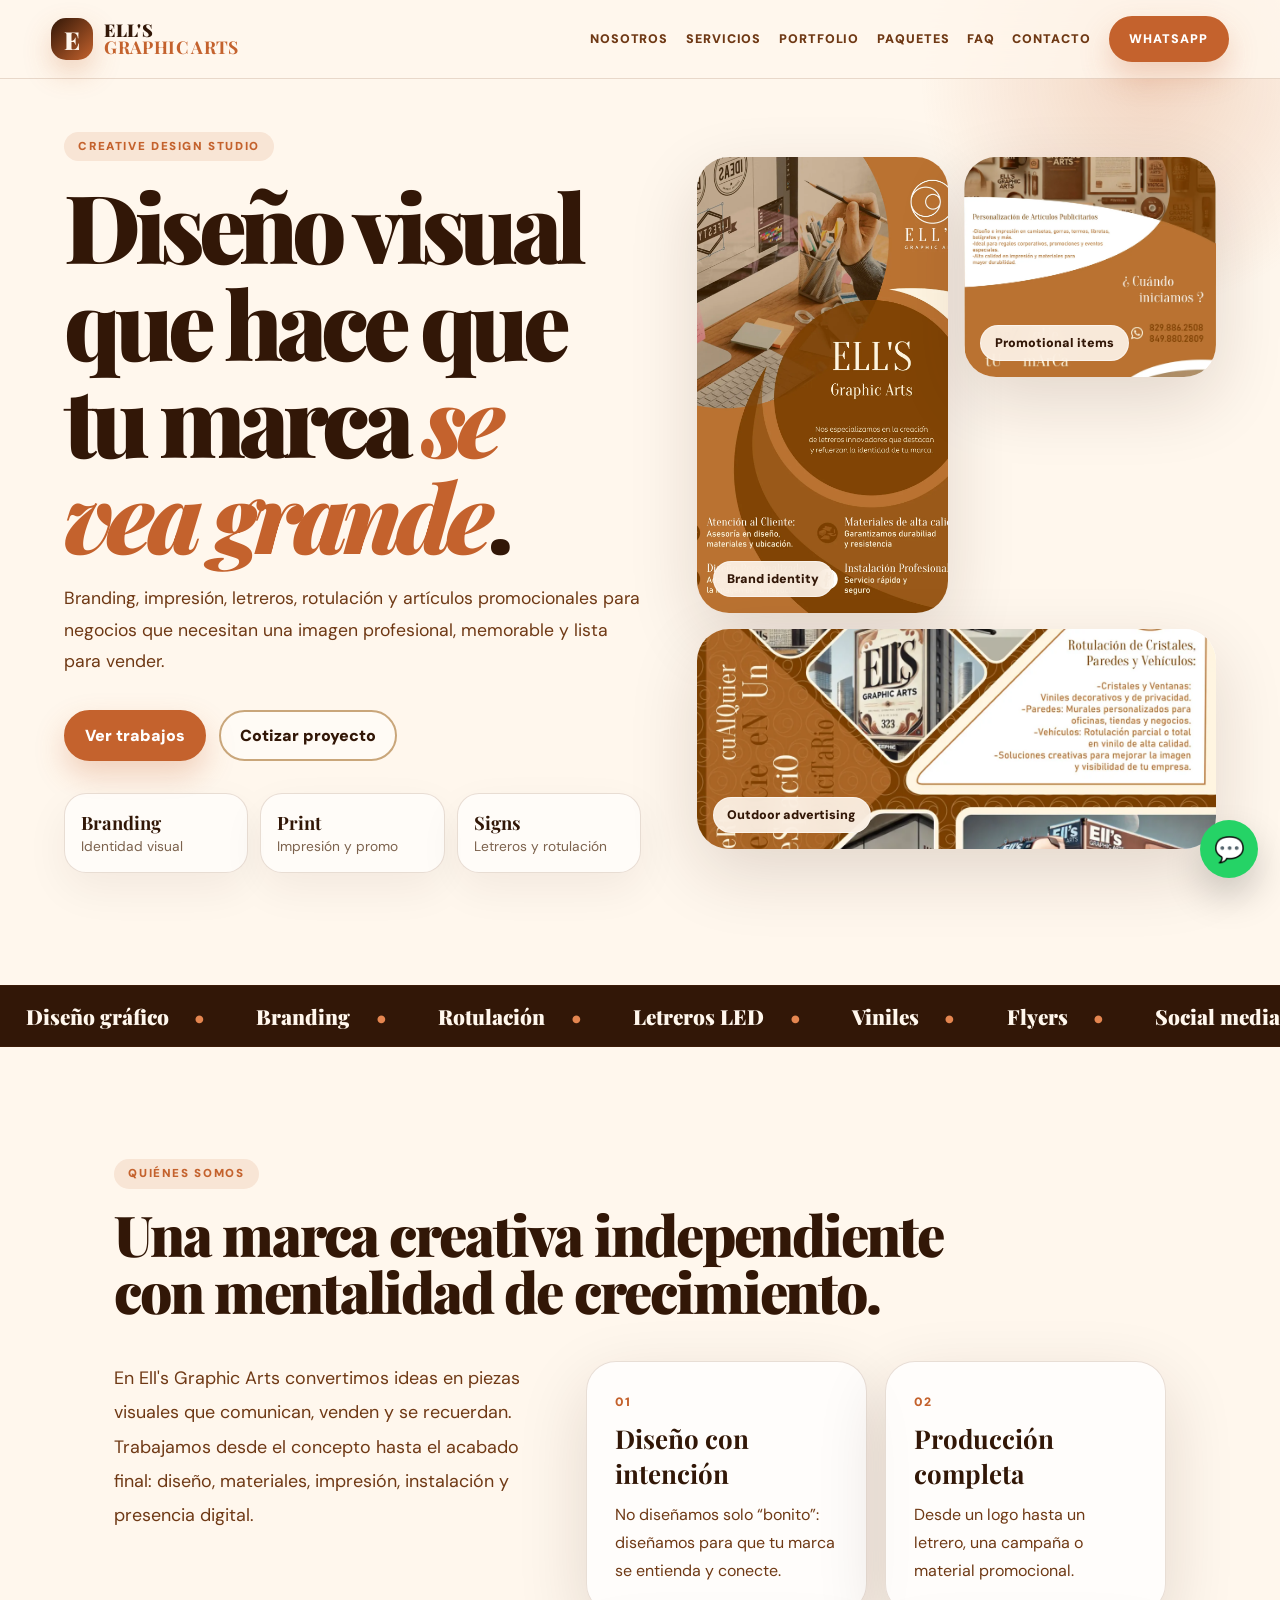
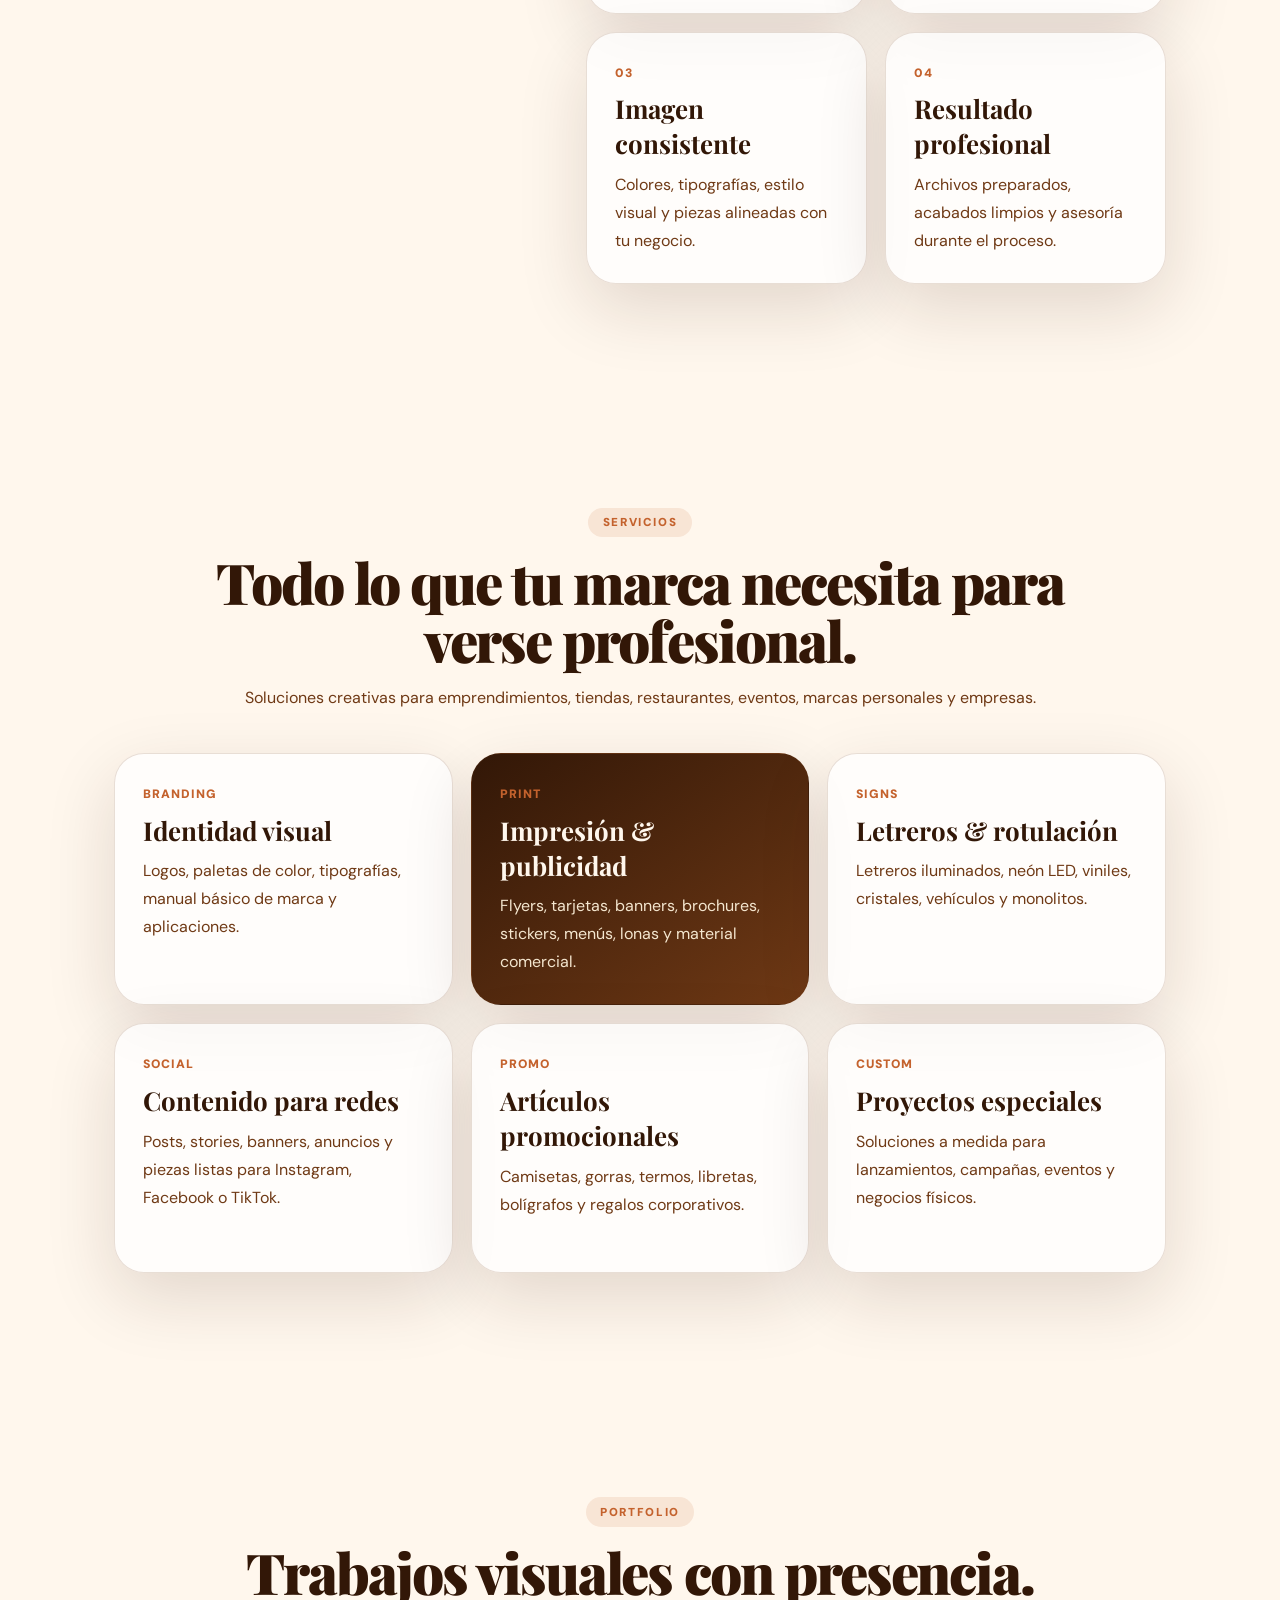
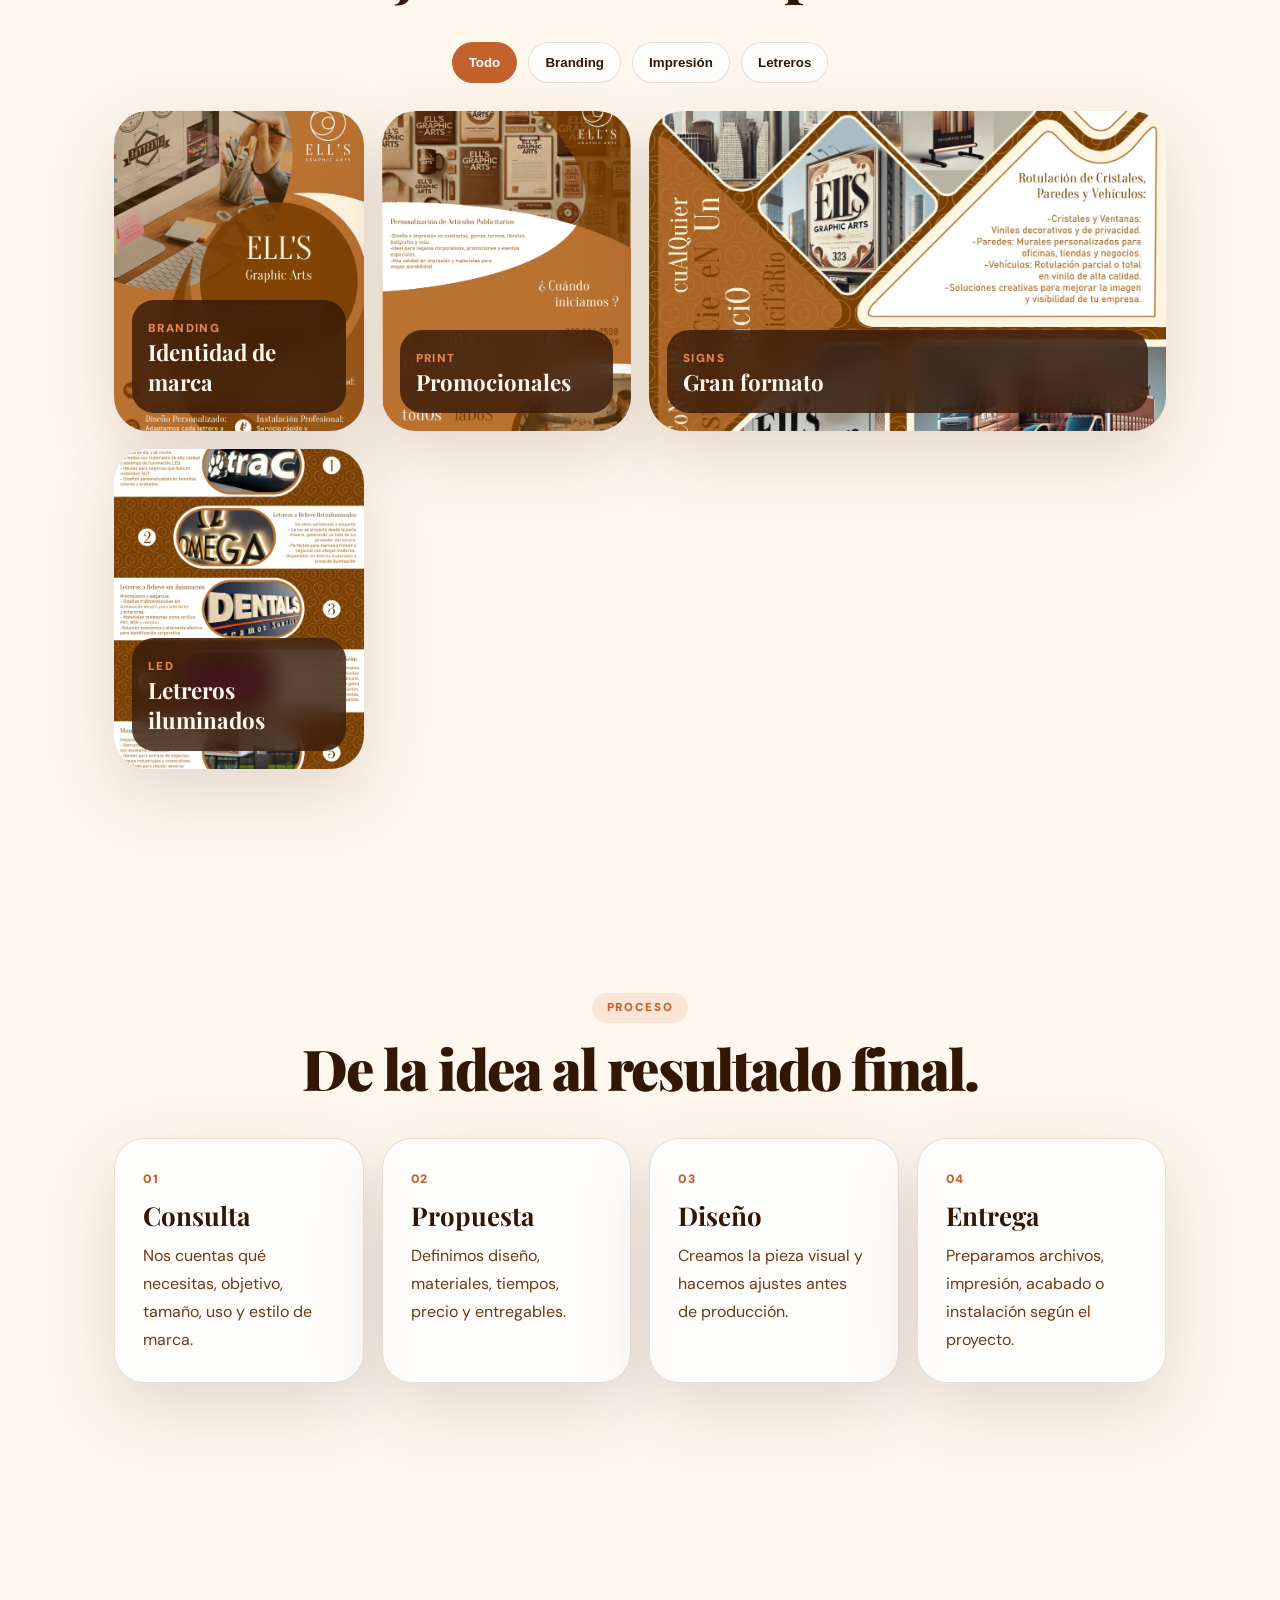
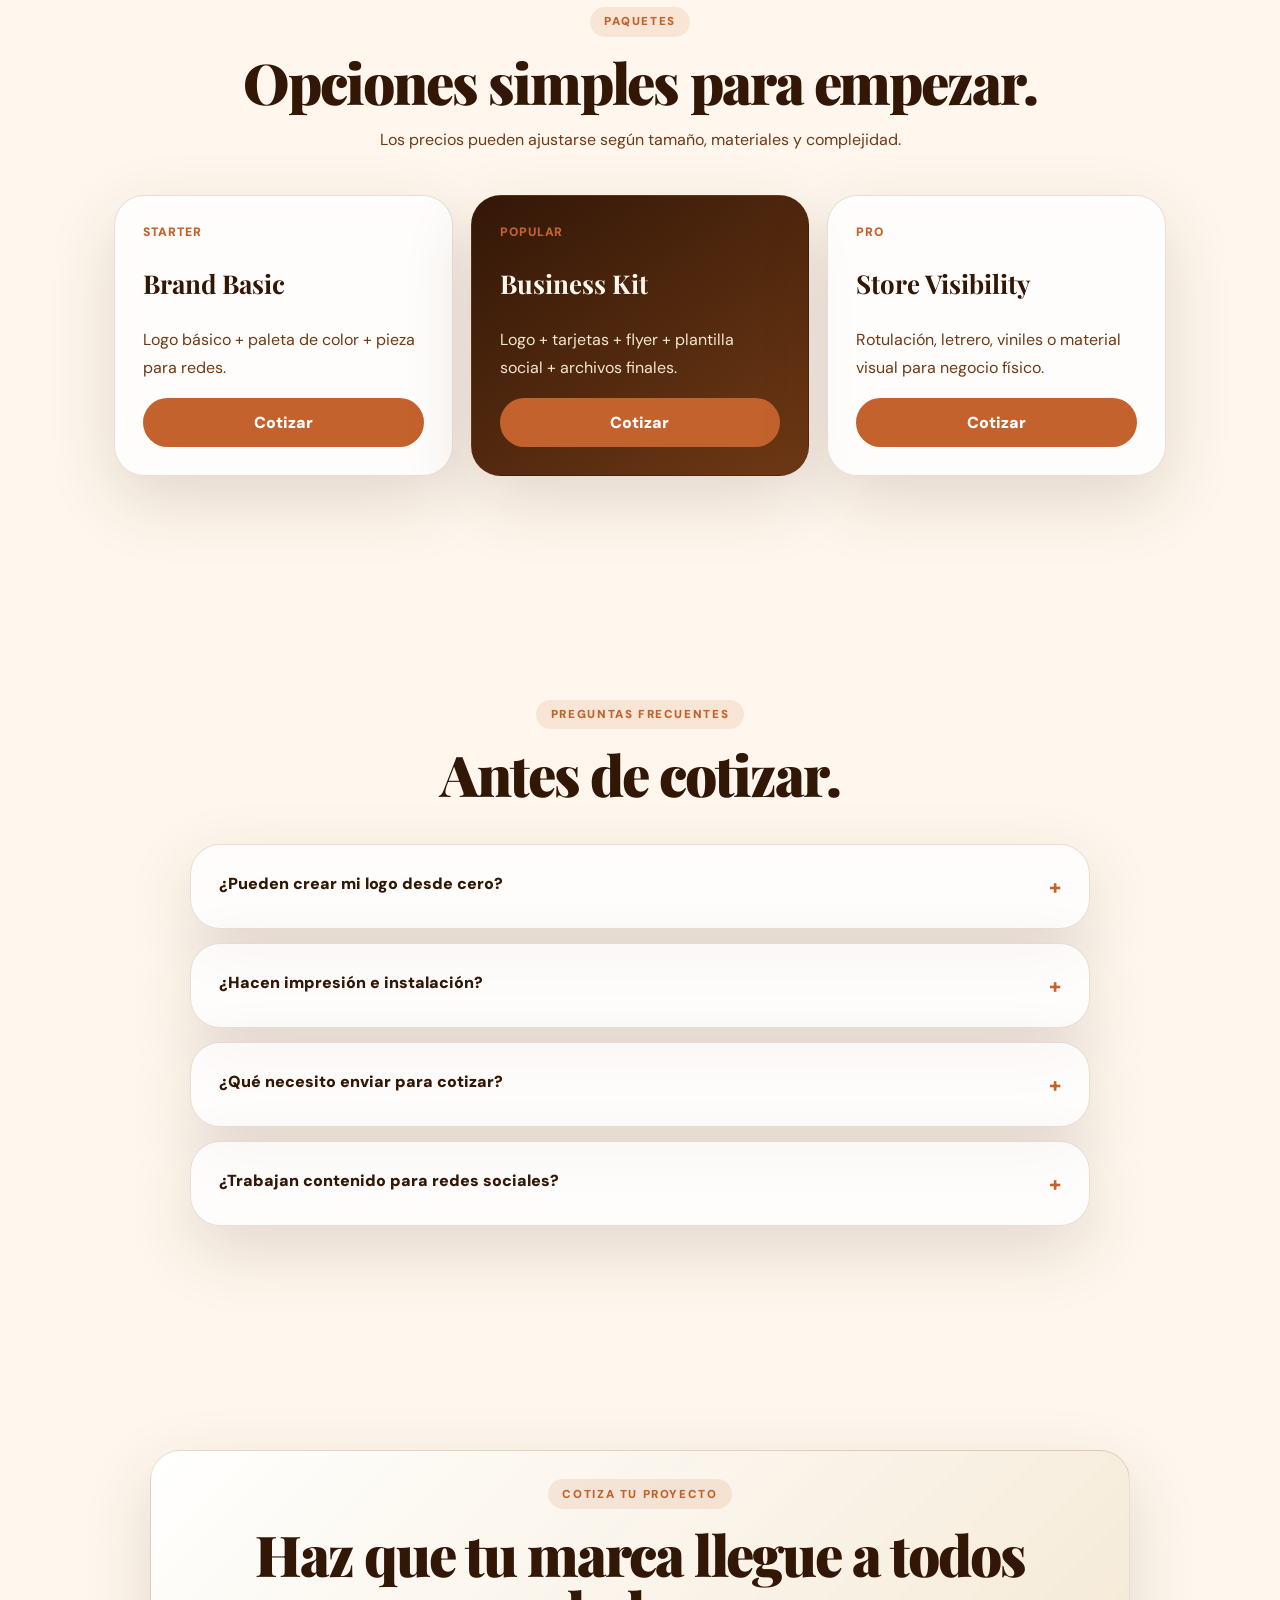
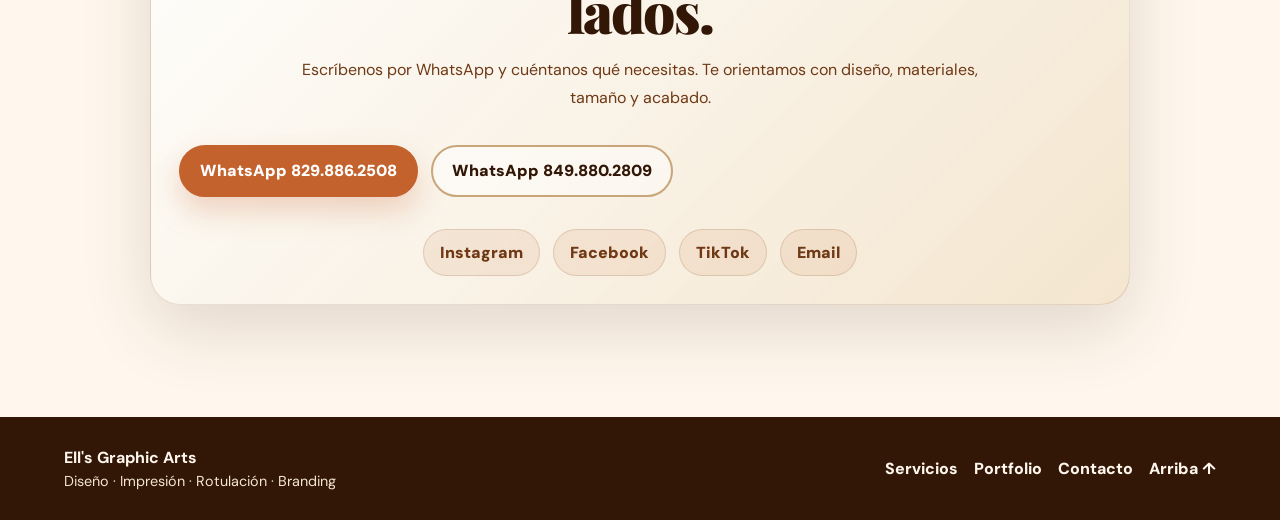
==== index.html @ 7a205f08 "Initial Ells Graphic Arts website" ====
<!DOCTYPE html>
<html lang="es">
<head>
  <meta charset="UTF-8" />
  <meta name="viewport" content="width=device-width, initial-scale=1.0" />
  <meta name="description" content="Ell's Graphic Arts: estudio creativo de diseño gráfico, impresión, rotulación, letreros, artículos publicitarios y branding para negocios en República Dominicana." />
  <meta name="keywords" content="Ells Graphic Arts, diseño gráfico, impresión, rotulación, letreros, branding, artículos publicitarios, República Dominicana" />
  <meta name="author" content="Ell's Graphic Arts" />
  <meta name="theme-color" content="#C4622D" />
  <meta property="og:title" content="Ell's Graphic Arts | Diseño, impresión y rotulación" />
  <meta property="og:description" content="Diseño visual, impresión, letreros y branding para marcas que quieren verse profesionales y llegar más lejos." />
  <meta property="og:type" content="website" />
  <meta property="og:image" content="assets/img/optimized/image-1.webp" />
  <meta property="og:locale" content="es_DO" />
  <title>Ell's Graphic Arts | Diseño, impresión, branding y rotulación</title>
  <link rel="icon" href="assets/icons/favicon.svg" type="image/svg+xml" />
  <link rel="preconnect" href="https://fonts.googleapis.com" />
  <link rel="preconnect" href="https://fonts.gstatic.com" crossorigin />
  <link href="https://fonts.googleapis.com/css2?family=DM+Sans:wght@300;400;500;600;700;800;900&family=Playfair+Display:ital,wght@0,700;0,900;1,700;1,900&display=swap" rel="stylesheet" />
  <link rel="stylesheet" href="css/styles.css" />
</head>
<body>
  <a class="skip-link" href="#inicio">Saltar al contenido</a>

  <header class="site-header" id="top">
    <nav class="navbar" aria-label="Navegación principal">
      <a href="#inicio" class="brand" aria-label="Ell's Graphic Arts inicio">
        <span class="brand-mark">E</span>
        <span class="brand-text">Ell's <strong>Graphic Arts</strong></span>
      </a>
      <button class="menu-toggle" aria-label="Abrir menú" aria-expanded="false" aria-controls="nav-panel">
        <span></span><span></span><span></span>
      </button>
      <div class="nav-panel" id="nav-panel">
        <a href="#nosotros">Nosotros</a>
        <a href="#servicios">Servicios</a>
        <a href="#portfolio">Portfolio</a>
        <a href="#paquetes">Paquetes</a>
        <a href="#faq">FAQ</a>
        <a href="#contacto">Contacto</a>
        <a class="nav-cta" href="https://wa.me/18298862508?text=Hola%20Ells%20Graphic%20Arts%2C%20quiero%20una%20cotizaci%C3%B3n" target="_blank" rel="noopener">WhatsApp</a>
      </div>
    </nav>
  </header>

  <main id="inicio">
    <section class="hero section-padding">
      <div class="hero-copy reveal">
        <span class="eyebrow">Creative design studio</span>
        <h1>Diseño visual que hace que tu marca <em>se vea grande</em>.</h1>
        <p>Branding, impresión, letreros, rotulación y artículos promocionales para negocios que necesitan una imagen profesional, memorable y lista para vender.</p>
        <div class="hero-actions">
          <a class="btn btn-primary" href="#portfolio">Ver trabajos</a>
          <a class="btn btn-secondary" href="#contacto">Cotizar proyecto</a>
        </div>
        <div class="hero-proof" aria-label="Resumen de experiencia">
          <div><strong>Branding</strong><span>Identidad visual</span></div>
          <div><strong>Print</strong><span>Impresión y promo</span></div>
          <div><strong>Signs</strong><span>Letreros y rotulación</span></div>
        </div>
      </div>

      <div class="hero-showcase reveal" aria-label="Muestra visual de trabajos">
        <figure class="showcase-card tall">
          <img src="assets/img/optimized/image-1.webp" alt="Proyecto creativo de diseño gráfico" loading="eager" />
          <figcaption>Brand identity</figcaption>
        </figure>
        <figure class="showcase-card">
          <img src="assets/img/optimized/image-2.webp" alt="Artículos publicitarios personalizados" loading="eager" />
          <figcaption>Promotional items</figcaption>
        </figure>
        <figure class="showcase-card wide">
          <img src="assets/img/optimized/image-3.webp" alt="Publicidad exterior a gran escala" loading="lazy" />
          <figcaption>Outdoor advertising</figcaption>
        </figure>
      </div>
    </section>

    <section class="marquee" aria-label="Especialidades principales">
      <div class="marquee-track">
        <span>Diseño gráfico</span><span>Branding</span><span>Rotulación</span><span>Letreros LED</span><span>Viniles</span><span>Flyers</span><span>Social media</span><span>Impresión</span>
        <span>Diseño gráfico</span><span>Branding</span><span>Rotulación</span><span>Letreros LED</span><span>Viniles</span><span>Flyers</span><span>Social media</span><span>Impresión</span>
      </div>
    </section>

    <section id="nosotros" class="about section-padding">
      <div class="section-heading reveal">
        <span class="eyebrow">Quiénes somos</span>
        <h2>Una marca creativa independiente con mentalidad de crecimiento.</h2>
      </div>
      <div class="about-layout reveal">
        <p>En Ell's Graphic Arts convertimos ideas en piezas visuales que comunican, venden y se recuerdan. Trabajamos desde el concepto hasta el acabado final: diseño, materiales, impresión, instalación y presencia digital.</p>
        <div class="features-grid">
          <article><strong>01</strong><h3>Diseño con intención</h3><p>No diseñamos solo “bonito”: diseñamos para que tu marca se entienda y conecte.</p></article>
          <article><strong>02</strong><h3>Producción completa</h3><p>Desde un logo hasta un letrero, una campaña o material promocional.</p></article>
          <article><strong>03</strong><h3>Imagen consistente</h3><p>Colores, tipografías, estilo visual y piezas alineadas con tu negocio.</p></article>
          <article><strong>04</strong><h3>Resultado profesional</h3><p>Archivos preparados, acabados limpios y asesoría durante el proceso.</p></article>
        </div>
      </div>
    </section>

    <section id="servicios" class="services section-padding">
      <div class="section-heading center reveal">
        <span class="eyebrow">Servicios</span>
        <h2>Todo lo que tu marca necesita para verse profesional.</h2>
        <p>Soluciones creativas para emprendimientos, tiendas, restaurantes, eventos, marcas personales y empresas.</p>
      </div>
      <div class="cards-grid reveal">
        <article class="service-card"><span>Branding</span><h3>Identidad visual</h3><p>Logos, paletas de color, tipografías, manual básico de marca y aplicaciones.</p></article>
        <article class="service-card featured"><span>Print</span><h3>Impresión & publicidad</h3><p>Flyers, tarjetas, banners, brochures, stickers, menús, lonas y material comercial.</p></article>
        <article class="service-card"><span>Signs</span><h3>Letreros & rotulación</h3><p>Letreros iluminados, neón LED, viniles, cristales, vehículos y monolitos.</p></article>
        <article class="service-card"><span>Social</span><h3>Contenido para redes</h3><p>Posts, stories, banners, anuncios y piezas listas para Instagram, Facebook o TikTok.</p></article>
        <article class="service-card"><span>Promo</span><h3>Artículos promocionales</h3><p>Camisetas, gorras, termos, libretas, bolígrafos y regalos corporativos.</p></article>
        <article class="service-card"><span>Custom</span><h3>Proyectos especiales</h3><p>Soluciones a medida para lanzamientos, campañas, eventos y negocios físicos.</p></article>
      </div>
    </section>

    <section id="portfolio" class="portfolio section-padding">
      <div class="section-heading center reveal">
        <span class="eyebrow">Portfolio</span>
        <h2>Trabajos visuales con presencia.</h2>
      </div>
      <div class="filter-bar reveal" aria-label="Filtros de portfolio">
        <button class="filter-btn is-active" data-filter="all">Todo</button>
        <button class="filter-btn" data-filter="branding">Branding</button>
        <button class="filter-btn" data-filter="print">Impresión</button>
        <button class="filter-btn" data-filter="signs">Letreros</button>
      </div>
      <div class="portfolio-grid reveal">
        <article class="portfolio-item" data-category="branding"><img src="assets/img/optimized/image-1.webp" alt="Trabajo de branding y diseño visual" loading="lazy"><div><span>Branding</span><h3>Identidad de marca</h3></div></article>
        <article class="portfolio-item" data-category="print"><img src="assets/img/optimized/image-2.webp" alt="Material promocional impreso" loading="lazy"><div><span>Print</span><h3>Promocionales</h3></div></article>
        <article class="portfolio-item large" data-category="signs"><img src="assets/img/optimized/image-3.webp" alt="Publicidad exterior y gran formato" loading="lazy"><div><span>Signs</span><h3>Gran formato</h3></div></article>
        <article class="portfolio-item" data-category="signs"><img src="assets/img/optimized/image-4.webp" alt="Letrero iluminado para negocio" loading="lazy"><div><span>LED</span><h3>Letreros iluminados</h3></div></article>
      </div>
    </section>

    <section id="proceso" class="process section-padding">
      <div class="section-heading center reveal">
        <span class="eyebrow">Proceso</span>
        <h2>De la idea al resultado final.</h2>
      </div>
      <div class="timeline reveal">
        <article><span>01</span><h3>Consulta</h3><p>Nos cuentas qué necesitas, objetivo, tamaño, uso y estilo de marca.</p></article>
        <article><span>02</span><h3>Propuesta</h3><p>Definimos diseño, materiales, tiempos, precio y entregables.</p></article>
        <article><span>03</span><h3>Diseño</h3><p>Creamos la pieza visual y hacemos ajustes antes de producción.</p></article>
        <article><span>04</span><h3>Entrega</h3><p>Preparamos archivos, impresión, acabado o instalación según el proyecto.</p></article>
      </div>
    </section>

    <section id="paquetes" class="packages section-padding">
      <div class="section-heading center reveal">
        <span class="eyebrow">Paquetes</span>
        <h2>Opciones simples para empezar.</h2>
        <p>Los precios pueden ajustarse según tamaño, materiales y complejidad.</p>
      </div>
      <div class="pricing-grid reveal">
        <article><span>Starter</span><h3>Brand Basic</h3><p>Logo básico + paleta de color + pieza para redes.</p><a href="#contacto">Cotizar</a></article>
        <article class="popular"><span>Popular</span><h3>Business Kit</h3><p>Logo + tarjetas + flyer + plantilla social + archivos finales.</p><a href="#contacto">Cotizar</a></article>
        <article><span>Pro</span><h3>Store Visibility</h3><p>Rotulación, letrero, viniles o material visual para negocio físico.</p><a href="#contacto">Cotizar</a></article>
      </div>
    </section>

    <section id="faq" class="faq section-padding">
      <div class="section-heading center reveal">
        <span class="eyebrow">Preguntas frecuentes</span>
        <h2>Antes de cotizar.</h2>
      </div>
      <div class="faq-list reveal">
        <details><summary>¿Pueden crear mi logo desde cero?</summary><p>Sí. Podemos trabajar desde una idea inicial, referencias visuales o una marca ya existente que necesite modernizarse.</p></details>
        <details><summary>¿Hacen impresión e instalación?</summary><p>Sí. Según el proyecto, se puede trabajar diseño, impresión, acabado e instalación de piezas visuales o letreros.</p></details>
        <details><summary>¿Qué necesito enviar para cotizar?</summary><p>Nombre del negocio, tipo de pieza, medidas aproximadas, fotos del lugar si aplica, referencias y fecha deseada.</p></details>
        <details><summary>¿Trabajan contenido para redes sociales?</summary><p>Sí. Podemos diseñar posts, stories, anuncios, banners y piezas promocionales listas para publicar.</p></details>
      </div>
    </section>

    <section id="contacto" class="contact section-padding">
      <div class="contact-card reveal">
        <span class="eyebrow">Cotiza tu proyecto</span>
        <h2>Haz que tu marca llegue a todos lados.</h2>
        <p>Escríbenos por WhatsApp y cuéntanos qué necesitas. Te orientamos con diseño, materiales, tamaño y acabado.</p>
        <div class="contact-actions">
          <a class="btn btn-primary" href="https://wa.me/18298862508?text=Hola%20Ells%20Graphic%20Arts%2C%20quiero%20cotizar%20un%20proyecto" target="_blank" rel="noopener">WhatsApp 829.886.2508</a>
          <a class="btn btn-secondary" href="https://wa.me/18498802809?text=Hola%20Ells%20Graphic%20Arts%2C%20necesito%20informaci%C3%B3n" target="_blank" rel="noopener">WhatsApp 849.880.2809</a>
        </div>
        <div class="socials" aria-label="Redes sociales">
          <a href="#" aria-label="Instagram de Ell's Graphic Arts">Instagram</a>
          <a href="#" aria-label="Facebook de Ell's Graphic Arts">Facebook</a>
          <a href="#" aria-label="TikTok de Ell's Graphic Arts">TikTok</a>
          <a href="mailto:info@ellsgraphicarts.com" aria-label="Enviar email">Email</a>
        </div>
      </div>
    </section>
  </main>

  <a class="floating-whatsapp" href="https://wa.me/18298862508?text=Hola%20Ells%20Graphic%20Arts%2C%20quiero%20una%20cotizaci%C3%B3n" target="_blank" rel="noopener" aria-label="Contactar por WhatsApp">💬</a>

  <footer class="footer">
    <div>
      <strong>Ell's Graphic Arts</strong>
      <p>Diseño · Impresión · Rotulación · Branding</p>
    </div>
    <div class="footer-links">
      <a href="#servicios">Servicios</a>
      <a href="#portfolio">Portfolio</a>
      <a href="#contacto">Contacto</a>
      <a href="#top">Arriba ↑</a>
    </div>
  </footer>

  <script src="js/main.js"></script>
</body>
</html>
---- css/styles.css ----
*,*::before,*::after{box-sizing:border-box;margin:0;padding:0}:root{--brown:#321707;--brown-2:#6f3915;--terracotta:#c4622d;--terracotta-2:#e58650;--cream:#fff7ed;--cream-2:#f4e6cf;--gold:#d9a441;--sand:#c9a67a;--ink:#1d120b;--white:#fff;--muted:#7c624d;--line:rgba(111,57,21,.16);--shadow:0 24px 70px rgba(50,23,7,.14);--radius:30px}html{scroll-behavior:smooth}body{font-family:'DM Sans',system-ui,sans-serif;background:var(--cream);color:var(--brown);overflow-x:hidden}body::before{content:'';position:fixed;inset:-20% -10% auto auto;width:520px;height:520px;background:radial-gradient(circle,rgba(196,98,45,.22),transparent 62%);z-index:-1}img{max-width:100%;display:block}a{color:inherit}.skip-link{position:absolute;left:-999px;top:12px;background:var(--brown);color:var(--cream);padding:.8rem 1rem;border-radius:999px;z-index:9999}.skip-link:focus{left:12px}.site-header{position:fixed;inset:0 0 auto;z-index:1000;background:rgba(255,247,237,.82);backdrop-filter:blur(18px);border-bottom:1px solid var(--line)}.navbar{width:min(1200px,92%);margin:auto;height:78px;display:flex;align-items:center;justify-content:space-between;gap:1rem}.brand{display:flex;align-items:center;gap:.7rem;text-decoration:none}.brand-mark{width:42px;height:42px;display:grid;place-items:center;border-radius:15px;background:linear-gradient(135deg,var(--brown),var(--terracotta));color:var(--cream);font-family:'Playfair Display',serif;font-weight:900;font-size:1.55rem;box-shadow:0 12px 28px rgba(196,98,45,.25)}.brand-text{font-family:'Playfair Display',serif;font-weight:900;font-size:1.1rem;line-height:.95;text-transform:uppercase;letter-spacing:.02em}.brand-text strong{display:block;color:var(--terracotta)}.nav-panel{display:flex;align-items:center;gap:1.1rem}.nav-panel a{text-decoration:none;font-size:.78rem;font-weight:900;text-transform:uppercase;letter-spacing:.075em;color:var(--brown-2)}.nav-panel a:hover{color:var(--terracotta)}.nav-cta,.btn{border-radius:999px;padding:.82rem 1.18rem;display:inline-flex;align-items:center;justify-content:center;gap:.35rem}.nav-cta,.btn-primary{background:var(--terracotta);color:var(--white)!important;border:2px solid var(--terracotta);box-shadow:0 14px 30px rgba(196,98,45,.26)}.btn-secondary{background:rgba(255,255,255,.45);border:2px solid var(--sand);color:var(--brown)}.menu-toggle{display:none;width:46px;height:42px;border:0;border-radius:14px;background:var(--cream-2);padding:10px;cursor:pointer}.menu-toggle span{display:block;height:2px;background:var(--brown);margin:5px 0;border-radius:999px;transition:.25s}.menu-toggle.is-open span:nth-child(1){transform:translateY(7px) rotate(45deg)}.menu-toggle.is-open span:nth-child(2){opacity:0}.menu-toggle.is-open span:nth-child(3){transform:translateY(-7px) rotate(-45deg)}.section-padding{padding:112px max(5vw,24px)}.hero{min-height:100vh;padding-top:132px;display:grid;grid-template-columns:minmax(0,1fr) minmax(360px,.9fr);gap:56px;align-items:center;width:min(1280px,100%);margin:auto}.eyebrow{display:inline-block;background:rgba(196,98,45,.12);color:var(--terracotta);font-size:.72rem;font-weight:900;letter-spacing:.14em;text-transform:uppercase;padding:.45rem .9rem;border-radius:999px;margin-bottom:1rem}.hero h1,.section-heading h2,.contact-card h2{font-family:'Playfair Display',serif;font-weight:900;line-height:1.02}.hero h1{font-size:clamp(3rem,7.4vw,6.8rem);letter-spacing:-.065em;margin-bottom:1.2rem;max-width:780px}.hero h1 em{color:var(--terracotta);font-style:italic}.hero p{font-size:1.1rem;line-height:1.8;color:var(--brown-2);max-width:620px}.hero-actions,.contact-actions{display:flex;gap:.85rem;flex-wrap:wrap;margin:2rem 0}.btn{font-weight:900;text-decoration:none;transition:.25s ease}.btn:hover{transform:translateY(-3px)}.hero-proof{display:grid;grid-template-columns:repeat(3,1fr);gap:12px;max-width:690px}.hero-proof div{background:rgba(255,255,255,.62);border:1px solid var(--line);border-radius:22px;padding:16px;box-shadow:0 16px 44px rgba(50,23,7,.06)}.hero-proof strong{display:block;font-family:'Playfair Display',serif;font-size:1.15rem}.hero-proof span{font-size:.86rem;color:var(--muted)}.hero-showcase{display:grid;grid-template-columns:1fr 1fr;grid-auto-rows:220px;gap:16px;transform:rotate(-1deg)}.showcase-card{position:relative;overflow:hidden;border-radius:32px;box-shadow:var(--shadow);background:var(--white)}.showcase-card.tall{grid-row:span 2}.showcase-card.wide{grid-column:span 2}.showcase-card img{width:100%;height:100%;object-fit:cover;transition:transform .6s ease}.showcase-card:hover img{transform:scale(1.05)}.showcase-card figcaption{position:absolute;left:16px;bottom:16px;background:rgba(255,247,237,.9);backdrop-filter:blur(10px);border:1px solid rgba(255,255,255,.5);border-radius:999px;padding:.55rem .85rem;font-weight:900;font-size:.78rem;color:var(--brown)}.marquee{overflow:hidden;border-block:1px solid var(--line);background:var(--brown);color:var(--cream)}.marquee-track{display:flex;width:max-content;animation:marquee 28s linear infinite}.marquee span{padding:1rem 1.6rem;font-family:'Playfair Display',serif;font-weight:900;font-size:1.3rem;white-space:nowrap}.marquee span::after{content:'•';margin-left:1.6rem;color:var(--terracotta-2)}@keyframes marquee{to{transform:translateX(-50%)}}.about,.services,.portfolio,.process,.packages,.faq,.contact{width:min(1180px,100%);margin:auto}.section-heading{max-width:860px;margin-bottom:42px}.section-heading.center{text-align:center;margin-inline:auto}.section-heading h2,.contact-card h2{font-size:clamp(2.1rem,4.4vw,4rem);letter-spacing:-.035em}.section-heading p{margin-top:1rem;color:var(--brown-2);line-height:1.7}.about-layout{display:grid;grid-template-columns:.85fr 1.15fr;gap:44px;align-items:start}.about-layout>p{font-size:1.12rem;line-height:1.9;color:var(--brown-2);position:sticky;top:110px}.features-grid,.cards-grid,.portfolio-grid,.pricing-grid,.timeline{display:grid;gap:18px}.features-grid{grid-template-columns:repeat(2,1fr)}.features-grid article,.service-card,.contact-card,.pricing-grid article,.timeline article,.faq details{background:rgba(255,255,255,.74);border:1px solid var(--line);border-radius:var(--radius);padding:28px;box-shadow:var(--shadow)}.features-grid strong,.timeline span,.service-card span,.pricing-grid span{font-weight:900;color:var(--terracotta);letter-spacing:.08em;text-transform:uppercase;font-size:.76rem}.features-grid h3,.service-card h3,.timeline h3,.pricing-grid h3{font-family:'Playfair Display',serif;font-size:1.62rem;margin:.6rem 0}.features-grid p,.service-card p,.timeline p,.pricing-grid p,.faq p{color:var(--brown-2);line-height:1.75}.cards-grid{grid-template-columns:repeat(3,1fr)}.service-card{min-height:250px;transition:.25s ease}.service-card:hover{transform:translateY(-6px)}.featured,.pricing-grid .popular{background:linear-gradient(145deg,var(--brown),var(--brown-2));color:var(--cream)}.featured p,.popular p{color:var(--cream-2)}.filter-bar{display:flex;gap:.7rem;justify-content:center;flex-wrap:wrap;margin-bottom:28px}.filter-btn{border:1px solid var(--line);background:rgba(255,255,255,.68);color:var(--brown);border-radius:999px;padding:.75rem 1rem;font-weight:900;cursor:pointer}.filter-btn.is-active,.filter-btn:hover{background:var(--terracotta);color:var(--white);border-color:var(--terracotta)}.portfolio-grid{grid-template-columns:repeat(4,1fr);grid-auto-rows:320px}.portfolio-item{position:relative;overflow:hidden;border-radius:34px;box-shadow:var(--shadow);background:var(--white)}.portfolio-item.large{grid-column:span 2}.portfolio-item img{width:100%;height:100%;object-fit:cover;transition:.5s ease}.portfolio-item:hover img{transform:scale(1.06)}.portfolio-item div{position:absolute;inset:auto 18px 18px 18px;background:rgba(50,23,7,.78);color:var(--cream);backdrop-filter:blur(12px);border-radius:22px;padding:16px}.portfolio-item span{font-size:.72rem;text-transform:uppercase;letter-spacing:.12em;color:var(--terracotta-2);font-weight:900}.portfolio-item h3{font-family:'Playfair Display',serif;font-size:1.4rem}.portfolio-item.is-hidden{display:none}.timeline{grid-template-columns:repeat(4,1fr);counter-reset:step}.pricing-grid{grid-template-columns:repeat(3,1fr)}.pricing-grid article{display:flex;flex-direction:column;gap:1rem}.pricing-grid a{margin-top:auto;text-align:center;text-decoration:none;border-radius:999px;padding:.85rem 1rem;background:var(--terracotta);color:var(--white);font-weight:900}.faq-list{max-width:900px;margin:auto;display:grid;gap:14px}.faq summary{font-weight:900;cursor:pointer;list-style:none;display:flex;justify-content:space-between;gap:1rem}.faq summary::after{content:'+';color:var(--terracotta);font-size:1.3rem}.faq details[open] summary::after{content:'–'}.faq p{padding-top:1rem}.contact-card{text-align:center;max-width:980px;margin:auto;background:linear-gradient(135deg,rgba(255,255,255,.92),var(--cream-2))}.contact-card p{margin:1rem auto 0;color:var(--brown-2);max-width:680px;line-height:1.8}.socials{display:flex;gap:.8rem;justify-content:center;flex-wrap:wrap;margin-top:1.4rem}.socials a{padding:.75rem 1rem;background:rgba(196,98,45,.1);border:1px solid var(--line);border-radius:999px;text-decoration:none;font-weight:900;color:var(--brown-2)}.socials a:hover{background:var(--terracotta);color:var(--white)}.floating-whatsapp{position:fixed;right:22px;bottom:22px;width:58px;height:58px;display:grid;place-items:center;border-radius:50%;background:#25d366;color:#fff;text-decoration:none;font-size:1.55rem;box-shadow:0 18px 38px rgba(0,0,0,.2);z-index:999}.footer{padding:30px max(5vw,24px);display:flex;justify-content:space-between;align-items:center;gap:1rem;flex-wrap:wrap;background:var(--brown);color:var(--cream)}.footer p{color:var(--cream-2);font-size:.9rem;margin-top:.3rem}.footer-links{display:flex;gap:1rem;flex-wrap:wrap}.footer a{text-decoration:none;color:var(--cream);font-weight:800}.reveal{opacity:0;transform:translateY(22px);transition:opacity .7s ease,transform .7s ease}.reveal.is-visible{opacity:1;transform:none}@media (prefers-reduced-motion:reduce){*,*::before,*::after{animation:none!important;scroll-behavior:auto!important;transition:none!important}.reveal{opacity:1;transform:none}}@media (max-width:1020px){.nav-panel{gap:.75rem}.nav-panel a{font-size:.72rem}.hero{grid-template-columns:1fr}.hero-showcase{max-width:760px;margin:auto;width:100%}.about-layout{grid-template-columns:1fr}.about-layout>p{position:static}.timeline{grid-template-columns:repeat(2,1fr)}.cards-grid,.pricing-grid{grid-template-columns:repeat(2,1fr)}.portfolio-grid{grid-template-columns:repeat(2,1fr)}}@media (max-width:820px){.menu-toggle{display:block}.nav-panel{position:absolute;top:78px;left:4%;right:4%;display:none;flex-direction:column;align-items:stretch;background:rgba(255,255,255,.98);padding:18px;border-radius:24px;box-shadow:var(--shadow)}.nav-panel.is-open{display:flex}.nav-panel a{padding:.9rem}.nav-cta{justify-content:center}.hero-proof{grid-template-columns:1fr}.features-grid{grid-template-columns:1fr}.portfolio-grid{grid-auto-rows:280px}.portfolio-item.large{grid-column:span 1}}@media (max-width:560px){.section-padding{padding:86px 18px}.navbar{height:70px}.brand-mark{width:38px;height:38px}.brand-text{font-size:.92rem}.nav-panel{top:70px}.hero{padding-top:112px;gap:36px}.hero h1{font-size:2.85rem}.hero-actions,.contact-actions{flex-direction:column}.btn{width:100%}.hero-showcase{grid-template-columns:1fr;grid-auto-rows:280px;transform:none}.showcase-card.tall,.showcase-card.wide{grid-row:auto;grid-column:auto}.cards-grid,.portfolio-grid,.pricing-grid,.timeline{grid-template-columns:1fr}.portfolio-grid{grid-auto-rows:300px}.footer{display:grid;text-align:center;justify-content:center}.footer-links{justify-content:center}.floating-whatsapp{right:16px;bottom:16px;width:54px;height:54px}}
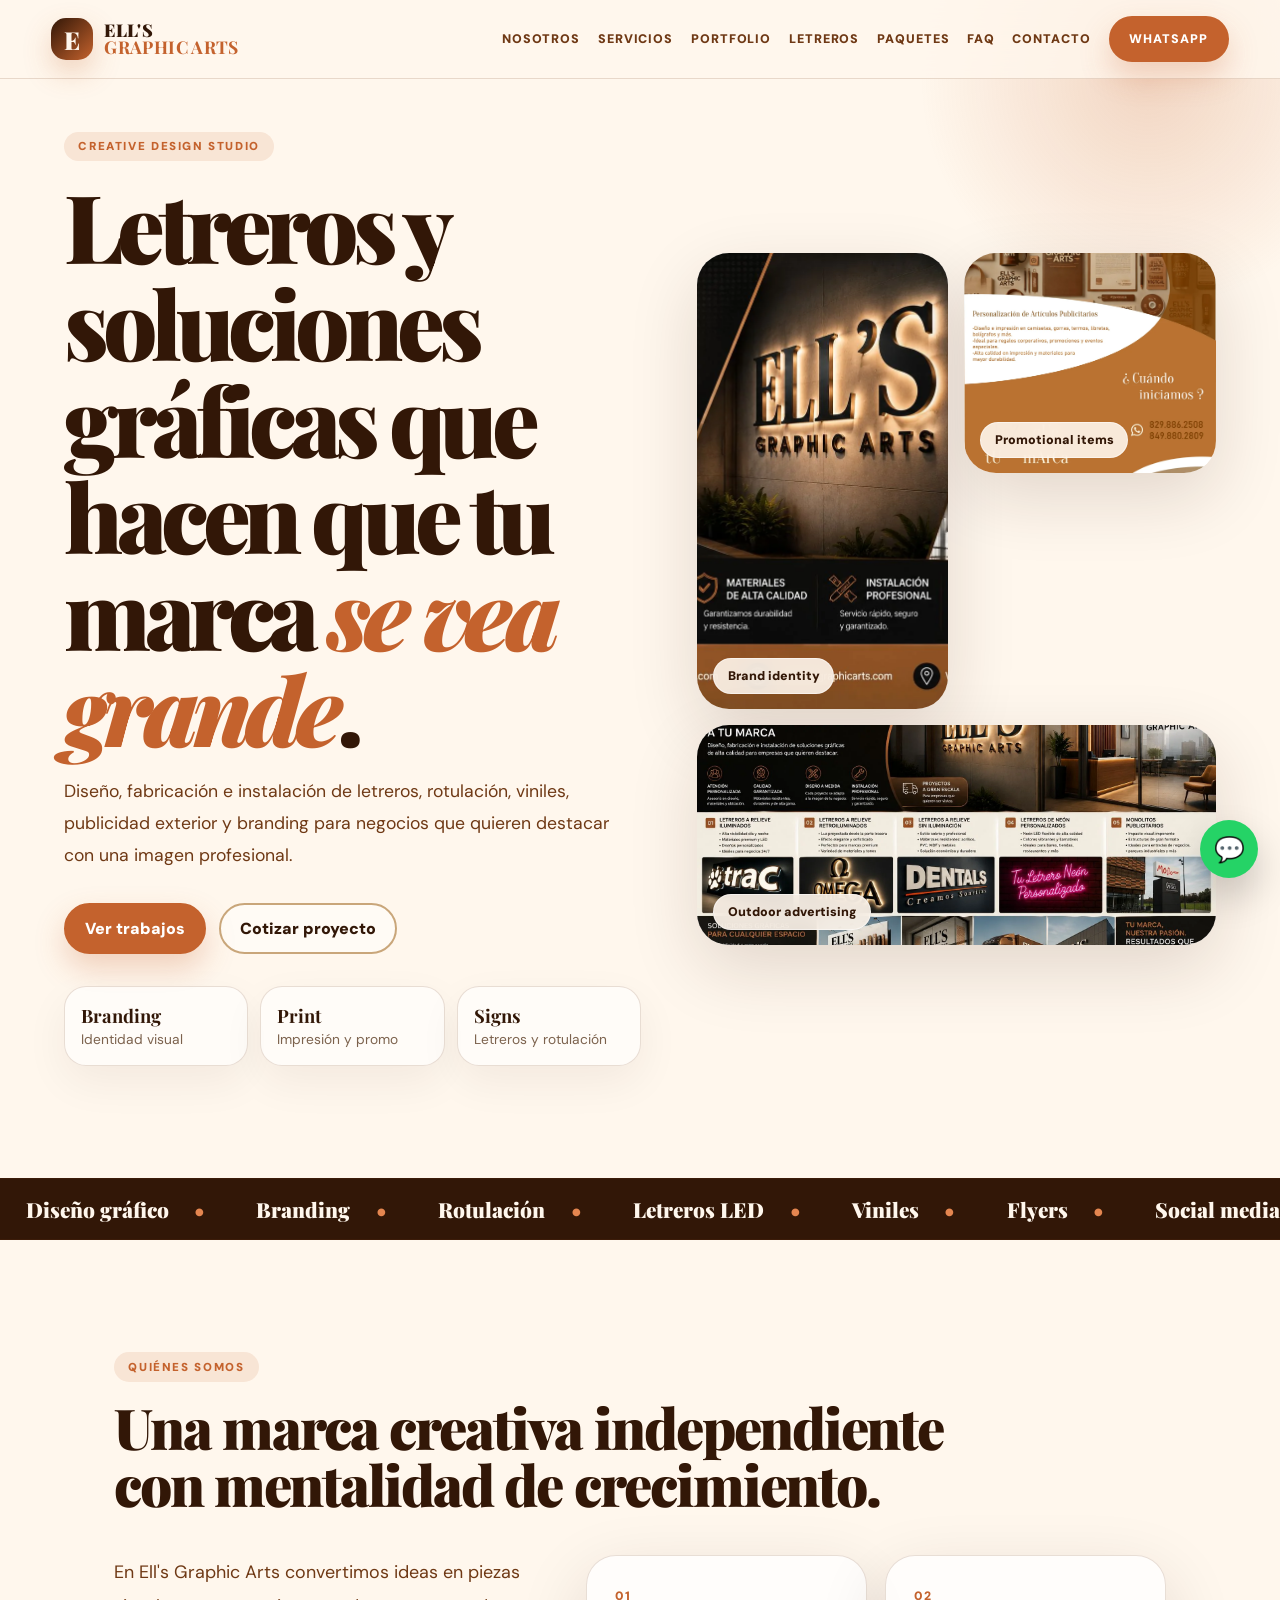
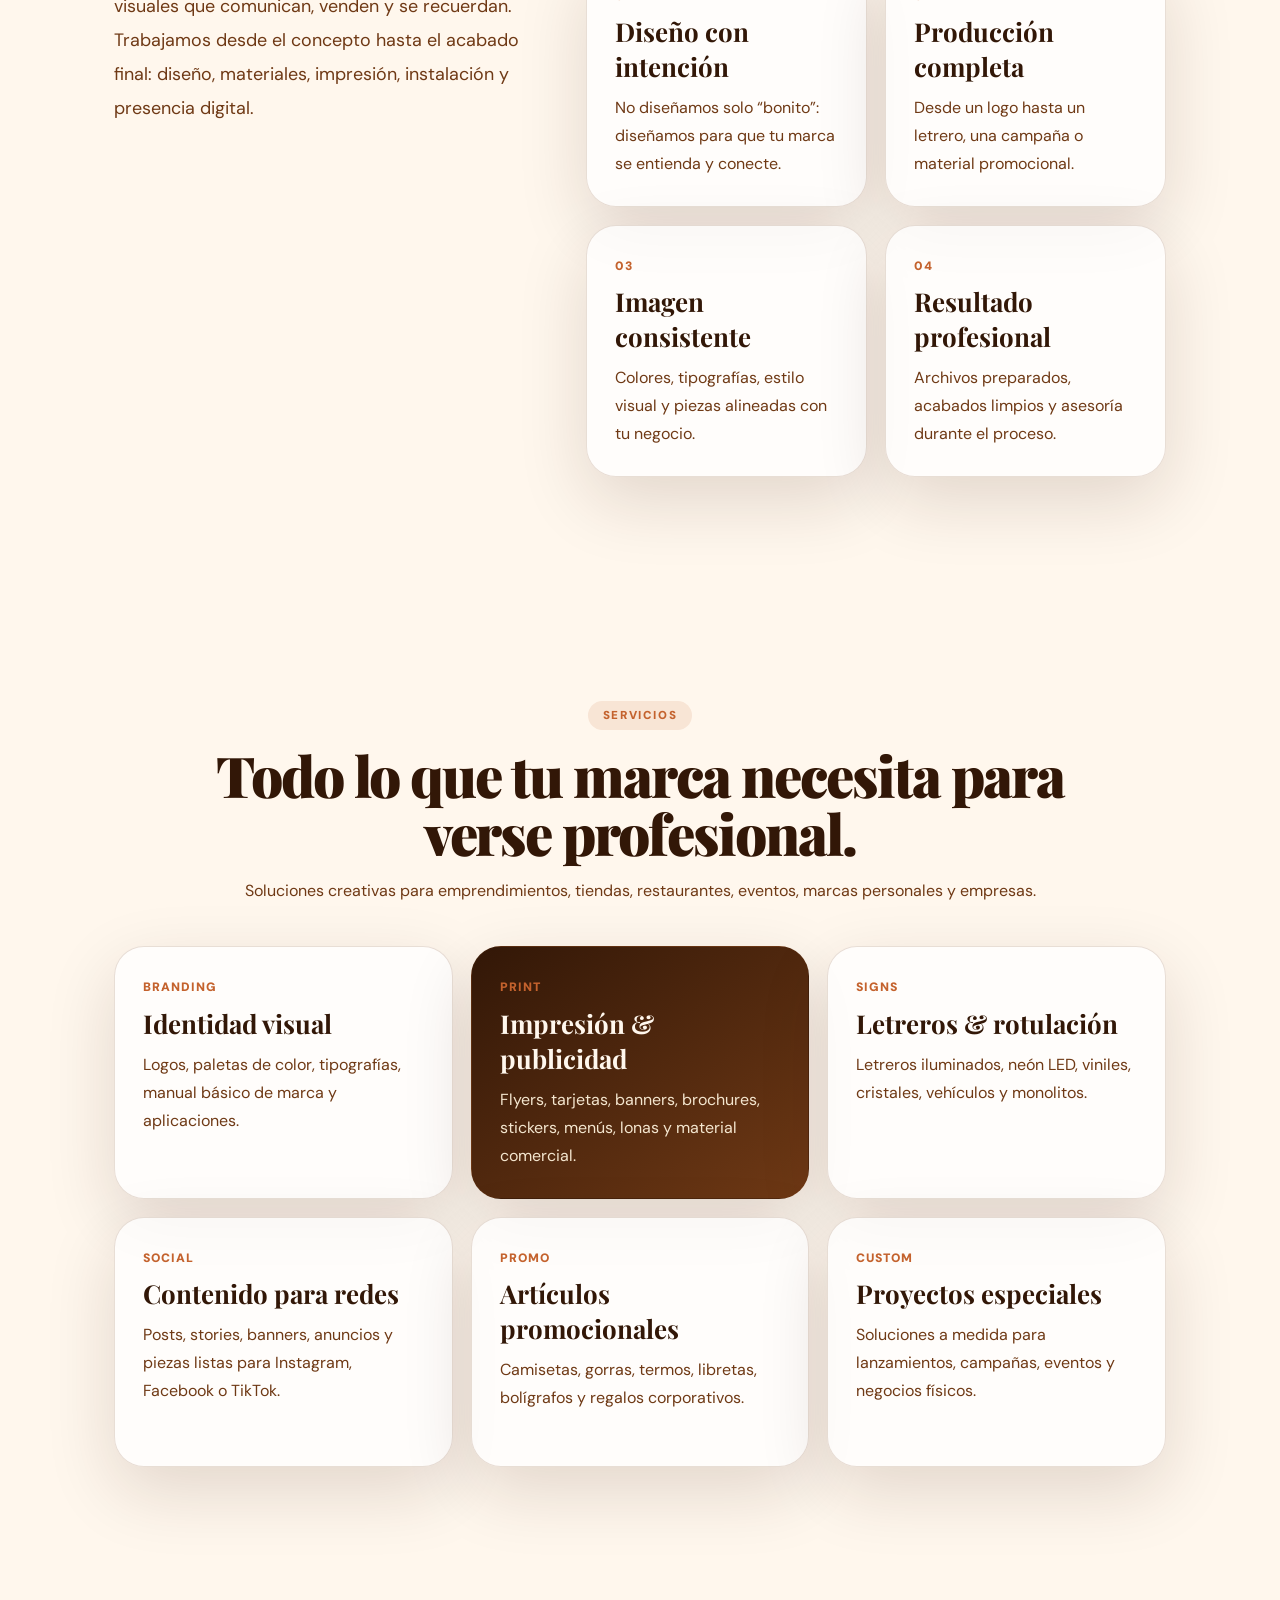
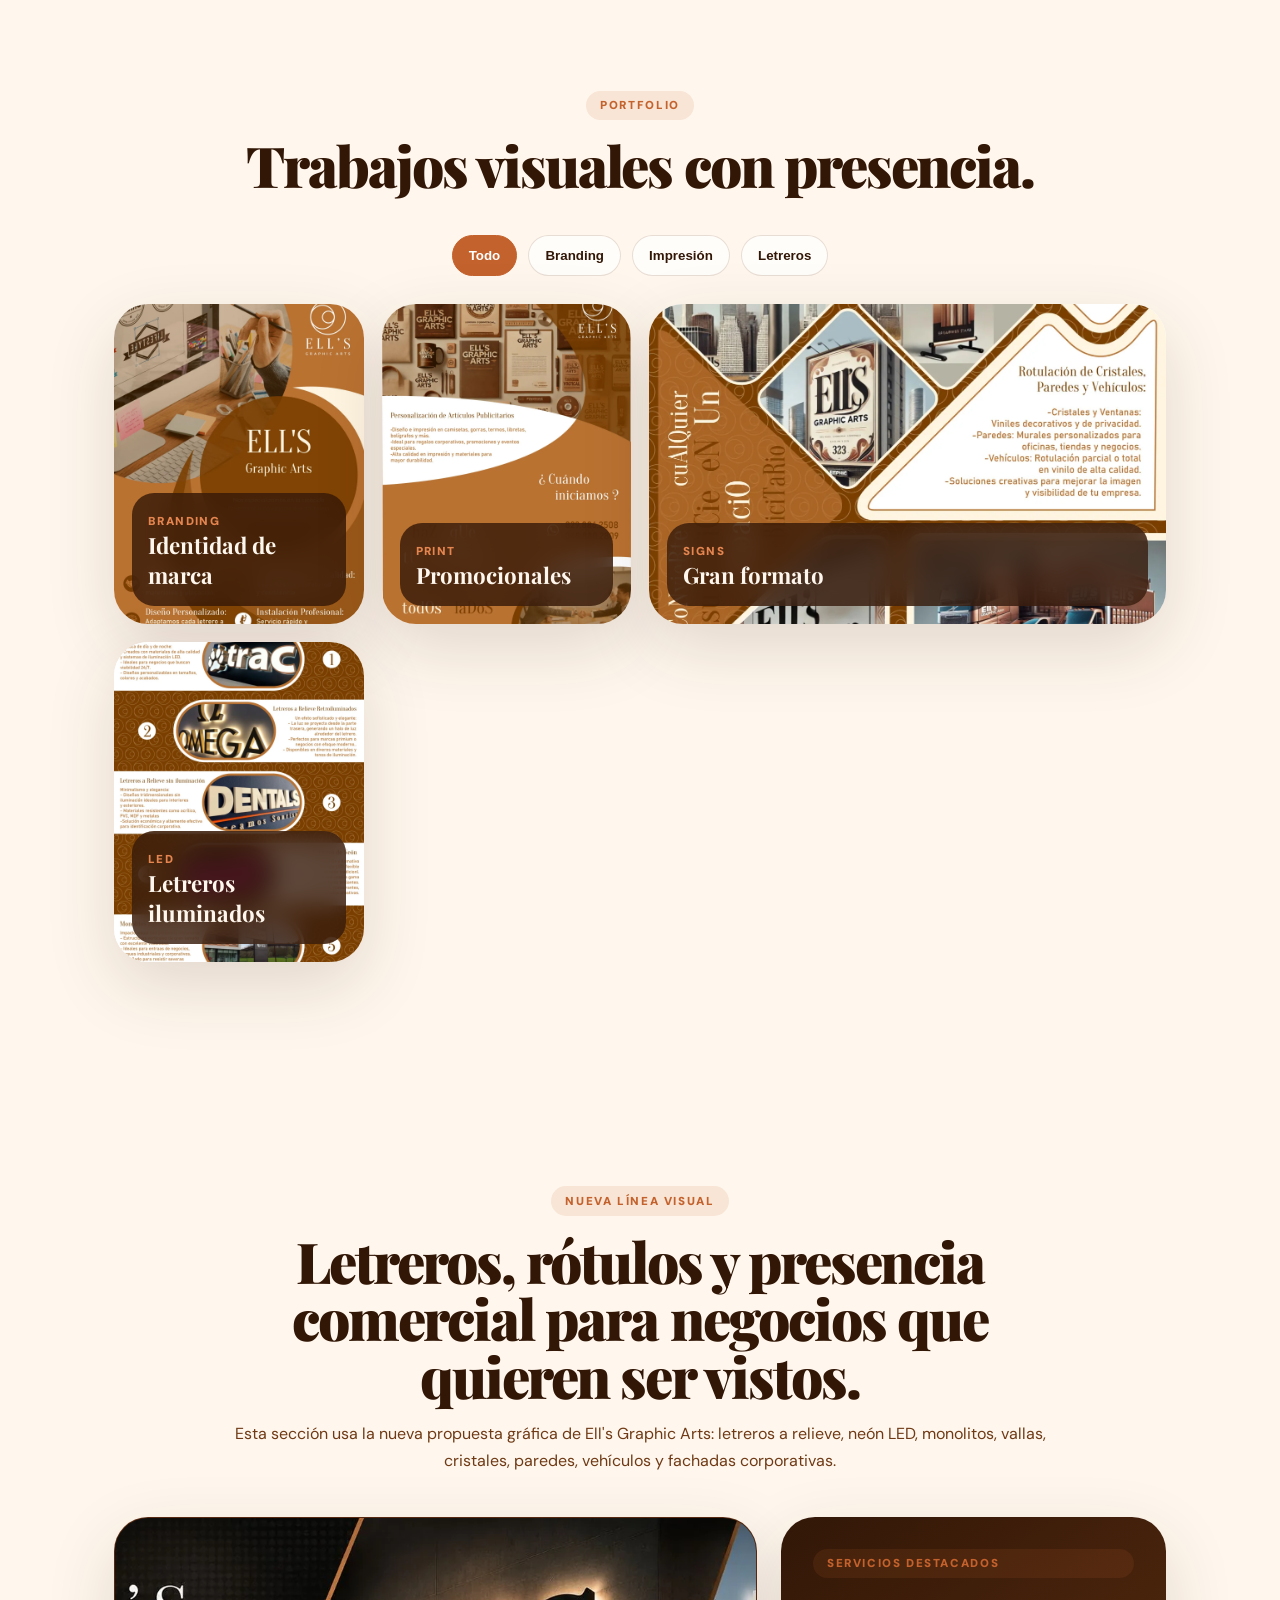
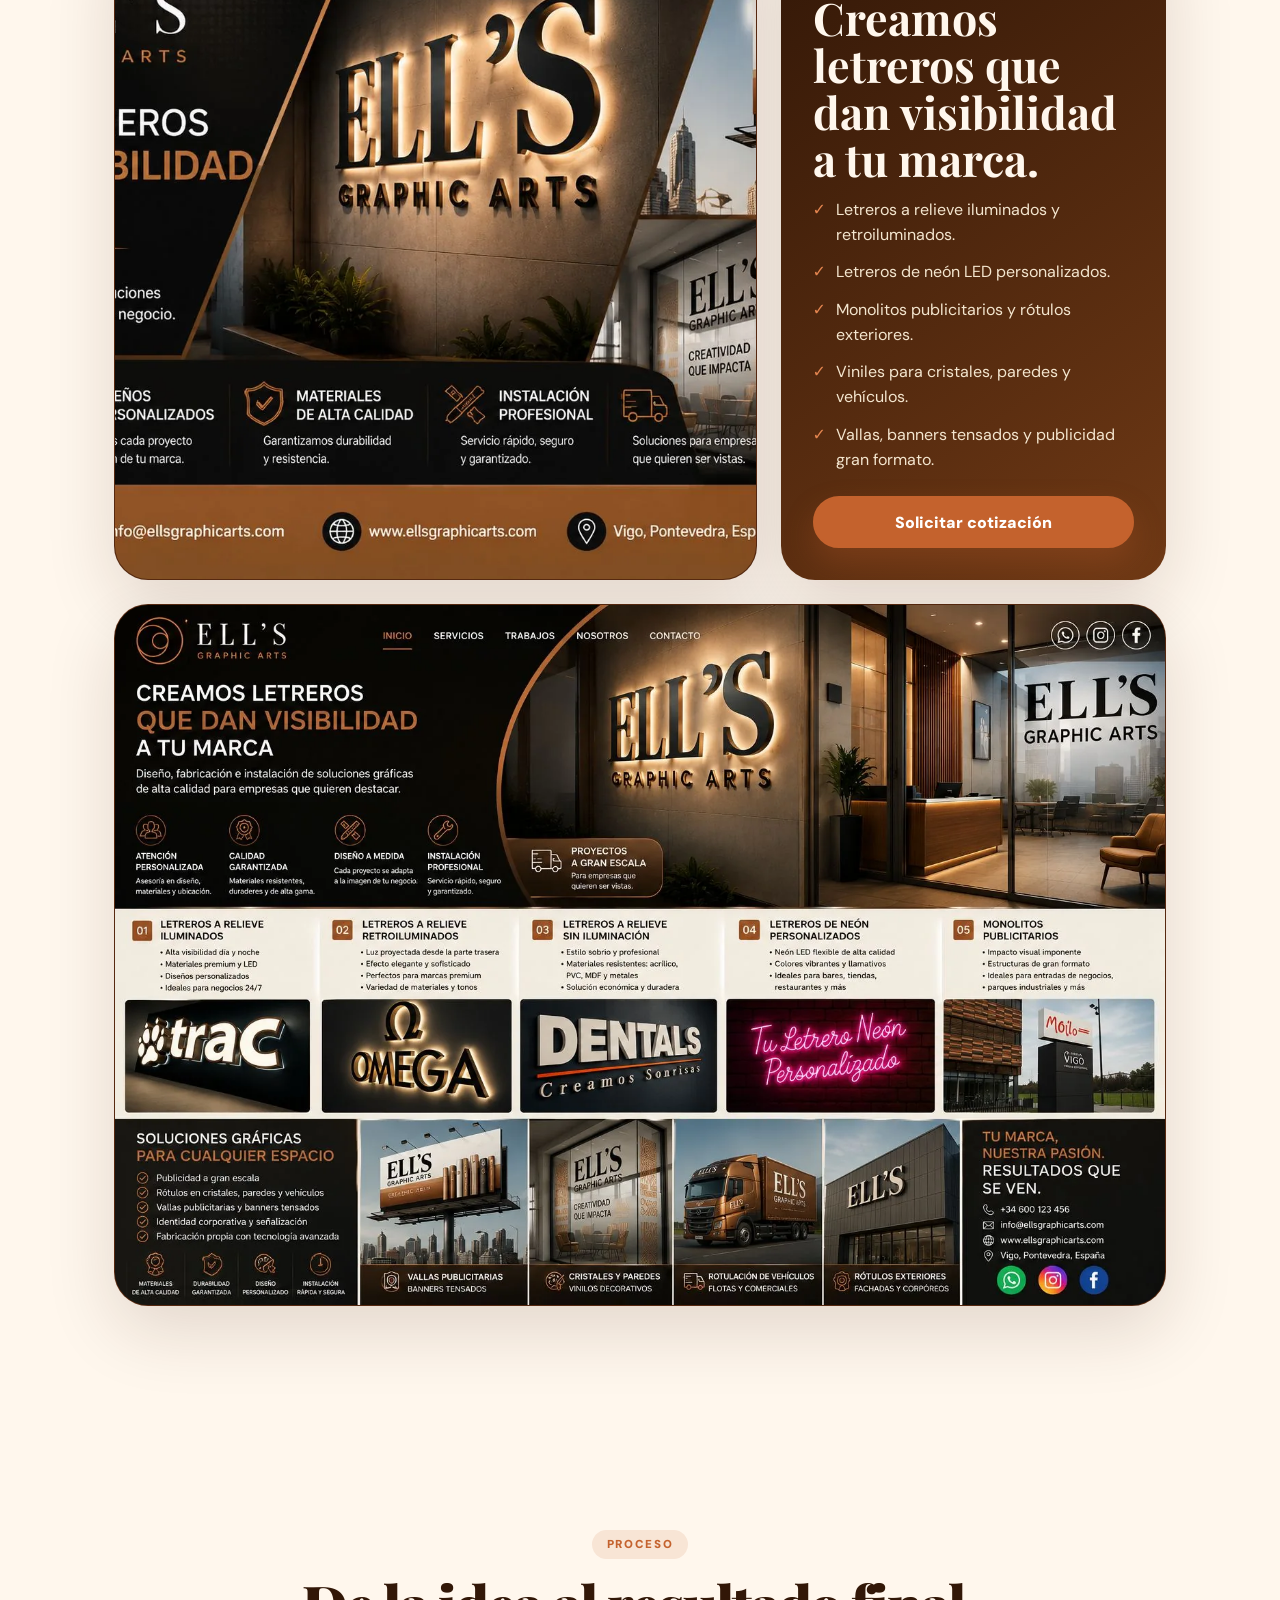
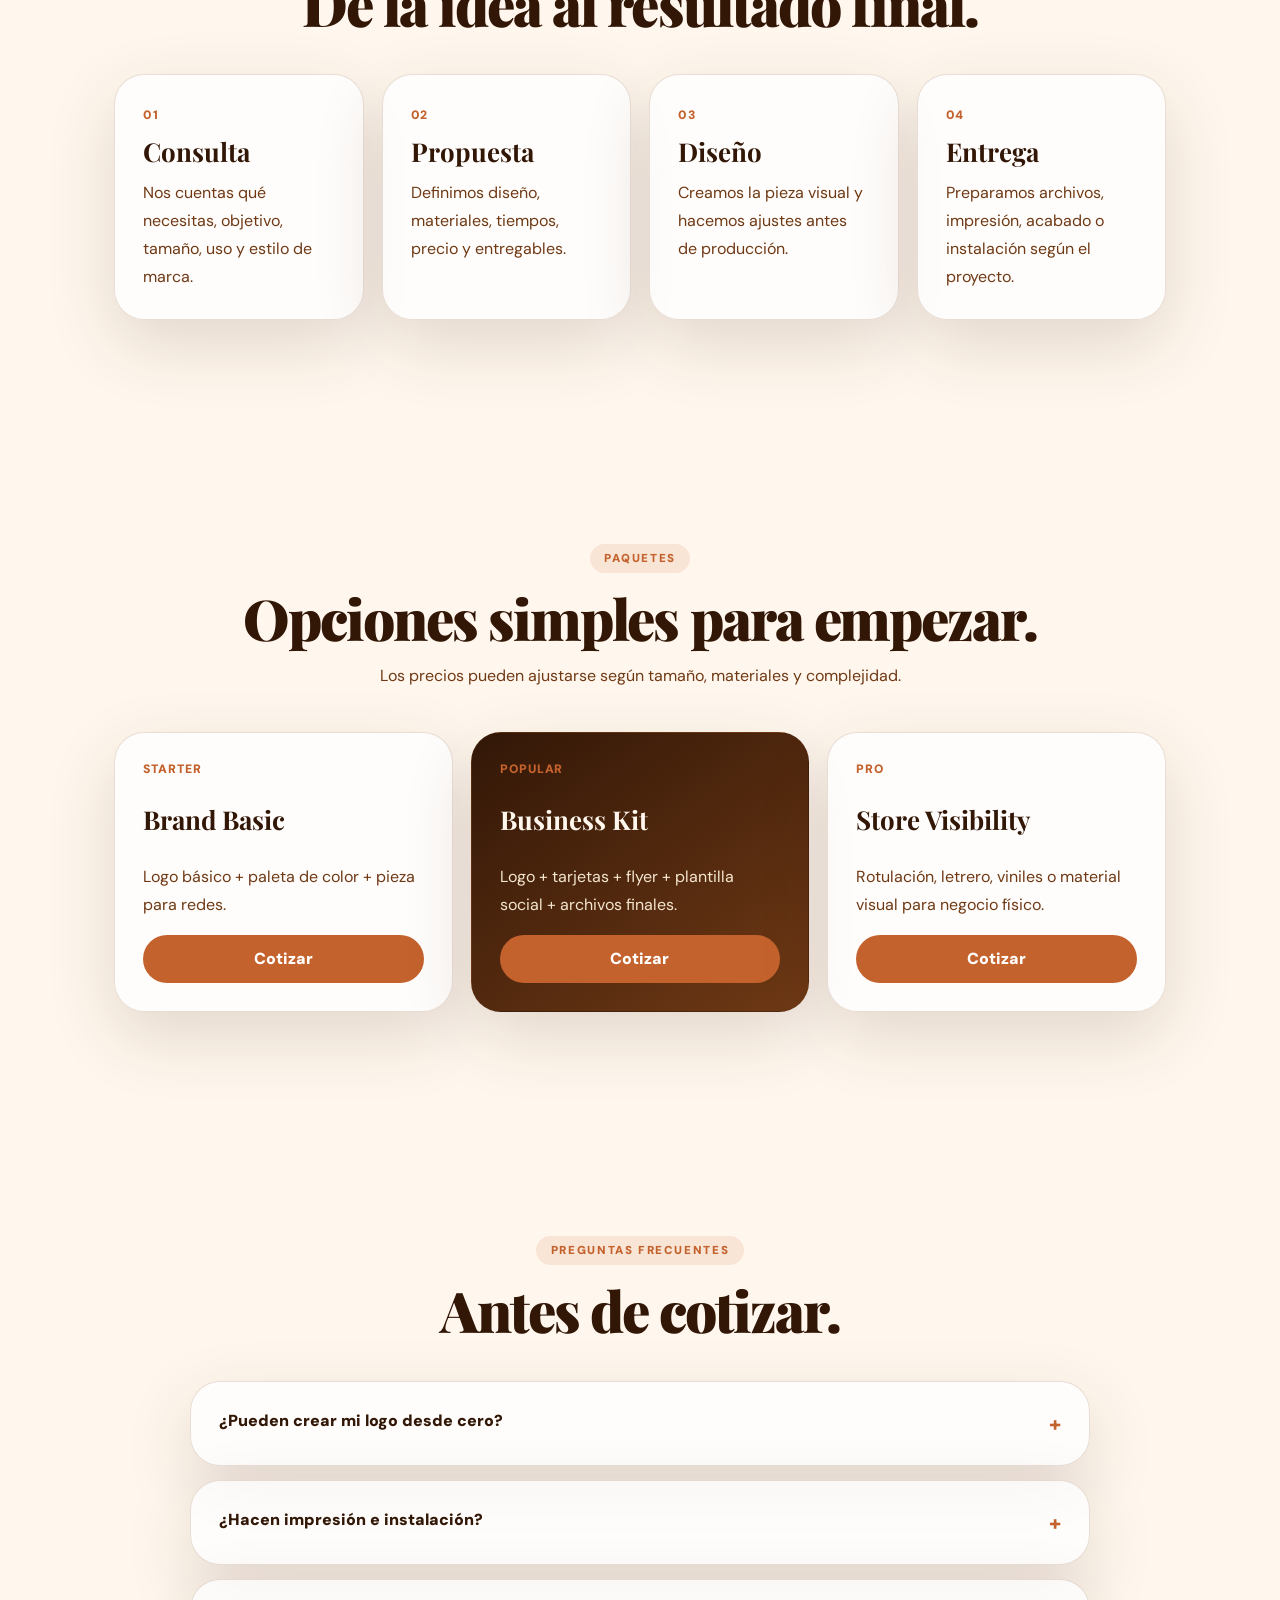
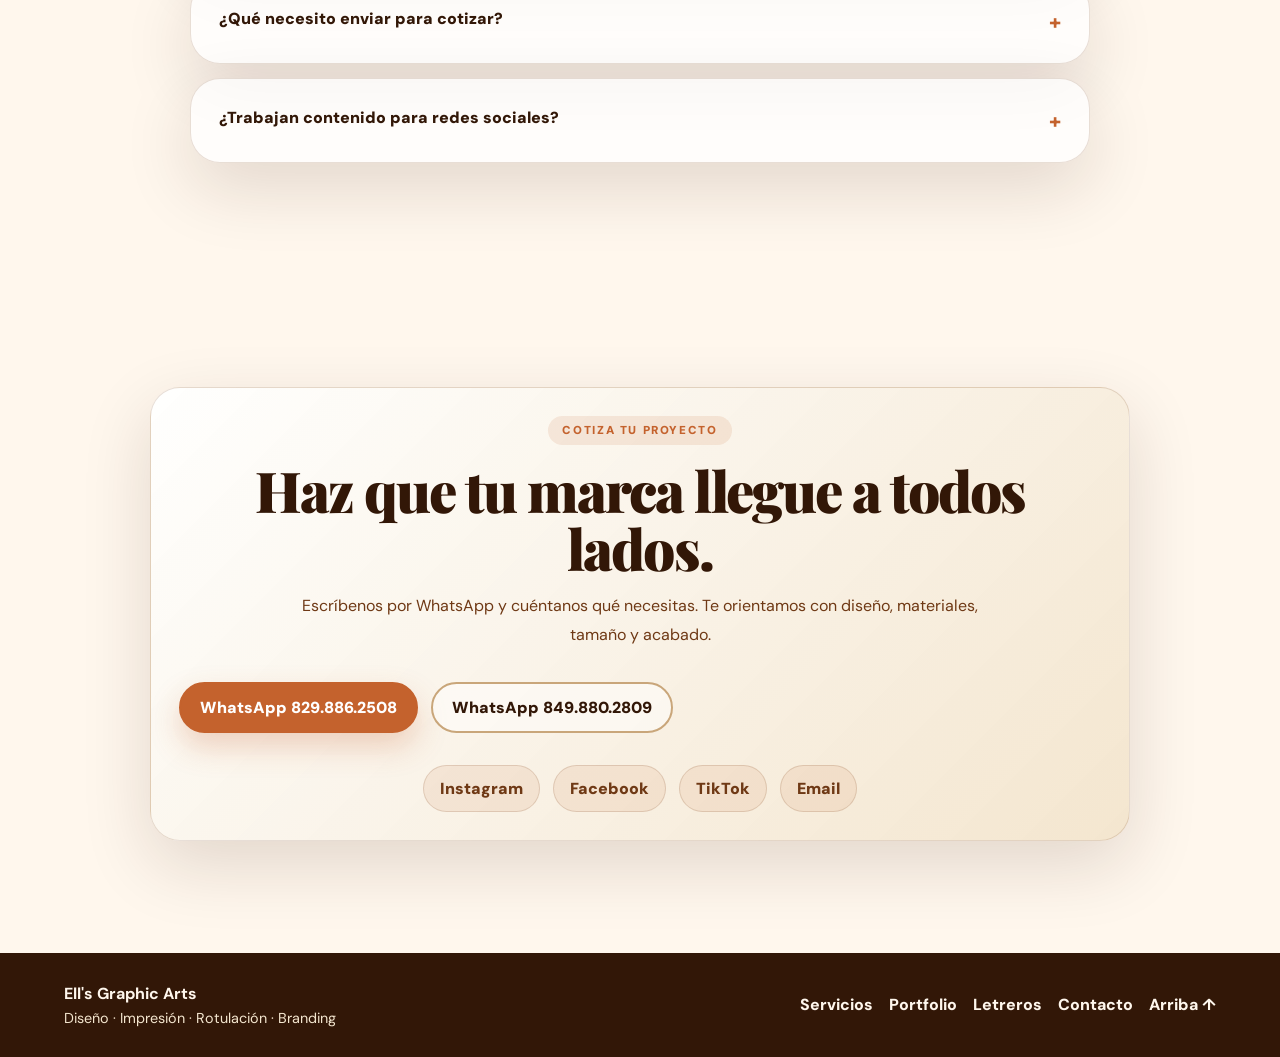
==== commit ea67d554: "Add signage section" ====
--- a/index.html
+++ b/index.html
@@ -10,7 +10,7 @@
   <meta property="og:title" content="Ell's Graphic Arts | Diseño, impresión y rotulación" />
   <meta property="og:description" content="Diseño visual, impresión, letreros y branding para marcas que quieren verse profesionales y llegar más lejos." />
   <meta property="og:type" content="website" />
-  <meta property="og:image" content="assets/img/optimized/image-1.webp" />
+  <meta property="og:image" content="assets/img/optimized/letreros-banner.webp" />
   <meta property="og:locale" content="es_DO" />
   <title>Ell's Graphic Arts | Diseño, impresión, branding y rotulación</title>
   <link rel="icon" href="assets/icons/favicon.svg" type="image/svg+xml" />
@@ -35,6 +35,7 @@
         <a href="#nosotros">Nosotros</a>
         <a href="#servicios">Servicios</a>
         <a href="#portfolio">Portfolio</a>
+        <a href="#letreros">Letreros</a>
         <a href="#paquetes">Paquetes</a>
         <a href="#faq">FAQ</a>
         <a href="#contacto">Contacto</a>
@@ -47,8 +48,8 @@
     <section class="hero section-padding">
       <div class="hero-copy reveal">
         <span class="eyebrow">Creative design studio</span>
-        <h1>Diseño visual que hace que tu marca <em>se vea grande</em>.</h1>
-        <p>Branding, impresión, letreros, rotulación y artículos promocionales para negocios que necesitan una imagen profesional, memorable y lista para vender.</p>
+        <h1>Letreros y soluciones gráficas que hacen que tu marca <em>se vea grande</em>.</h1>
+        <p>Diseño, fabricación e instalación de letreros, rotulación, viniles, publicidad exterior y branding para negocios que quieren destacar con una imagen profesional.</p>
         <div class="hero-actions">
           <a class="btn btn-primary" href="#portfolio">Ver trabajos</a>
           <a class="btn btn-secondary" href="#contacto">Cotizar proyecto</a>
@@ -62,7 +63,7 @@
 
       <div class="hero-showcase reveal" aria-label="Muestra visual de trabajos">
         <figure class="showcase-card tall">
-          <img src="assets/img/optimized/image-1.webp" alt="Proyecto creativo de diseño gráfico" loading="eager" />
+          <img src="assets/img/optimized/letreros-banner.webp" alt="Banner principal de Ells Graphic Arts con letreros, vallas y rotulación" loading="eager" />
           <figcaption>Brand identity</figcaption>
         </figure>
         <figure class="showcase-card">
@@ -70,7 +71,7 @@
           <figcaption>Promotional items</figcaption>
         </figure>
         <figure class="showcase-card wide">
-          <img src="assets/img/optimized/image-3.webp" alt="Publicidad exterior a gran escala" loading="lazy" />
+          <img src="assets/img/optimized/letreros-completo.webp" alt="Catálogo visual de soluciones gráficas y letreros de Ells Graphic Arts" loading="lazy" />
           <figcaption>Outdoor advertising</figcaption>
         </figure>
       </div>
@@ -131,6 +132,37 @@
         <article class="portfolio-item" data-category="print"><img src="assets/img/optimized/image-2.webp" alt="Material promocional impreso" loading="lazy"><div><span>Print</span><h3>Promocionales</h3></div></article>
         <article class="portfolio-item large" data-category="signs"><img src="assets/img/optimized/image-3.webp" alt="Publicidad exterior y gran formato" loading="lazy"><div><span>Signs</span><h3>Gran formato</h3></div></article>
         <article class="portfolio-item" data-category="signs"><img src="assets/img/optimized/image-4.webp" alt="Letrero iluminado para negocio" loading="lazy"><div><span>LED</span><h3>Letreros iluminados</h3></div></article>
+      </div>
+    </section>
+
+
+    <section id="letreros" class="signage section-padding">
+      <div class="section-heading center reveal">
+        <span class="eyebrow">Nueva línea visual</span>
+        <h2>Letreros, rótulos y presencia comercial para negocios que quieren ser vistos.</h2>
+        <p>Esta sección usa la nueva propuesta gráfica de Ell's Graphic Arts: letreros a relieve, neón LED, monolitos, vallas, cristales, paredes, vehículos y fachadas corporativas.</p>
+      </div>
+
+      <div class="signage-showcase reveal">
+        <figure class="signage-hero">
+          <img src="assets/img/optimized/letreros-banner.webp" alt="Propuesta visual de Ell's Graphic Arts para letreros y rotulación" loading="lazy" />
+        </figure>
+        <div class="signage-content">
+          <span class="eyebrow">Servicios destacados</span>
+          <h3>Creamos letreros que dan visibilidad a tu marca.</h3>
+          <ul>
+            <li>Letreros a relieve iluminados y retroiluminados.</li>
+            <li>Letreros de neón LED personalizados.</li>
+            <li>Monolitos publicitarios y rótulos exteriores.</li>
+            <li>Viniles para cristales, paredes y vehículos.</li>
+            <li>Vallas, banners tensados y publicidad gran formato.</li>
+          </ul>
+          <a class="btn btn-primary" href="#contacto">Solicitar cotización</a>
+        </div>
+      </div>
+
+      <div class="signage-poster reveal">
+        <img src="assets/img/optimized/letreros-completo.webp" alt="Resumen completo de soluciones gráficas: letreros, rótulos, vallas y rotulación de vehículos" loading="lazy" />
       </div>
     </section>
 
@@ -202,6 +234,7 @@
     <div class="footer-links">
       <a href="#servicios">Servicios</a>
       <a href="#portfolio">Portfolio</a>
+        <a href="#letreros">Letreros</a>
       <a href="#contacto">Contacto</a>
       <a href="#top">Arriba ↑</a>
     </div>
--- a/css/styles.css
+++ b/css/styles.css
@@ -1 +1,4 @@
 *,*::before,*::after{box-sizing:border-box;margin:0;padding:0}:root{--brown:#321707;--brown-2:#6f3915;--terracotta:#c4622d;--terracotta-2:#e58650;--cream:#fff7ed;--cream-2:#f4e6cf;--gold:#d9a441;--sand:#c9a67a;--ink:#1d120b;--white:#fff;--muted:#7c624d;--line:rgba(111,57,21,.16);--shadow:0 24px 70px rgba(50,23,7,.14);--radius:30px}html{scroll-behavior:smooth}body{font-family:'DM Sans',system-ui,sans-serif;background:var(--cream);color:var(--brown);overflow-x:hidden}body::before{content:'';position:fixed;inset:-20% -10% auto auto;width:520px;height:520px;background:radial-gradient(circle,rgba(196,98,45,.22),transparent 62%);z-index:-1}img{max-width:100%;display:block}a{color:inherit}.skip-link{position:absolute;left:-999px;top:12px;background:var(--brown);color:var(--cream);padding:.8rem 1rem;border-radius:999px;z-index:9999}.skip-link:focus{left:12px}.site-header{position:fixed;inset:0 0 auto;z-index:1000;background:rgba(255,247,237,.82);backdrop-filter:blur(18px);border-bottom:1px solid var(--line)}.navbar{width:min(1200px,92%);margin:auto;height:78px;display:flex;align-items:center;justify-content:space-between;gap:1rem}.brand{display:flex;align-items:center;gap:.7rem;text-decoration:none}.brand-mark{width:42px;height:42px;display:grid;place-items:center;border-radius:15px;background:linear-gradient(135deg,var(--brown),var(--terracotta));color:var(--cream);font-family:'Playfair Display',serif;font-weight:900;font-size:1.55rem;box-shadow:0 12px 28px rgba(196,98,45,.25)}.brand-text{font-family:'Playfair Display',serif;font-weight:900;font-size:1.1rem;line-height:.95;text-transform:uppercase;letter-spacing:.02em}.brand-text strong{display:block;color:var(--terracotta)}.nav-panel{display:flex;align-items:center;gap:1.1rem}.nav-panel a{text-decoration:none;font-size:.78rem;font-weight:900;text-transform:uppercase;letter-spacing:.075em;color:var(--brown-2)}.nav-panel a:hover{color:var(--terracotta)}.nav-cta,.btn{border-radius:999px;padding:.82rem 1.18rem;display:inline-flex;align-items:center;justify-content:center;gap:.35rem}.nav-cta,.btn-primary{background:var(--terracotta);color:var(--white)!important;border:2px solid var(--terracotta);box-shadow:0 14px 30px rgba(196,98,45,.26)}.btn-secondary{background:rgba(255,255,255,.45);border:2px solid var(--sand);color:var(--brown)}.menu-toggle{display:none;width:46px;height:42px;border:0;border-radius:14px;background:var(--cream-2);padding:10px;cursor:pointer}.menu-toggle span{display:block;height:2px;background:var(--brown);margin:5px 0;border-radius:999px;transition:.25s}.menu-toggle.is-open span:nth-child(1){transform:translateY(7px) rotate(45deg)}.menu-toggle.is-open span:nth-child(2){opacity:0}.menu-toggle.is-open span:nth-child(3){transform:translateY(-7px) rotate(-45deg)}.section-padding{padding:112px max(5vw,24px)}.hero{min-height:100vh;padding-top:132px;display:grid;grid-template-columns:minmax(0,1fr) minmax(360px,.9fr);gap:56px;align-items:center;width:min(1280px,100%);margin:auto}.eyebrow{display:inline-block;background:rgba(196,98,45,.12);color:var(--terracotta);font-size:.72rem;font-weight:900;letter-spacing:.14em;text-transform:uppercase;padding:.45rem .9rem;border-radius:999px;margin-bottom:1rem}.hero h1,.section-heading h2,.contact-card h2{font-family:'Playfair Display',serif;font-weight:900;line-height:1.02}.hero h1{font-size:clamp(3rem,7.4vw,6.8rem);letter-spacing:-.065em;margin-bottom:1.2rem;max-width:780px}.hero h1 em{color:var(--terracotta);font-style:italic}.hero p{font-size:1.1rem;line-height:1.8;color:var(--brown-2);max-width:620px}.hero-actions,.contact-actions{display:flex;gap:.85rem;flex-wrap:wrap;margin:2rem 0}.btn{font-weight:900;text-decoration:none;transition:.25s ease}.btn:hover{transform:translateY(-3px)}.hero-proof{display:grid;grid-template-columns:repeat(3,1fr);gap:12px;max-width:690px}.hero-proof div{background:rgba(255,255,255,.62);border:1px solid var(--line);border-radius:22px;padding:16px;box-shadow:0 16px 44px rgba(50,23,7,.06)}.hero-proof strong{display:block;font-family:'Playfair Display',serif;font-size:1.15rem}.hero-proof span{font-size:.86rem;color:var(--muted)}.hero-showcase{display:grid;grid-template-columns:1fr 1fr;grid-auto-rows:220px;gap:16px;transform:rotate(-1deg)}.showcase-card{position:relative;overflow:hidden;border-radius:32px;box-shadow:var(--shadow);background:var(--white)}.showcase-card.tall{grid-row:span 2}.showcase-card.wide{grid-column:span 2}.showcase-card img{width:100%;height:100%;object-fit:cover;transition:transform .6s ease}.showcase-card:hover img{transform:scale(1.05)}.showcase-card figcaption{position:absolute;left:16px;bottom:16px;background:rgba(255,247,237,.9);backdrop-filter:blur(10px);border:1px solid rgba(255,255,255,.5);border-radius:999px;padding:.55rem .85rem;font-weight:900;font-size:.78rem;color:var(--brown)}.marquee{overflow:hidden;border-block:1px solid var(--line);background:var(--brown);color:var(--cream)}.marquee-track{display:flex;width:max-content;animation:marquee 28s linear infinite}.marquee span{padding:1rem 1.6rem;font-family:'Playfair Display',serif;font-weight:900;font-size:1.3rem;white-space:nowrap}.marquee span::after{content:'•';margin-left:1.6rem;color:var(--terracotta-2)}@keyframes marquee{to{transform:translateX(-50%)}}.about,.services,.portfolio,.process,.packages,.faq,.contact{width:min(1180px,100%);margin:auto}.section-heading{max-width:860px;margin-bottom:42px}.section-heading.center{text-align:center;margin-inline:auto}.section-heading h2,.contact-card h2{font-size:clamp(2.1rem,4.4vw,4rem);letter-spacing:-.035em}.section-heading p{margin-top:1rem;color:var(--brown-2);line-height:1.7}.about-layout{display:grid;grid-template-columns:.85fr 1.15fr;gap:44px;align-items:start}.about-layout>p{font-size:1.12rem;line-height:1.9;color:var(--brown-2);position:sticky;top:110px}.features-grid,.cards-grid,.portfolio-grid,.pricing-grid,.timeline{display:grid;gap:18px}.features-grid{grid-template-columns:repeat(2,1fr)}.features-grid article,.service-card,.contact-card,.pricing-grid article,.timeline article,.faq details{background:rgba(255,255,255,.74);border:1px solid var(--line);border-radius:var(--radius);padding:28px;box-shadow:var(--shadow)}.features-grid strong,.timeline span,.service-card span,.pricing-grid span{font-weight:900;color:var(--terracotta);letter-spacing:.08em;text-transform:uppercase;font-size:.76rem}.features-grid h3,.service-card h3,.timeline h3,.pricing-grid h3{font-family:'Playfair Display',serif;font-size:1.62rem;margin:.6rem 0}.features-grid p,.service-card p,.timeline p,.pricing-grid p,.faq p{color:var(--brown-2);line-height:1.75}.cards-grid{grid-template-columns:repeat(3,1fr)}.service-card{min-height:250px;transition:.25s ease}.service-card:hover{transform:translateY(-6px)}.featured,.pricing-grid .popular{background:linear-gradient(145deg,var(--brown),var(--brown-2));color:var(--cream)}.featured p,.popular p{color:var(--cream-2)}.filter-bar{display:flex;gap:.7rem;justify-content:center;flex-wrap:wrap;margin-bottom:28px}.filter-btn{border:1px solid var(--line);background:rgba(255,255,255,.68);color:var(--brown);border-radius:999px;padding:.75rem 1rem;font-weight:900;cursor:pointer}.filter-btn.is-active,.filter-btn:hover{background:var(--terracotta);color:var(--white);border-color:var(--terracotta)}.portfolio-grid{grid-template-columns:repeat(4,1fr);grid-auto-rows:320px}.portfolio-item{position:relative;overflow:hidden;border-radius:34px;box-shadow:var(--shadow);background:var(--white)}.portfolio-item.large{grid-column:span 2}.portfolio-item img{width:100%;height:100%;object-fit:cover;transition:.5s ease}.portfolio-item:hover img{transform:scale(1.06)}.portfolio-item div{position:absolute;inset:auto 18px 18px 18px;background:rgba(50,23,7,.78);color:var(--cream);backdrop-filter:blur(12px);border-radius:22px;padding:16px}.portfolio-item span{font-size:.72rem;text-transform:uppercase;letter-spacing:.12em;color:var(--terracotta-2);font-weight:900}.portfolio-item h3{font-family:'Playfair Display',serif;font-size:1.4rem}.portfolio-item.is-hidden{display:none}.timeline{grid-template-columns:repeat(4,1fr);counter-reset:step}.pricing-grid{grid-template-columns:repeat(3,1fr)}.pricing-grid article{display:flex;flex-direction:column;gap:1rem}.pricing-grid a{margin-top:auto;text-align:center;text-decoration:none;border-radius:999px;padding:.85rem 1rem;background:var(--terracotta);color:var(--white);font-weight:900}.faq-list{max-width:900px;margin:auto;display:grid;gap:14px}.faq summary{font-weight:900;cursor:pointer;list-style:none;display:flex;justify-content:space-between;gap:1rem}.faq summary::after{content:'+';color:var(--terracotta);font-size:1.3rem}.faq details[open] summary::after{content:'–'}.faq p{padding-top:1rem}.contact-card{text-align:center;max-width:980px;margin:auto;background:linear-gradient(135deg,rgba(255,255,255,.92),var(--cream-2))}.contact-card p{margin:1rem auto 0;color:var(--brown-2);max-width:680px;line-height:1.8}.socials{display:flex;gap:.8rem;justify-content:center;flex-wrap:wrap;margin-top:1.4rem}.socials a{padding:.75rem 1rem;background:rgba(196,98,45,.1);border:1px solid var(--line);border-radius:999px;text-decoration:none;font-weight:900;color:var(--brown-2)}.socials a:hover{background:var(--terracotta);color:var(--white)}.floating-whatsapp{position:fixed;right:22px;bottom:22px;width:58px;height:58px;display:grid;place-items:center;border-radius:50%;background:#25d366;color:#fff;text-decoration:none;font-size:1.55rem;box-shadow:0 18px 38px rgba(0,0,0,.2);z-index:999}.footer{padding:30px max(5vw,24px);display:flex;justify-content:space-between;align-items:center;gap:1rem;flex-wrap:wrap;background:var(--brown);color:var(--cream)}.footer p{color:var(--cream-2);font-size:.9rem;margin-top:.3rem}.footer-links{display:flex;gap:1rem;flex-wrap:wrap}.footer a{text-decoration:none;color:var(--cream);font-weight:800}.reveal{opacity:0;transform:translateY(22px);transition:opacity .7s ease,transform .7s ease}.reveal.is-visible{opacity:1;transform:none}@media (prefers-reduced-motion:reduce){*,*::before,*::after{animation:none!important;scroll-behavior:auto!important;transition:none!important}.reveal{opacity:1;transform:none}}@media (max-width:1020px){.nav-panel{gap:.75rem}.nav-panel a{font-size:.72rem}.hero{grid-template-columns:1fr}.hero-showcase{max-width:760px;margin:auto;width:100%}.about-layout{grid-template-columns:1fr}.about-layout>p{position:static}.timeline{grid-template-columns:repeat(2,1fr)}.cards-grid,.pricing-grid{grid-template-columns:repeat(2,1fr)}.portfolio-grid{grid-template-columns:repeat(2,1fr)}}@media (max-width:820px){.menu-toggle{display:block}.nav-panel{position:absolute;top:78px;left:4%;right:4%;display:none;flex-direction:column;align-items:stretch;background:rgba(255,255,255,.98);padding:18px;border-radius:24px;box-shadow:var(--shadow)}.nav-panel.is-open{display:flex}.nav-panel a{padding:.9rem}.nav-cta{justify-content:center}.hero-proof{grid-template-columns:1fr}.features-grid{grid-template-columns:1fr}.portfolio-grid{grid-auto-rows:280px}.portfolio-item.large{grid-column:span 1}}@media (max-width:560px){.section-padding{padding:86px 18px}.navbar{height:70px}.brand-mark{width:38px;height:38px}.brand-text{font-size:.92rem}.nav-panel{top:70px}.hero{padding-top:112px;gap:36px}.hero h1{font-size:2.85rem}.hero-actions,.contact-actions{flex-direction:column}.btn{width:100%}.hero-showcase{grid-template-columns:1fr;grid-auto-rows:280px;transform:none}.showcase-card.tall,.showcase-card.wide{grid-row:auto;grid-column:auto}.cards-grid,.portfolio-grid,.pricing-grid,.timeline{grid-template-columns:1fr}.portfolio-grid{grid-auto-rows:300px}.footer{display:grid;text-align:center;justify-content:center}.footer-links{justify-content:center}.floating-whatsapp{right:16px;bottom:16px;width:54px;height:54px}}
+
+/* Signage section with the new Ell's Graphic Arts campaign visuals */
+.signage{width:min(1180px,100%);margin:auto}.signage-showcase{display:grid;grid-template-columns:1.25fr .75fr;gap:24px;align-items:stretch}.signage-hero,.signage-poster{overflow:hidden;border-radius:34px;box-shadow:var(--shadow);border:1px solid rgba(196,98,45,.25);background:var(--brown)}.signage-hero img,.signage-poster img{width:100%;height:100%;object-fit:cover}.signage-content{background:linear-gradient(145deg,var(--brown),var(--brown-2));color:var(--cream);border-radius:34px;padding:32px;box-shadow:var(--shadow);display:flex;flex-direction:column;justify-content:center}.signage-content h3{font-family:'Playfair Display',serif;font-size:clamp(2rem,3.5vw,3.3rem);line-height:1.05;margin-bottom:1rem}.signage-content ul{list-style:none;display:grid;gap:.8rem;margin:0 0 1.5rem}.signage-content li{color:var(--cream-2);line-height:1.55;position:relative;padding-left:1.45rem}.signage-content li::before{content:'✓';position:absolute;left:0;color:var(--terracotta-2);font-weight:900}.signage-poster{margin-top:24px}.signage-poster img{aspect-ratio:3/2;object-fit:cover;object-position:center top}@media (max-width:900px){.signage-showcase{grid-template-columns:1fr}.signage-poster img{aspect-ratio:auto}}@media (max-width:560px){.signage-content{padding:24px}.signage-hero,.signage-poster,.signage-content{border-radius:24px}}
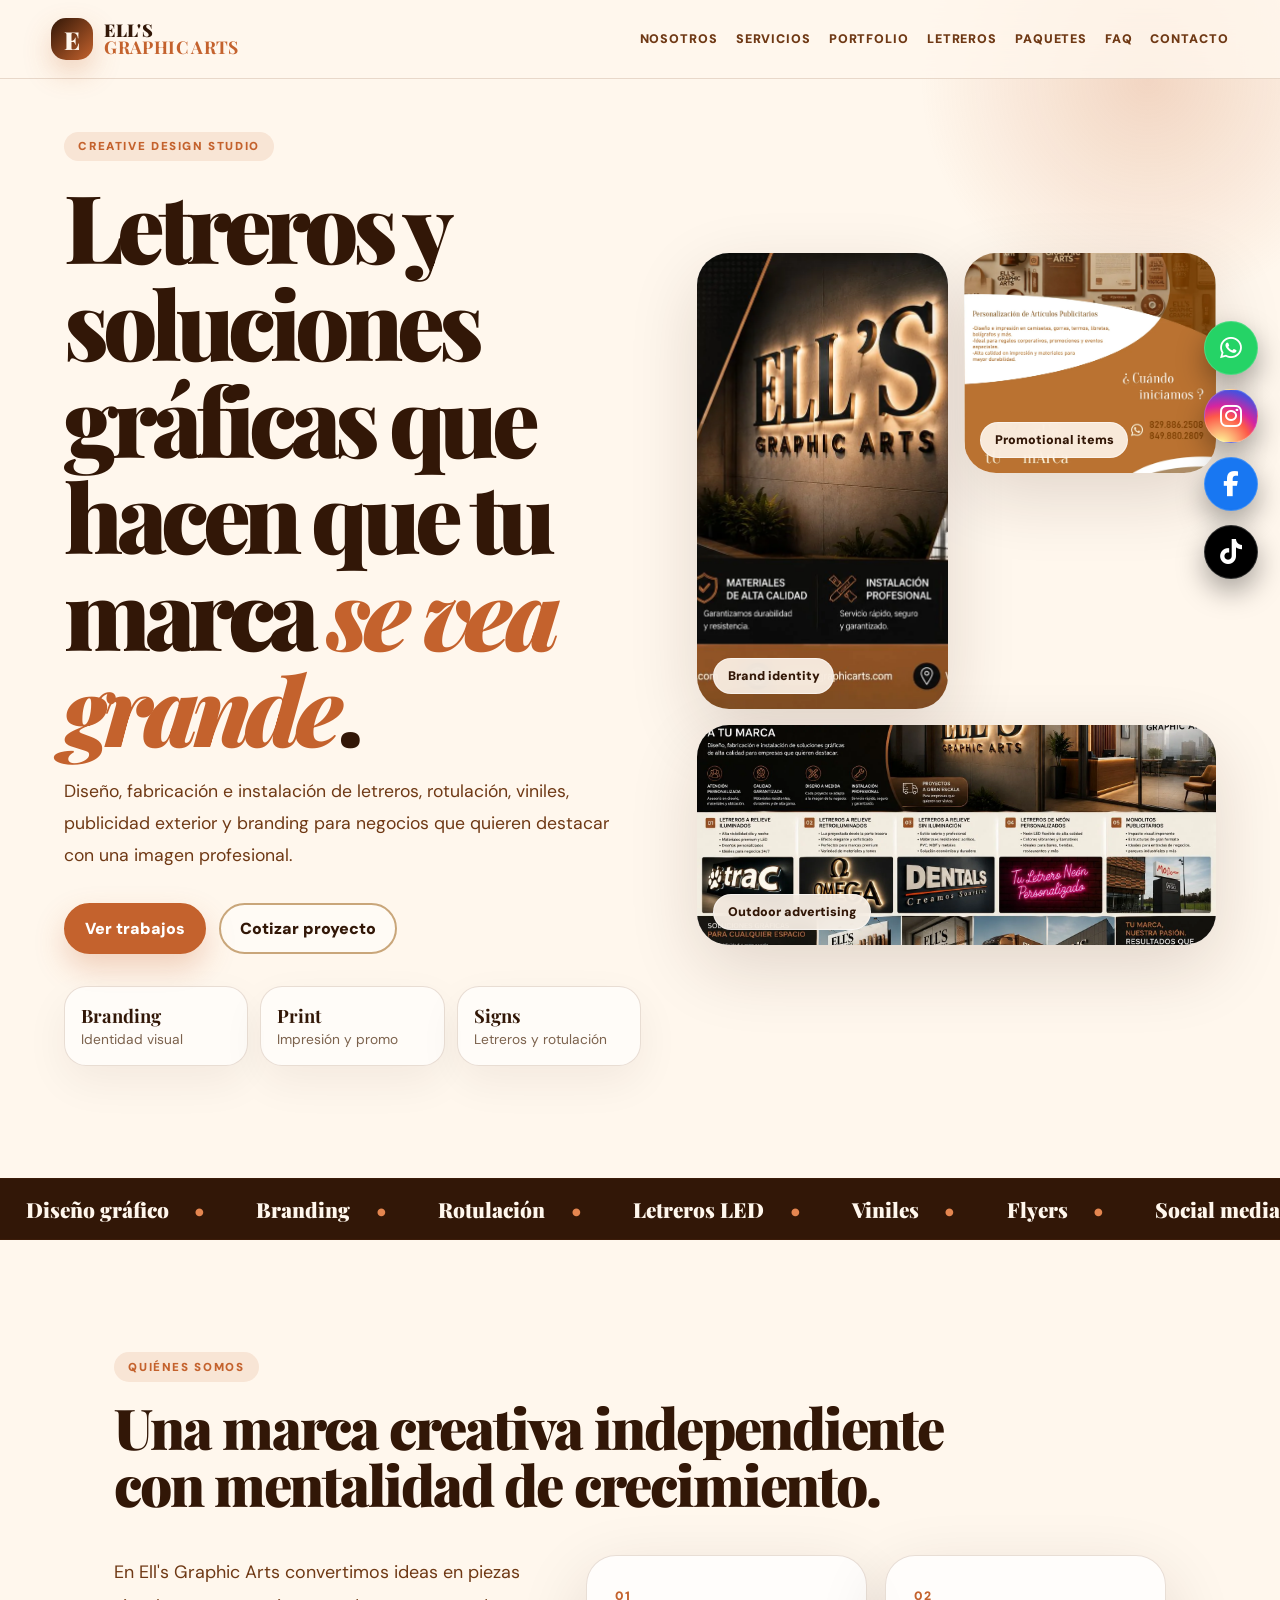
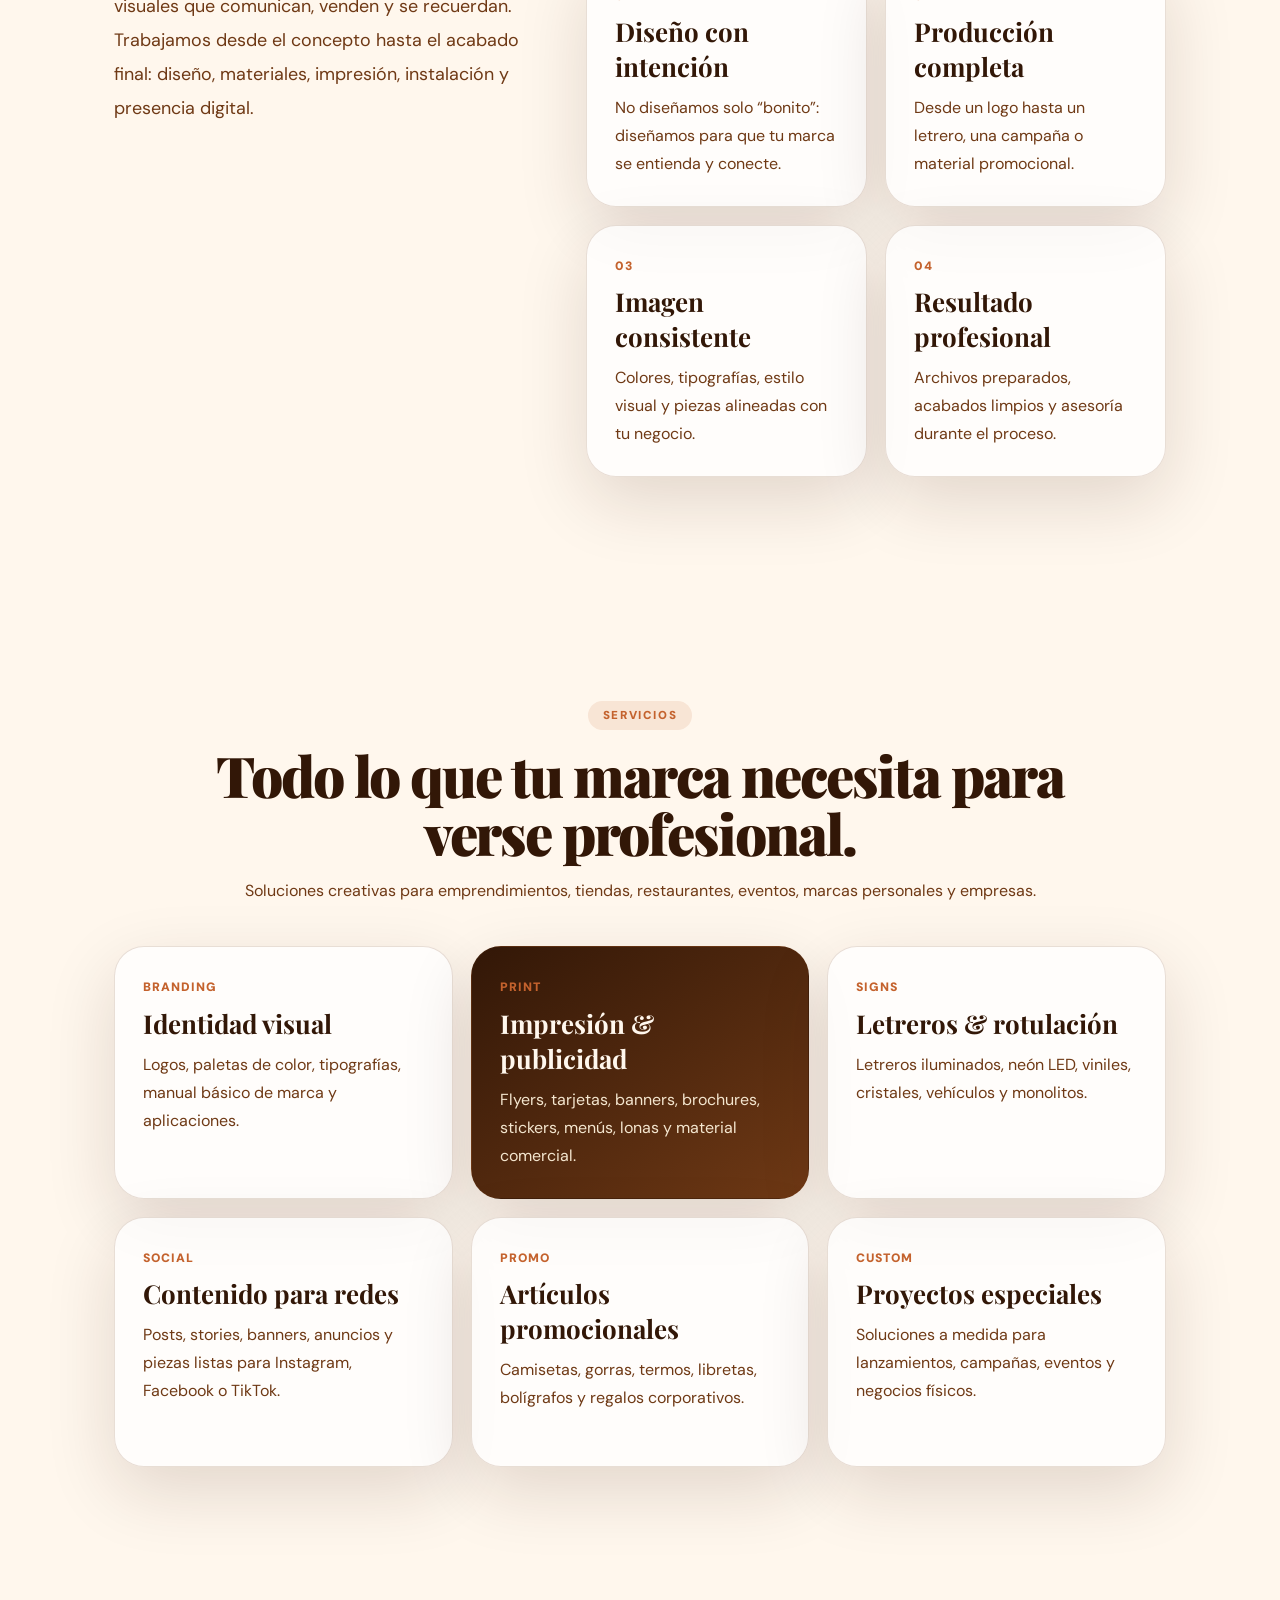
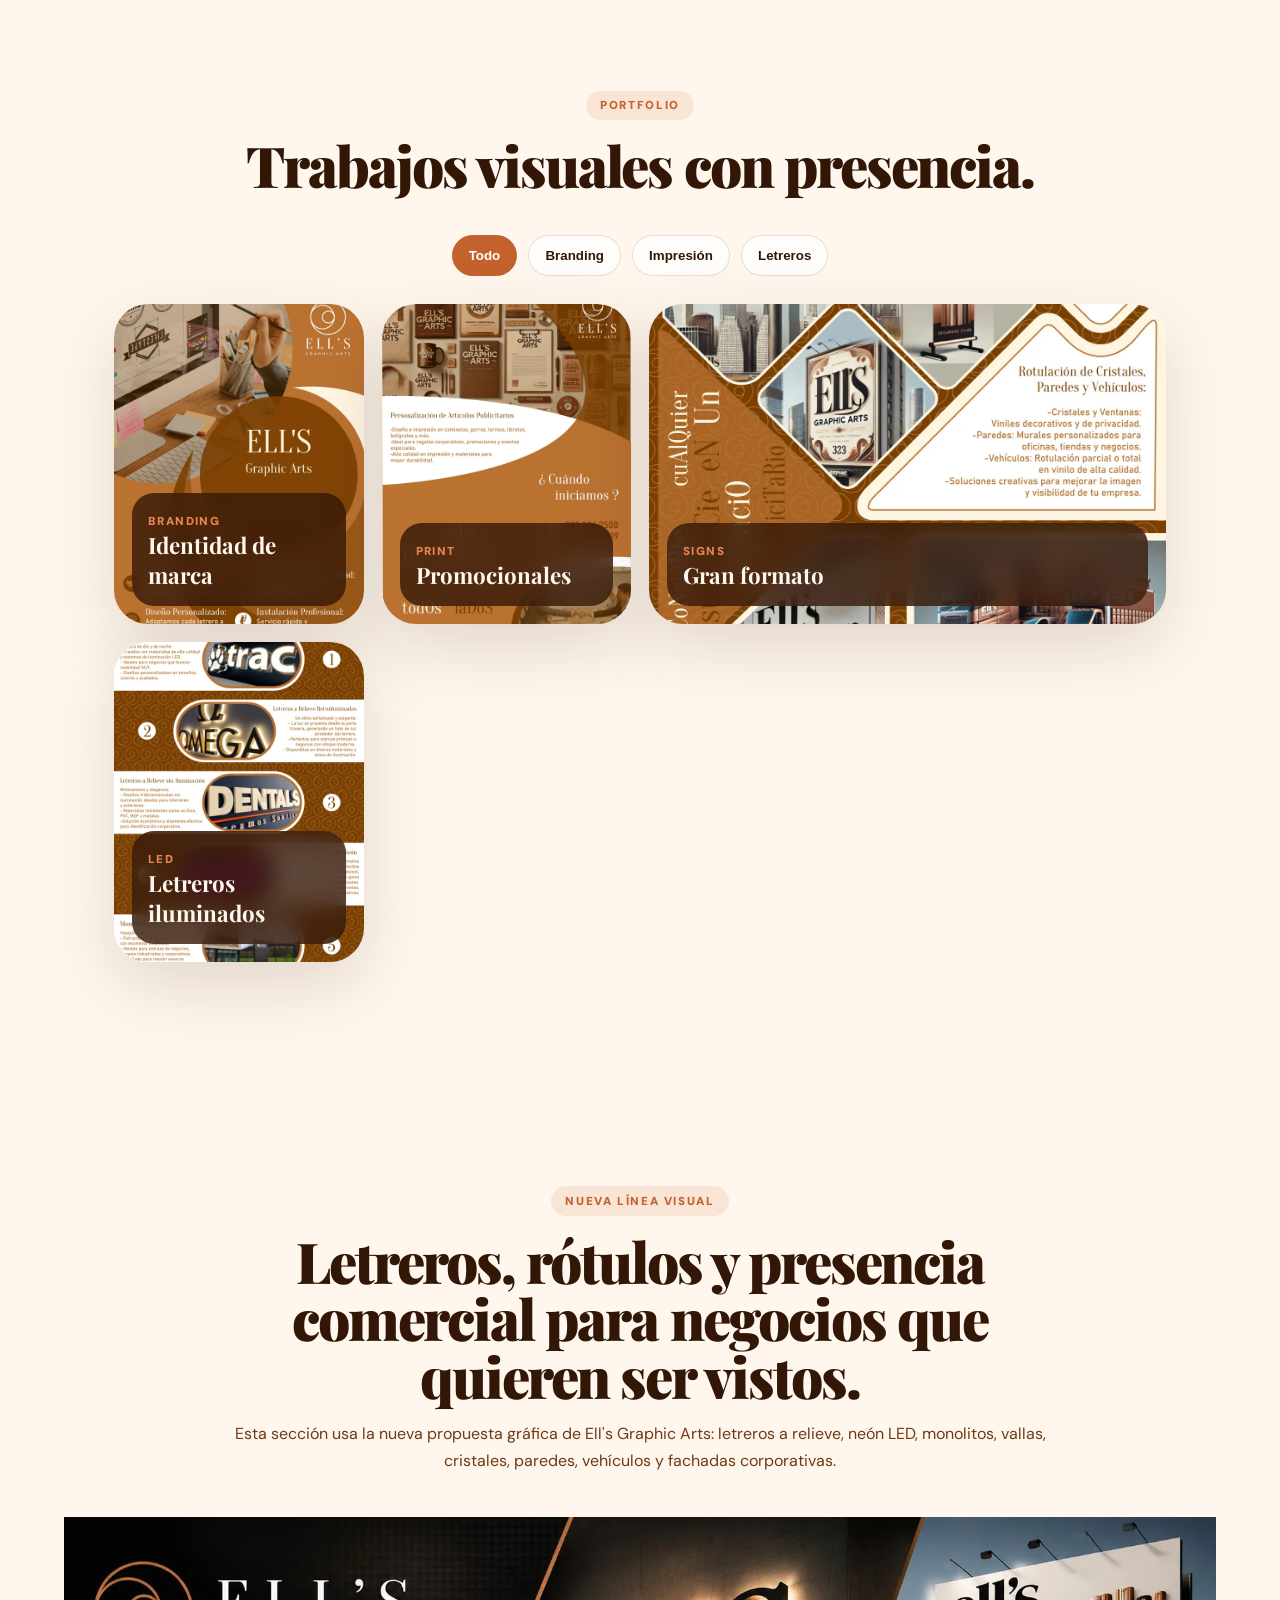
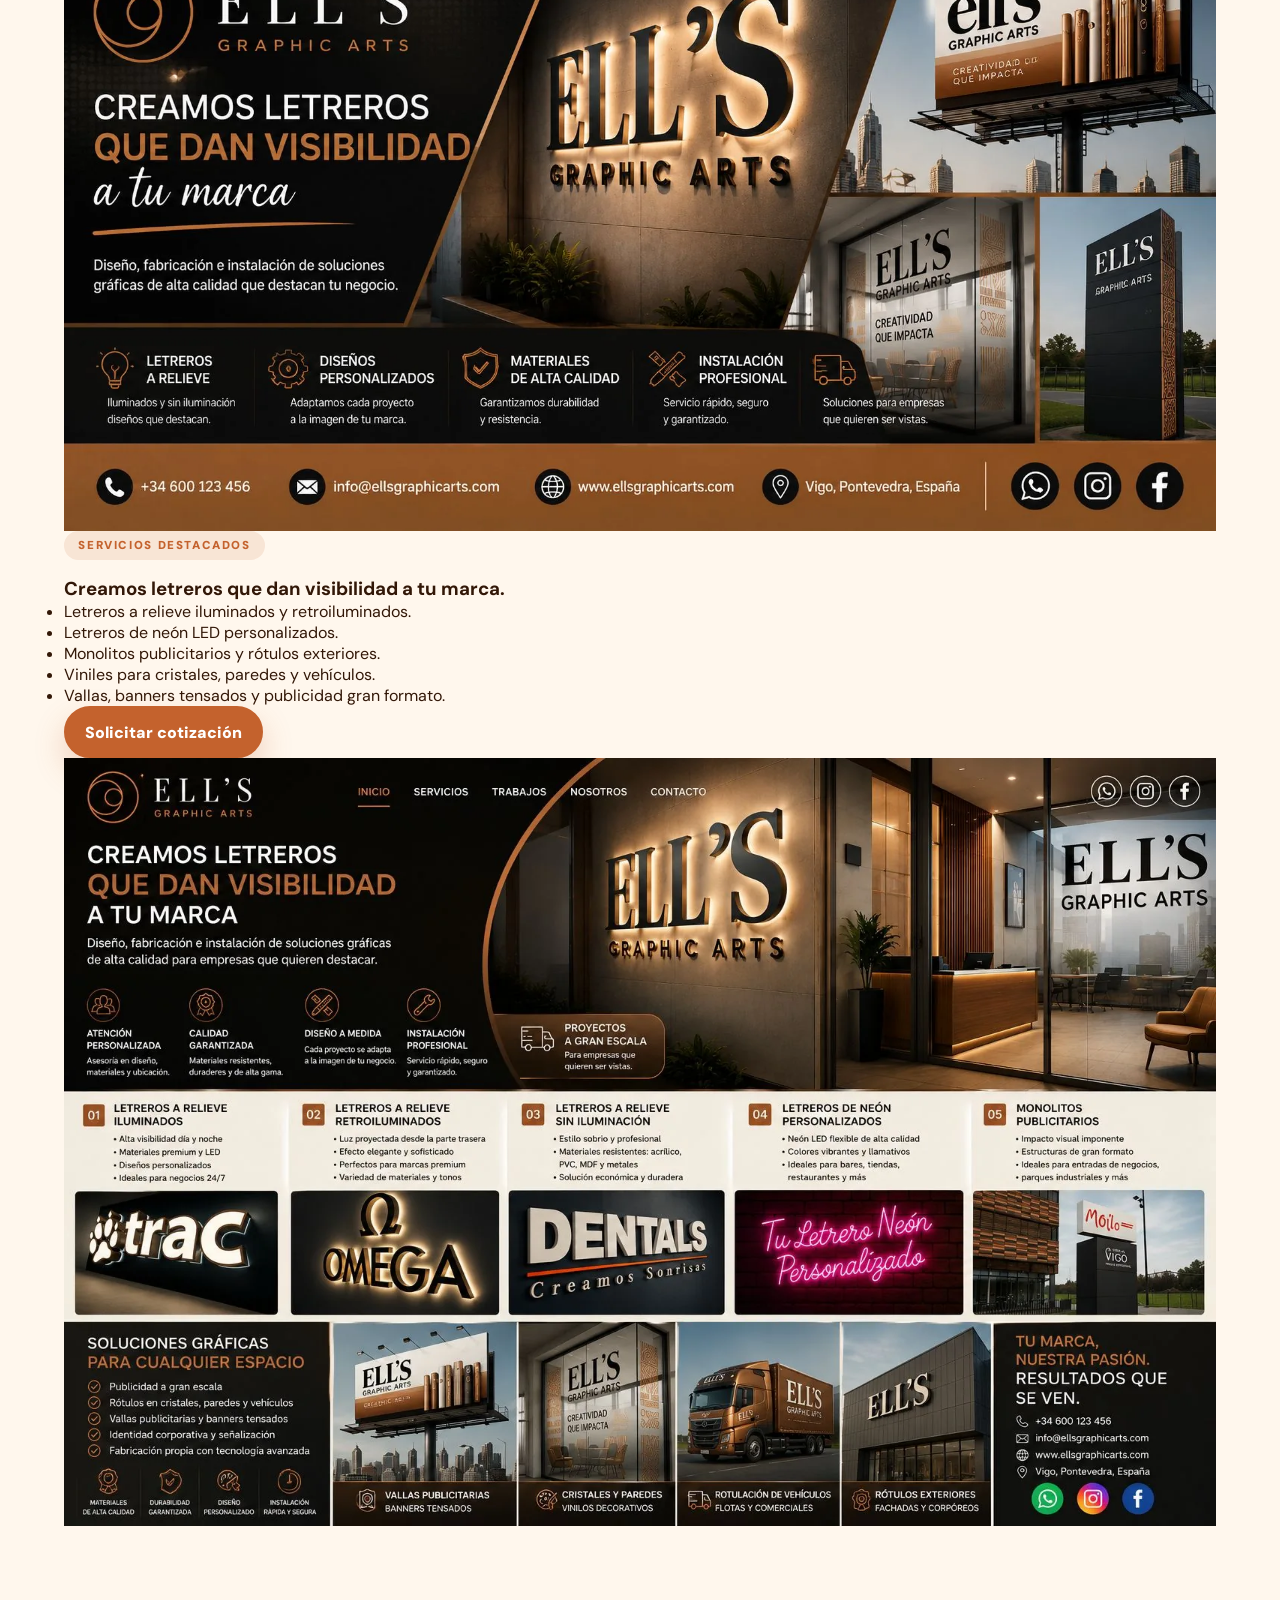
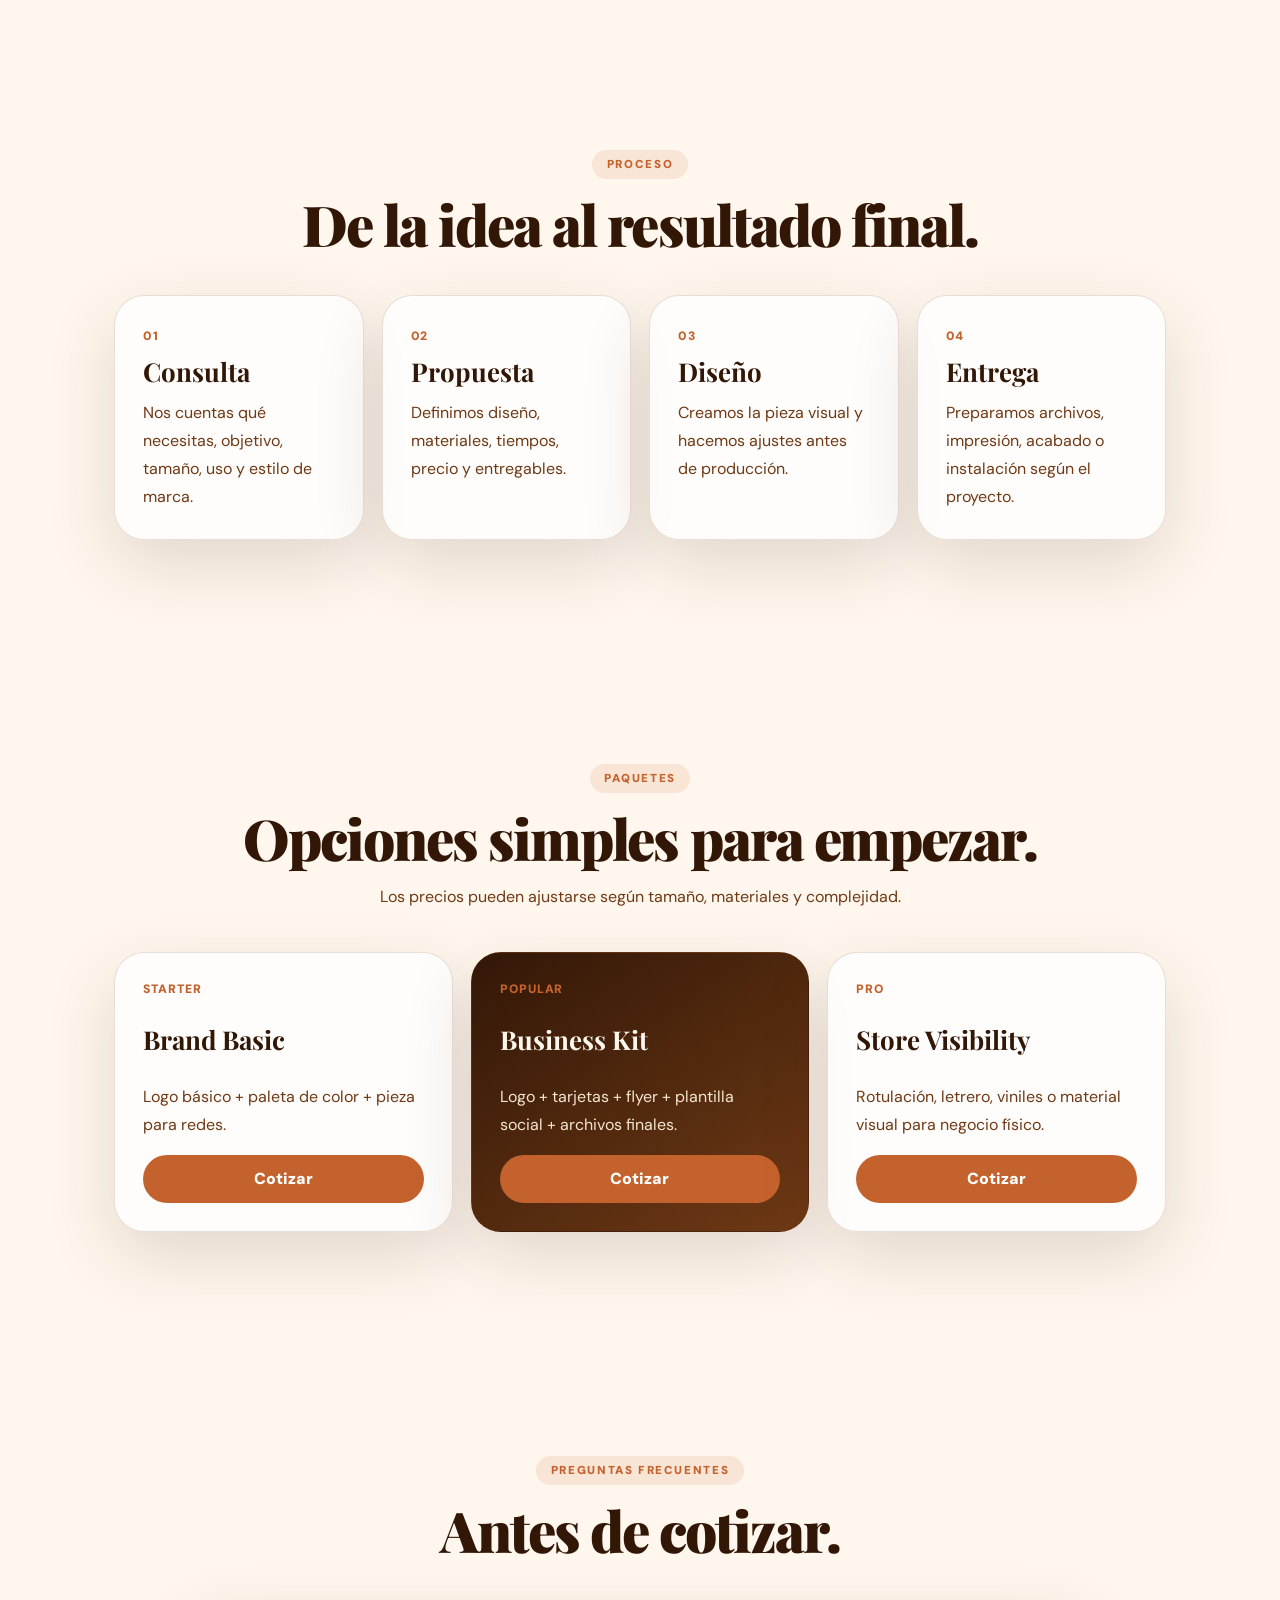
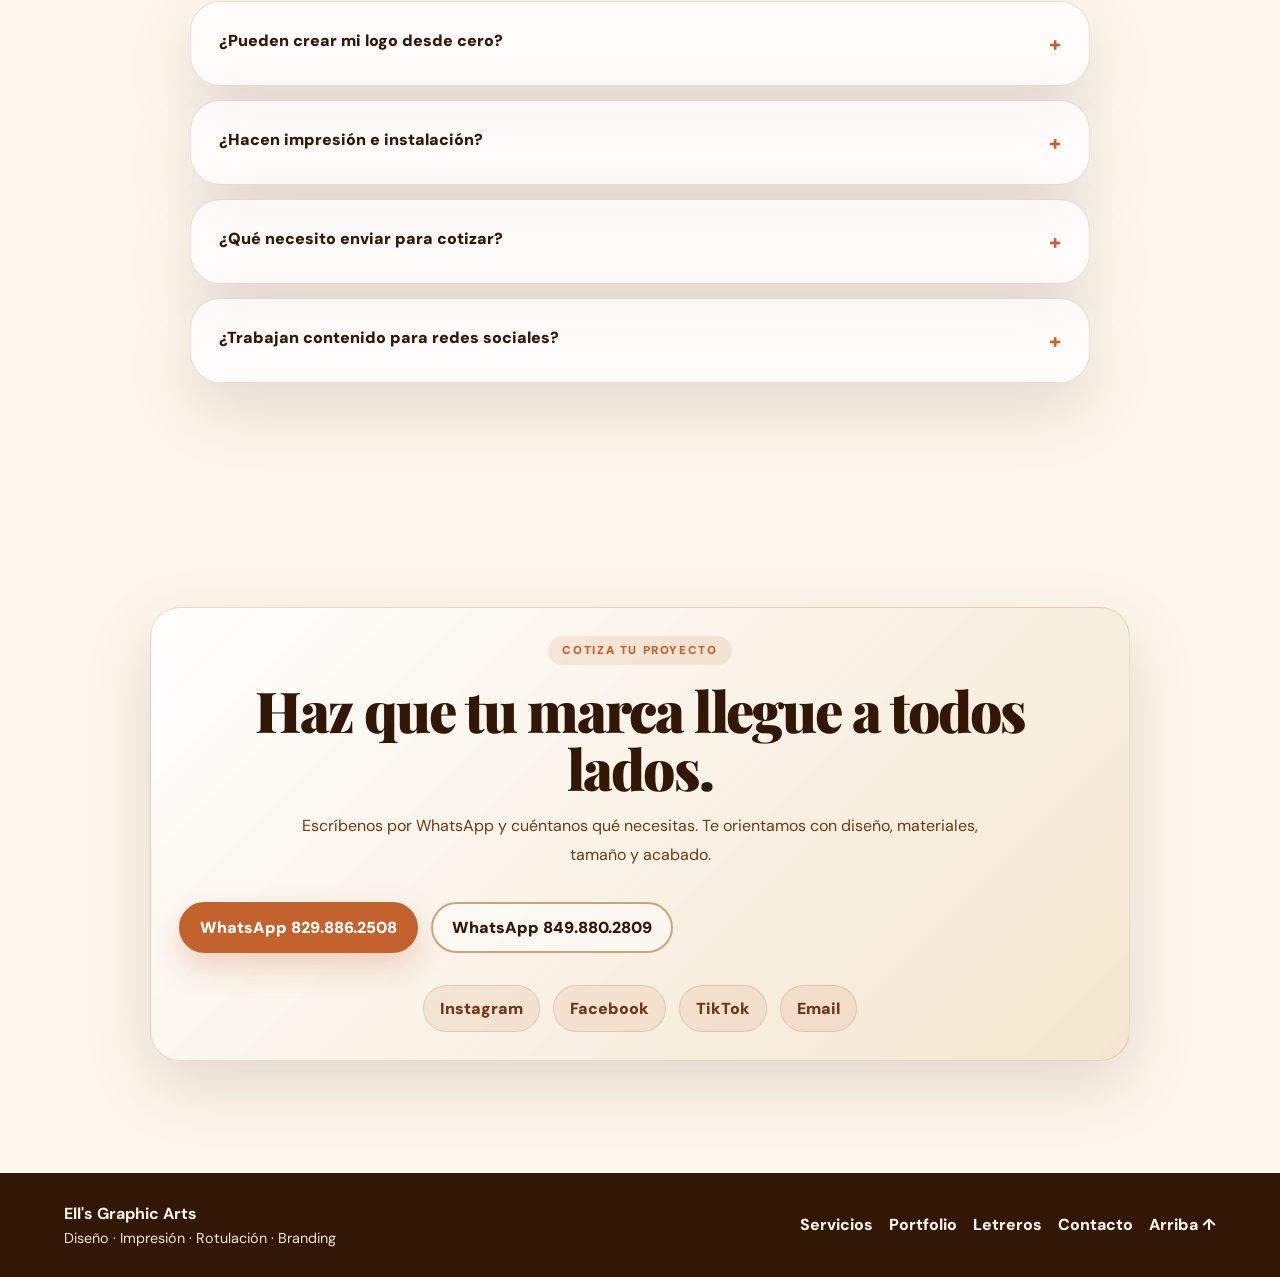
==== commit fff24e7e: "Update social icons and responsive fixes" ====
--- a/index.html
+++ b/index.html
@@ -18,6 +18,7 @@
   <link rel="preconnect" href="https://fonts.gstatic.com" crossorigin />
   <link href="https://fonts.googleapis.com/css2?family=DM+Sans:wght@300;400;500;600;700;800;900&family=Playfair+Display:ital,wght@0,700;0,900;1,700;1,900&display=swap" rel="stylesheet" />
   <link rel="stylesheet" href="css/styles.css" />
+    <link rel="stylesheet" href="https://cdnjs.cloudflare.com/ajax/libs/font-awesome/6.5.2/css/all.min.css">
 </head>
 <body>
   <a class="skip-link" href="#inicio">Saltar al contenido</a>
@@ -39,10 +40,10 @@
         <a href="#paquetes">Paquetes</a>
         <a href="#faq">FAQ</a>
         <a href="#contacto">Contacto</a>
-        <a class="nav-cta" href="https://wa.me/18298862508?text=Hola%20Ells%20Graphic%20Arts%2C%20quiero%20una%20cotizaci%C3%B3n" target="_blank" rel="noopener">WhatsApp</a>
+        
       </div>
     </nav>
-  </header>
+</header>
 
   <main id="inicio">
     <section class="hero section-padding">
@@ -223,10 +224,7 @@
       </div>
     </section>
   </main>
-
-  <a class="floating-whatsapp" href="https://wa.me/18298862508?text=Hola%20Ells%20Graphic%20Arts%2C%20quiero%20una%20cotizaci%C3%B3n" target="_blank" rel="noopener" aria-label="Contactar por WhatsApp">💬</a>
-
-  <footer class="footer">
+<footer class="footer">
     <div>
       <strong>Ell's Graphic Arts</strong>
       <p>Diseño · Impresión · Rotulación · Branding</p>
@@ -241,5 +239,21 @@
   </footer>
 
   <script src="js/main.js"></script>
+
+<div class="floating-socials" aria-label="Redes sociales">
+    <a href="#" target="_blank" rel="noopener" class="social-link whatsapp" aria-label="WhatsApp">
+        <i class="fa-brands fa-whatsapp"></i>
+    </a>
+    <a href="#" target="_blank" rel="noopener" class="social-link instagram" aria-label="Instagram">
+        <i class="fa-brands fa-instagram"></i>
+    </a>
+    <a href="#" target="_blank" rel="noopener" class="social-link facebook" aria-label="Facebook">
+        <i class="fa-brands fa-facebook-f"></i>
+    </a>
+    <a href="#" target="_blank" rel="noopener" class="social-link tiktok" aria-label="TikTok">
+        <i class="fa-brands fa-tiktok"></i>
+    </a>
+</div>
+
 </body>
 </html>
--- a/css/styles.css
+++ b/css/styles.css
@@ -1,4 +1,118 @@
 *,*::before,*::after{box-sizing:border-box;margin:0;padding:0}:root{--brown:#321707;--brown-2:#6f3915;--terracotta:#c4622d;--terracotta-2:#e58650;--cream:#fff7ed;--cream-2:#f4e6cf;--gold:#d9a441;--sand:#c9a67a;--ink:#1d120b;--white:#fff;--muted:#7c624d;--line:rgba(111,57,21,.16);--shadow:0 24px 70px rgba(50,23,7,.14);--radius:30px}html{scroll-behavior:smooth}body{font-family:'DM Sans',system-ui,sans-serif;background:var(--cream);color:var(--brown);overflow-x:hidden}body::before{content:'';position:fixed;inset:-20% -10% auto auto;width:520px;height:520px;background:radial-gradient(circle,rgba(196,98,45,.22),transparent 62%);z-index:-1}img{max-width:100%;display:block}a{color:inherit}.skip-link{position:absolute;left:-999px;top:12px;background:var(--brown);color:var(--cream);padding:.8rem 1rem;border-radius:999px;z-index:9999}.skip-link:focus{left:12px}.site-header{position:fixed;inset:0 0 auto;z-index:1000;background:rgba(255,247,237,.82);backdrop-filter:blur(18px);border-bottom:1px solid var(--line)}.navbar{width:min(1200px,92%);margin:auto;height:78px;display:flex;align-items:center;justify-content:space-between;gap:1rem}.brand{display:flex;align-items:center;gap:.7rem;text-decoration:none}.brand-mark{width:42px;height:42px;display:grid;place-items:center;border-radius:15px;background:linear-gradient(135deg,var(--brown),var(--terracotta));color:var(--cream);font-family:'Playfair Display',serif;font-weight:900;font-size:1.55rem;box-shadow:0 12px 28px rgba(196,98,45,.25)}.brand-text{font-family:'Playfair Display',serif;font-weight:900;font-size:1.1rem;line-height:.95;text-transform:uppercase;letter-spacing:.02em}.brand-text strong{display:block;color:var(--terracotta)}.nav-panel{display:flex;align-items:center;gap:1.1rem}.nav-panel a{text-decoration:none;font-size:.78rem;font-weight:900;text-transform:uppercase;letter-spacing:.075em;color:var(--brown-2)}.nav-panel a:hover{color:var(--terracotta)}.nav-cta,.btn{border-radius:999px;padding:.82rem 1.18rem;display:inline-flex;align-items:center;justify-content:center;gap:.35rem}.nav-cta,.btn-primary{background:var(--terracotta);color:var(--white)!important;border:2px solid var(--terracotta);box-shadow:0 14px 30px rgba(196,98,45,.26)}.btn-secondary{background:rgba(255,255,255,.45);border:2px solid var(--sand);color:var(--brown)}.menu-toggle{display:none;width:46px;height:42px;border:0;border-radius:14px;background:var(--cream-2);padding:10px;cursor:pointer}.menu-toggle span{display:block;height:2px;background:var(--brown);margin:5px 0;border-radius:999px;transition:.25s}.menu-toggle.is-open span:nth-child(1){transform:translateY(7px) rotate(45deg)}.menu-toggle.is-open span:nth-child(2){opacity:0}.menu-toggle.is-open span:nth-child(3){transform:translateY(-7px) rotate(-45deg)}.section-padding{padding:112px max(5vw,24px)}.hero{min-height:100vh;padding-top:132px;display:grid;grid-template-columns:minmax(0,1fr) minmax(360px,.9fr);gap:56px;align-items:center;width:min(1280px,100%);margin:auto}.eyebrow{display:inline-block;background:rgba(196,98,45,.12);color:var(--terracotta);font-size:.72rem;font-weight:900;letter-spacing:.14em;text-transform:uppercase;padding:.45rem .9rem;border-radius:999px;margin-bottom:1rem}.hero h1,.section-heading h2,.contact-card h2{font-family:'Playfair Display',serif;font-weight:900;line-height:1.02}.hero h1{font-size:clamp(3rem,7.4vw,6.8rem);letter-spacing:-.065em;margin-bottom:1.2rem;max-width:780px}.hero h1 em{color:var(--terracotta);font-style:italic}.hero p{font-size:1.1rem;line-height:1.8;color:var(--brown-2);max-width:620px}.hero-actions,.contact-actions{display:flex;gap:.85rem;flex-wrap:wrap;margin:2rem 0}.btn{font-weight:900;text-decoration:none;transition:.25s ease}.btn:hover{transform:translateY(-3px)}.hero-proof{display:grid;grid-template-columns:repeat(3,1fr);gap:12px;max-width:690px}.hero-proof div{background:rgba(255,255,255,.62);border:1px solid var(--line);border-radius:22px;padding:16px;box-shadow:0 16px 44px rgba(50,23,7,.06)}.hero-proof strong{display:block;font-family:'Playfair Display',serif;font-size:1.15rem}.hero-proof span{font-size:.86rem;color:var(--muted)}.hero-showcase{display:grid;grid-template-columns:1fr 1fr;grid-auto-rows:220px;gap:16px;transform:rotate(-1deg)}.showcase-card{position:relative;overflow:hidden;border-radius:32px;box-shadow:var(--shadow);background:var(--white)}.showcase-card.tall{grid-row:span 2}.showcase-card.wide{grid-column:span 2}.showcase-card img{width:100%;height:100%;object-fit:cover;transition:transform .6s ease}.showcase-card:hover img{transform:scale(1.05)}.showcase-card figcaption{position:absolute;left:16px;bottom:16px;background:rgba(255,247,237,.9);backdrop-filter:blur(10px);border:1px solid rgba(255,255,255,.5);border-radius:999px;padding:.55rem .85rem;font-weight:900;font-size:.78rem;color:var(--brown)}.marquee{overflow:hidden;border-block:1px solid var(--line);background:var(--brown);color:var(--cream)}.marquee-track{display:flex;width:max-content;animation:marquee 28s linear infinite}.marquee span{padding:1rem 1.6rem;font-family:'Playfair Display',serif;font-weight:900;font-size:1.3rem;white-space:nowrap}.marquee span::after{content:'•';margin-left:1.6rem;color:var(--terracotta-2)}@keyframes marquee{to{transform:translateX(-50%)}}.about,.services,.portfolio,.process,.packages,.faq,.contact{width:min(1180px,100%);margin:auto}.section-heading{max-width:860px;margin-bottom:42px}.section-heading.center{text-align:center;margin-inline:auto}.section-heading h2,.contact-card h2{font-size:clamp(2.1rem,4.4vw,4rem);letter-spacing:-.035em}.section-heading p{margin-top:1rem;color:var(--brown-2);line-height:1.7}.about-layout{display:grid;grid-template-columns:.85fr 1.15fr;gap:44px;align-items:start}.about-layout>p{font-size:1.12rem;line-height:1.9;color:var(--brown-2);position:sticky;top:110px}.features-grid,.cards-grid,.portfolio-grid,.pricing-grid,.timeline{display:grid;gap:18px}.features-grid{grid-template-columns:repeat(2,1fr)}.features-grid article,.service-card,.contact-card,.pricing-grid article,.timeline article,.faq details{background:rgba(255,255,255,.74);border:1px solid var(--line);border-radius:var(--radius);padding:28px;box-shadow:var(--shadow)}.features-grid strong,.timeline span,.service-card span,.pricing-grid span{font-weight:900;color:var(--terracotta);letter-spacing:.08em;text-transform:uppercase;font-size:.76rem}.features-grid h3,.service-card h3,.timeline h3,.pricing-grid h3{font-family:'Playfair Display',serif;font-size:1.62rem;margin:.6rem 0}.features-grid p,.service-card p,.timeline p,.pricing-grid p,.faq p{color:var(--brown-2);line-height:1.75}.cards-grid{grid-template-columns:repeat(3,1fr)}.service-card{min-height:250px;transition:.25s ease}.service-card:hover{transform:translateY(-6px)}.featured,.pricing-grid .popular{background:linear-gradient(145deg,var(--brown),var(--brown-2));color:var(--cream)}.featured p,.popular p{color:var(--cream-2)}.filter-bar{display:flex;gap:.7rem;justify-content:center;flex-wrap:wrap;margin-bottom:28px}.filter-btn{border:1px solid var(--line);background:rgba(255,255,255,.68);color:var(--brown);border-radius:999px;padding:.75rem 1rem;font-weight:900;cursor:pointer}.filter-btn.is-active,.filter-btn:hover{background:var(--terracotta);color:var(--white);border-color:var(--terracotta)}.portfolio-grid{grid-template-columns:repeat(4,1fr);grid-auto-rows:320px}.portfolio-item{position:relative;overflow:hidden;border-radius:34px;box-shadow:var(--shadow);background:var(--white)}.portfolio-item.large{grid-column:span 2}.portfolio-item img{width:100%;height:100%;object-fit:cover;transition:.5s ease}.portfolio-item:hover img{transform:scale(1.06)}.portfolio-item div{position:absolute;inset:auto 18px 18px 18px;background:rgba(50,23,7,.78);color:var(--cream);backdrop-filter:blur(12px);border-radius:22px;padding:16px}.portfolio-item span{font-size:.72rem;text-transform:uppercase;letter-spacing:.12em;color:var(--terracotta-2);font-weight:900}.portfolio-item h3{font-family:'Playfair Display',serif;font-size:1.4rem}.portfolio-item.is-hidden{display:none}.timeline{grid-template-columns:repeat(4,1fr);counter-reset:step}.pricing-grid{grid-template-columns:repeat(3,1fr)}.pricing-grid article{display:flex;flex-direction:column;gap:1rem}.pricing-grid a{margin-top:auto;text-align:center;text-decoration:none;border-radius:999px;padding:.85rem 1rem;background:var(--terracotta);color:var(--white);font-weight:900}.faq-list{max-width:900px;margin:auto;display:grid;gap:14px}.faq summary{font-weight:900;cursor:pointer;list-style:none;display:flex;justify-content:space-between;gap:1rem}.faq summary::after{content:'+';color:var(--terracotta);font-size:1.3rem}.faq details[open] summary::after{content:'–'}.faq p{padding-top:1rem}.contact-card{text-align:center;max-width:980px;margin:auto;background:linear-gradient(135deg,rgba(255,255,255,.92),var(--cream-2))}.contact-card p{margin:1rem auto 0;color:var(--brown-2);max-width:680px;line-height:1.8}.socials{display:flex;gap:.8rem;justify-content:center;flex-wrap:wrap;margin-top:1.4rem}.socials a{padding:.75rem 1rem;background:rgba(196,98,45,.1);border:1px solid var(--line);border-radius:999px;text-decoration:none;font-weight:900;color:var(--brown-2)}.socials a:hover{background:var(--terracotta);color:var(--white)}.floating-whatsapp{position:fixed;right:22px;bottom:22px;width:58px;height:58px;display:grid;place-items:center;border-radius:50%;background:#25d366;color:#fff;text-decoration:none;font-size:1.55rem;box-shadow:0 18px 38px rgba(0,0,0,.2);z-index:999}.footer{padding:30px max(5vw,24px);display:flex;justify-content:space-between;align-items:center;gap:1rem;flex-wrap:wrap;background:var(--brown);color:var(--cream)}.footer p{color:var(--cream-2);font-size:.9rem;margin-top:.3rem}.footer-links{display:flex;gap:1rem;flex-wrap:wrap}.footer a{text-decoration:none;color:var(--cream);font-weight:800}.reveal{opacity:0;transform:translateY(22px);transition:opacity .7s ease,transform .7s ease}.reveal.is-visible{opacity:1;transform:none}@media (prefers-reduced-motion:reduce){*,*::before,*::after{animation:none!important;scroll-behavior:auto!important;transition:none!important}.reveal{opacity:1;transform:none}}@media (max-width:1020px){.nav-panel{gap:.75rem}.nav-panel a{font-size:.72rem}.hero{grid-template-columns:1fr}.hero-showcase{max-width:760px;margin:auto;width:100%}.about-layout{grid-template-columns:1fr}.about-layout>p{position:static}.timeline{grid-template-columns:repeat(2,1fr)}.cards-grid,.pricing-grid{grid-template-columns:repeat(2,1fr)}.portfolio-grid{grid-template-columns:repeat(2,1fr)}}@media (max-width:820px){.menu-toggle{display:block}.nav-panel{position:absolute;top:78px;left:4%;right:4%;display:none;flex-direction:column;align-items:stretch;background:rgba(255,255,255,.98);padding:18px;border-radius:24px;box-shadow:var(--shadow)}.nav-panel.is-open{display:flex}.nav-panel a{padding:.9rem}.nav-cta{justify-content:center}.hero-proof{grid-template-columns:1fr}.features-grid{grid-template-columns:1fr}.portfolio-grid{grid-auto-rows:280px}.portfolio-item.large{grid-column:span 1}}@media (max-width:560px){.section-padding{padding:86px 18px}.navbar{height:70px}.brand-mark{width:38px;height:38px}.brand-text{font-size:.92rem}.nav-panel{top:70px}.hero{padding-top:112px;gap:36px}.hero h1{font-size:2.85rem}.hero-actions,.contact-actions{flex-direction:column}.btn{width:100%}.hero-showcase{grid-template-columns:1fr;grid-auto-rows:280px;transform:none}.showcase-card.tall,.showcase-card.wide{grid-row:auto;grid-column:auto}.cards-grid,.portfolio-grid,.pricing-grid,.timeline{grid-template-columns:1fr}.portfolio-grid{grid-auto-rows:300px}.footer{display:grid;text-align:center;justify-content:center}.footer-links{justify-content:center}.floating-whatsapp{right:16px;bottom:16px;width:54px;height:54px}}
 
-/* Signage section with the new Ell's Graphic Arts campaign visuals */
-.signage{width:min(1180px,100%);margin:auto}.signage-showcase{display:grid;grid-template-columns:1.25fr .75fr;gap:24px;align-items:stretch}.signage-hero,.signage-poster{overflow:hidden;border-radius:34px;box-shadow:var(--shadow);border:1px solid rgba(196,98,45,.25);background:var(--brown)}.signage-hero img,.signage-poster img{width:100%;height:100%;object-fit:cover}.signage-content{background:linear-gradient(145deg,var(--brown),var(--brown-2));color:var(--cream);border-radius:34px;padding:32px;box-shadow:var(--shadow);display:flex;flex-direction:column;justify-content:center}.signage-content h3{font-family:'Playfair Display',serif;font-size:clamp(2rem,3.5vw,3.3rem);line-height:1.05;margin-bottom:1rem}.signage-content ul{list-style:none;display:grid;gap:.8rem;margin:0 0 1.5rem}.signage-content li{color:var(--cream-2);line-height:1.55;position:relative;padding-left:1.45rem}.signage-content li::before{content:'✓';position:absolute;left:0;color:var(--terracotta-2);font-weight:900}.signage-poster{margin-top:24px}.signage-poster img{aspect-ratio:3/2;object-fit:cover;object-position:center top}@media (max-width:900px){.signage-showcase{grid-template-columns:1fr}.signage-poster img{aspect-ratio:auto}}@media (max-width:560px){.signage-content{padding:24px}.signage-hero,.signage-poster,.signage-content{border-radius:24px}}
+
+
+
+
+
+
+
+
+
+
+
+
+@media (max-width: 900px) {
+    
+
+    
+}
+
+
+/* === FIX FINAL: redes flotantes sin superposición === */
+.floating-whatsapp,
+
+
+
+
+
+
+
+
+
+
+
+
+
+
+
+@media (max-width: 768px) {
+  
+
+  
+}
+
+
+/* Correct real social icons - floating, no overlap */
+.floating-socials {
+    position: fixed;
+    right: 22px;
+    top: 50%;
+    transform: translateY(-50%);
+    display: flex;
+    flex-direction: column;
+    gap: 14px;
+    z-index: 999999;
+}
+
+.floating-socials .social-link {
+    width: 54px;
+    height: 54px;
+    min-width: 54px;
+    min-height: 54px;
+    border-radius: 50%;
+    display: flex !important;
+    align-items: center;
+    justify-content: center;
+    text-decoration: none;
+    color: #ffffff !important;
+    font-size: 25px;
+    line-height: 1;
+    box-shadow: 0 12px 28px rgba(0,0,0,0.35);
+    border: 1px solid rgba(255,255,255,0.18);
+    transition: transform .25s ease, box-shadow .25s ease;
+}
+
+.floating-socials .social-link:hover {
+    transform: translateX(-4px) scale(1.07);
+    box-shadow: 0 16px 36px rgba(0,0,0,0.48);
+}
+
+.floating-socials .whatsapp {
+    background: #25D366;
+}
+
+.floating-socials .instagram {
+    background: radial-gradient(circle at 30% 107%, #fdf497 0%, #fdf497 5%, #fd5949 45%, #d6249f 60%, #285AEB 90%);
+}
+
+.floating-socials .facebook {
+    background: #1877F2;
+}
+
+.floating-socials .tiktok {
+    background: #000000;
+}
+
+.floating-socials i {
+    display: block;
+    pointer-events: none;
+}
+
+@media (max-width: 768px) {
+    .floating-socials {
+        top: auto;
+        right: 14px;
+        bottom: 14px;
+        transform: none;
+        gap: 10px;
+    }
+
+    .floating-socials .social-link {
+        width: 46px;
+        height: 46px;
+        min-width: 46px;
+        min-height: 46px;
+        font-size: 21px;
+    }
+}
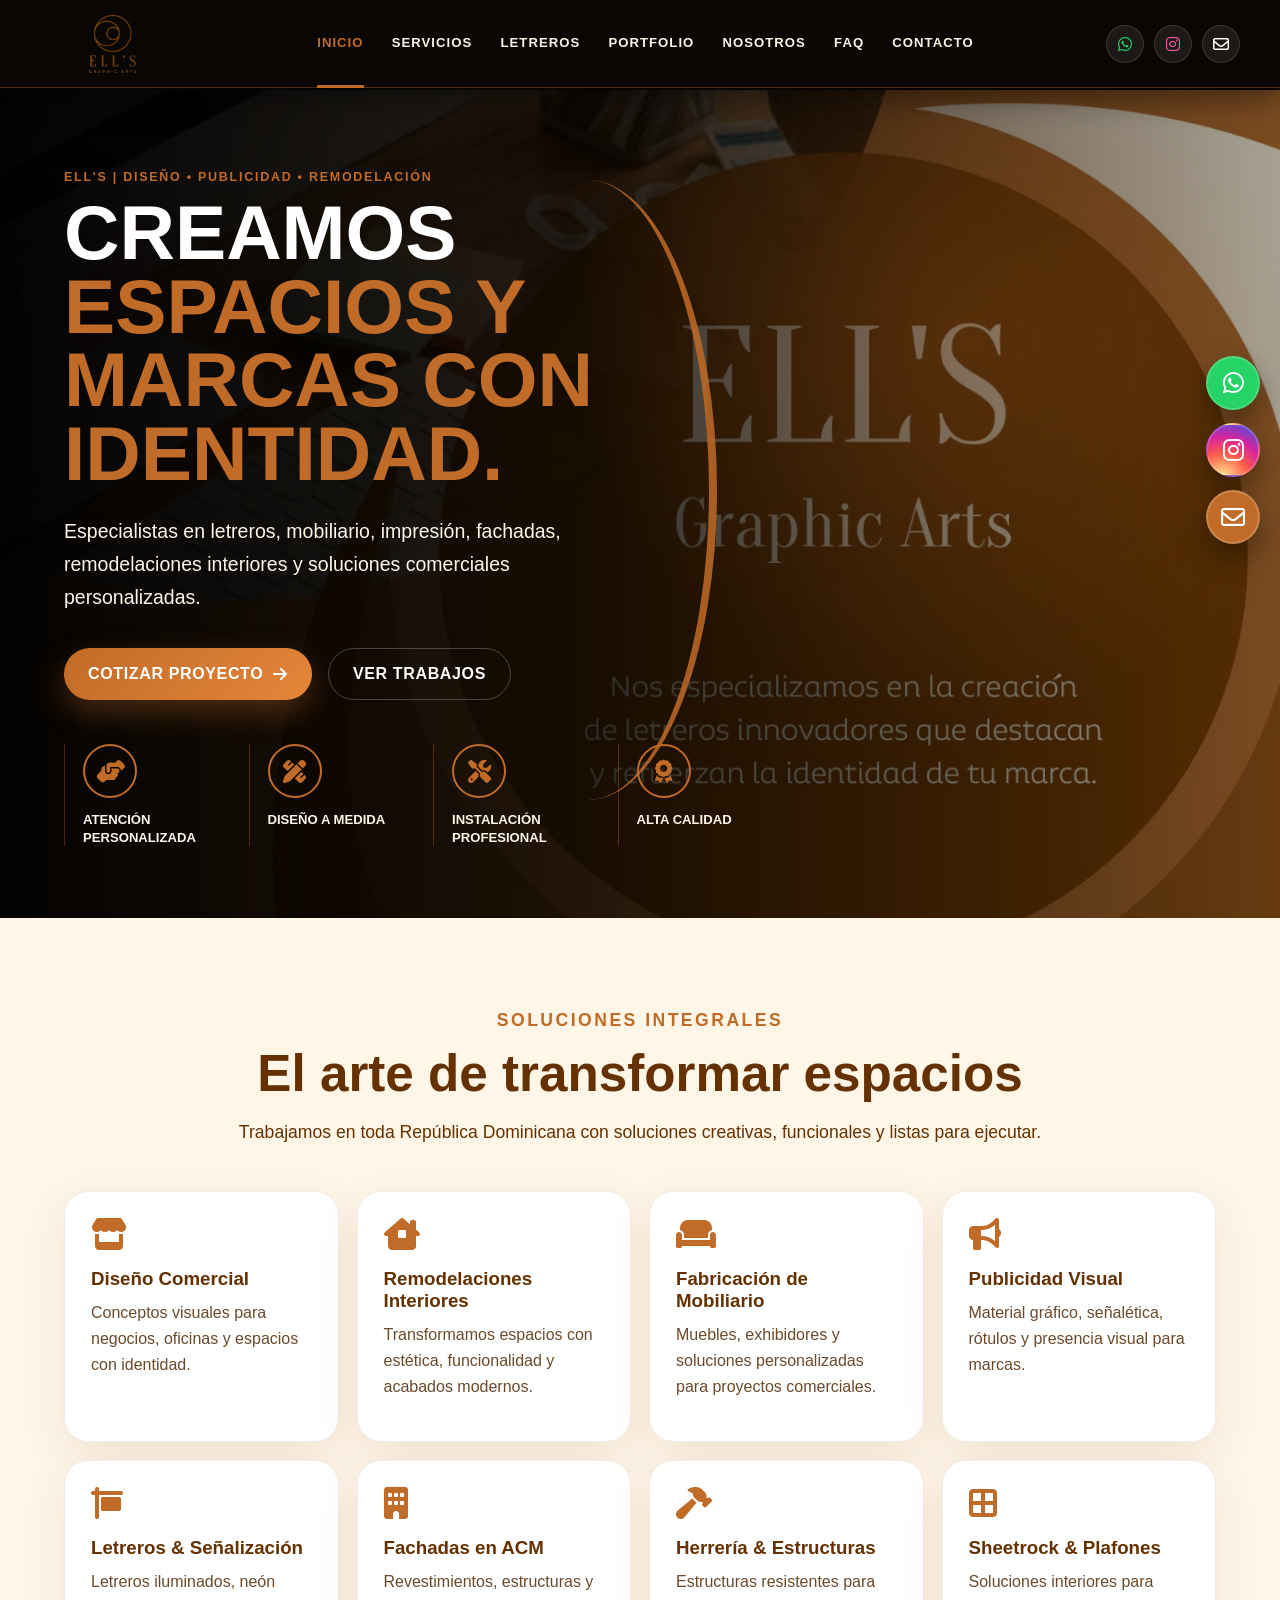
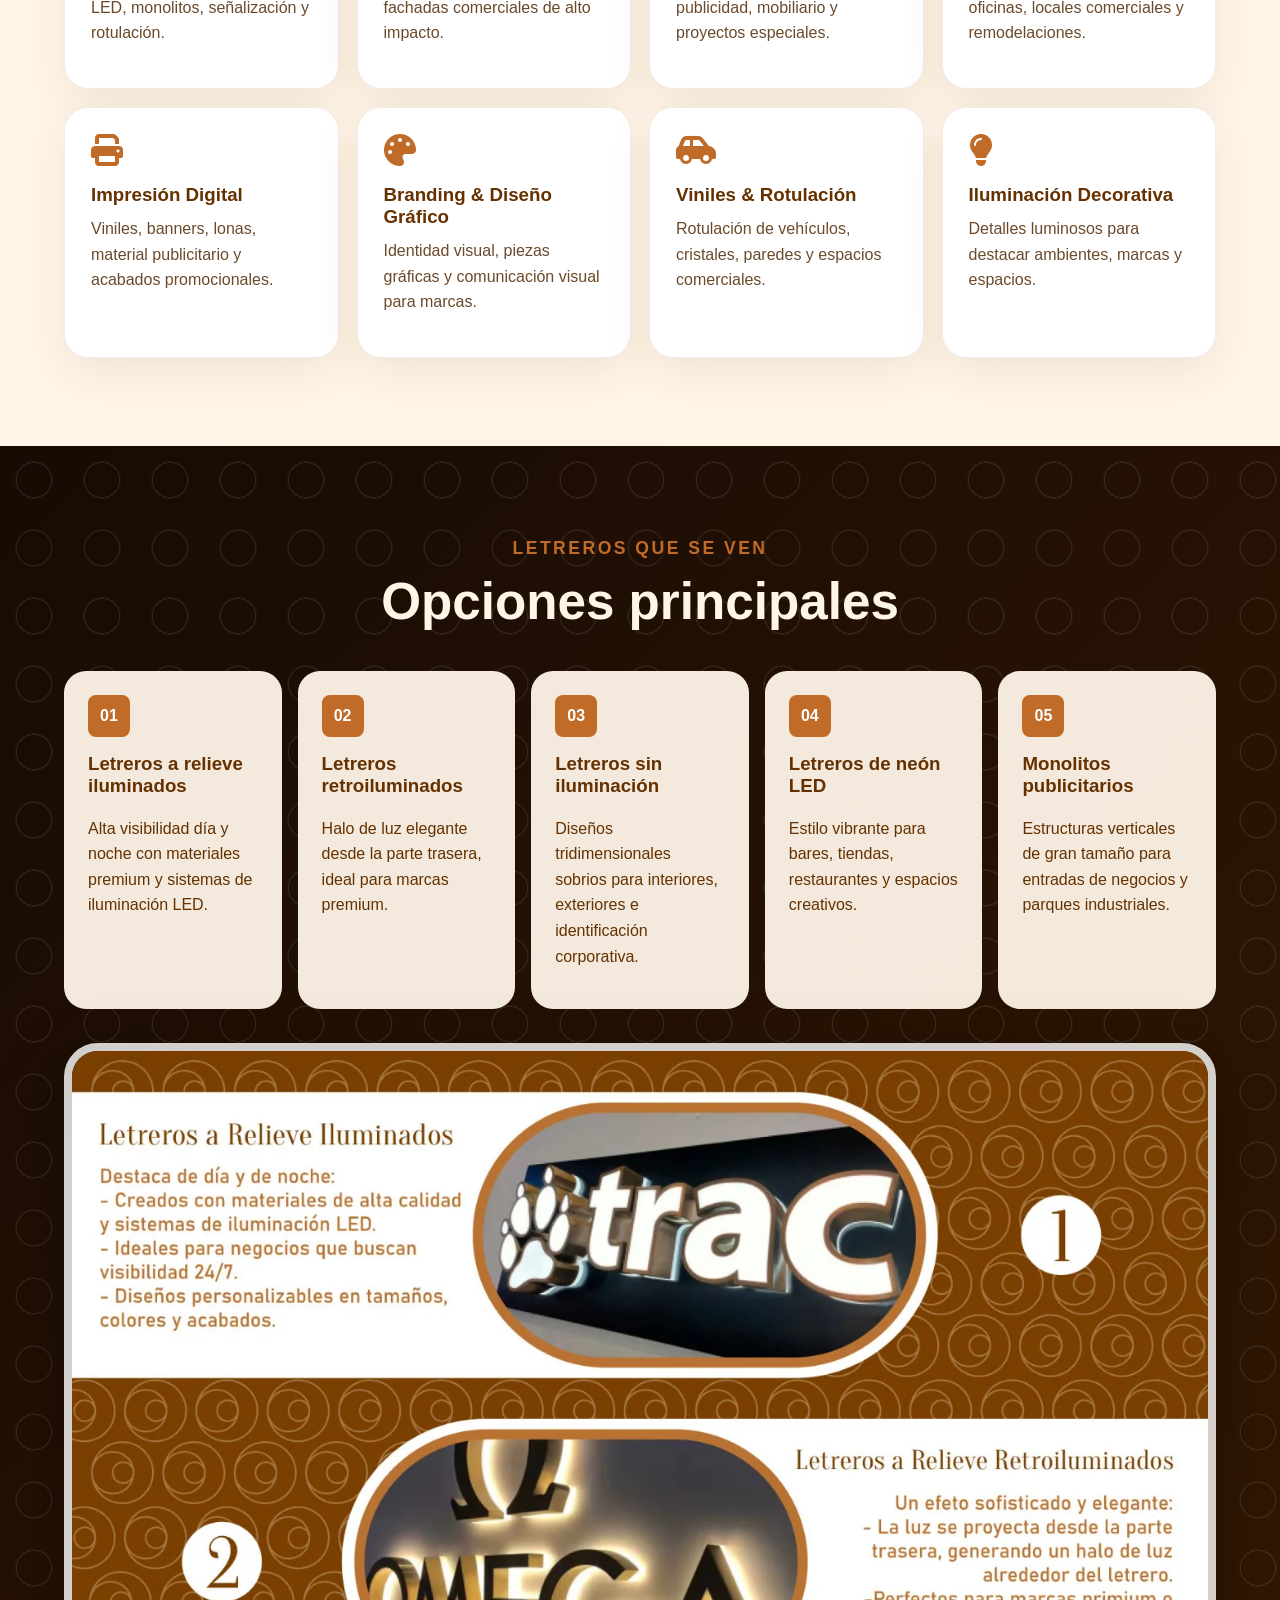
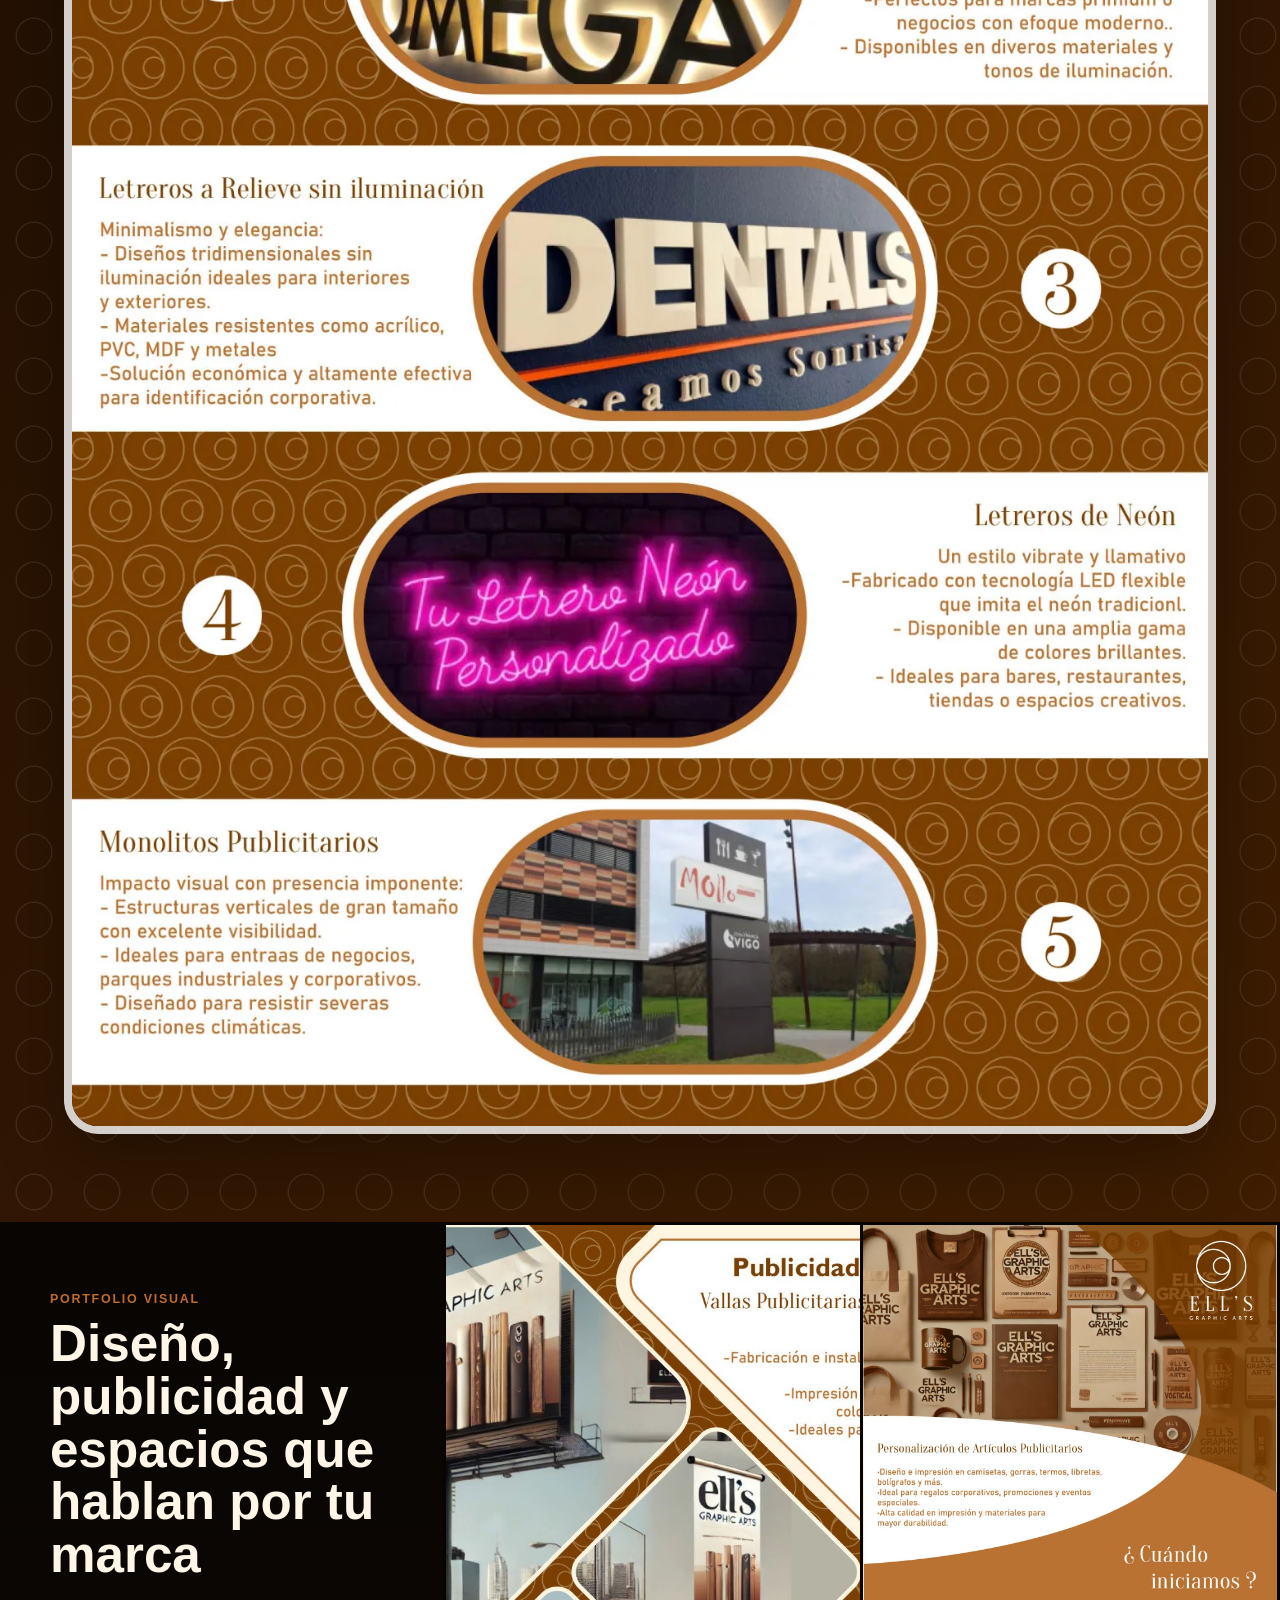
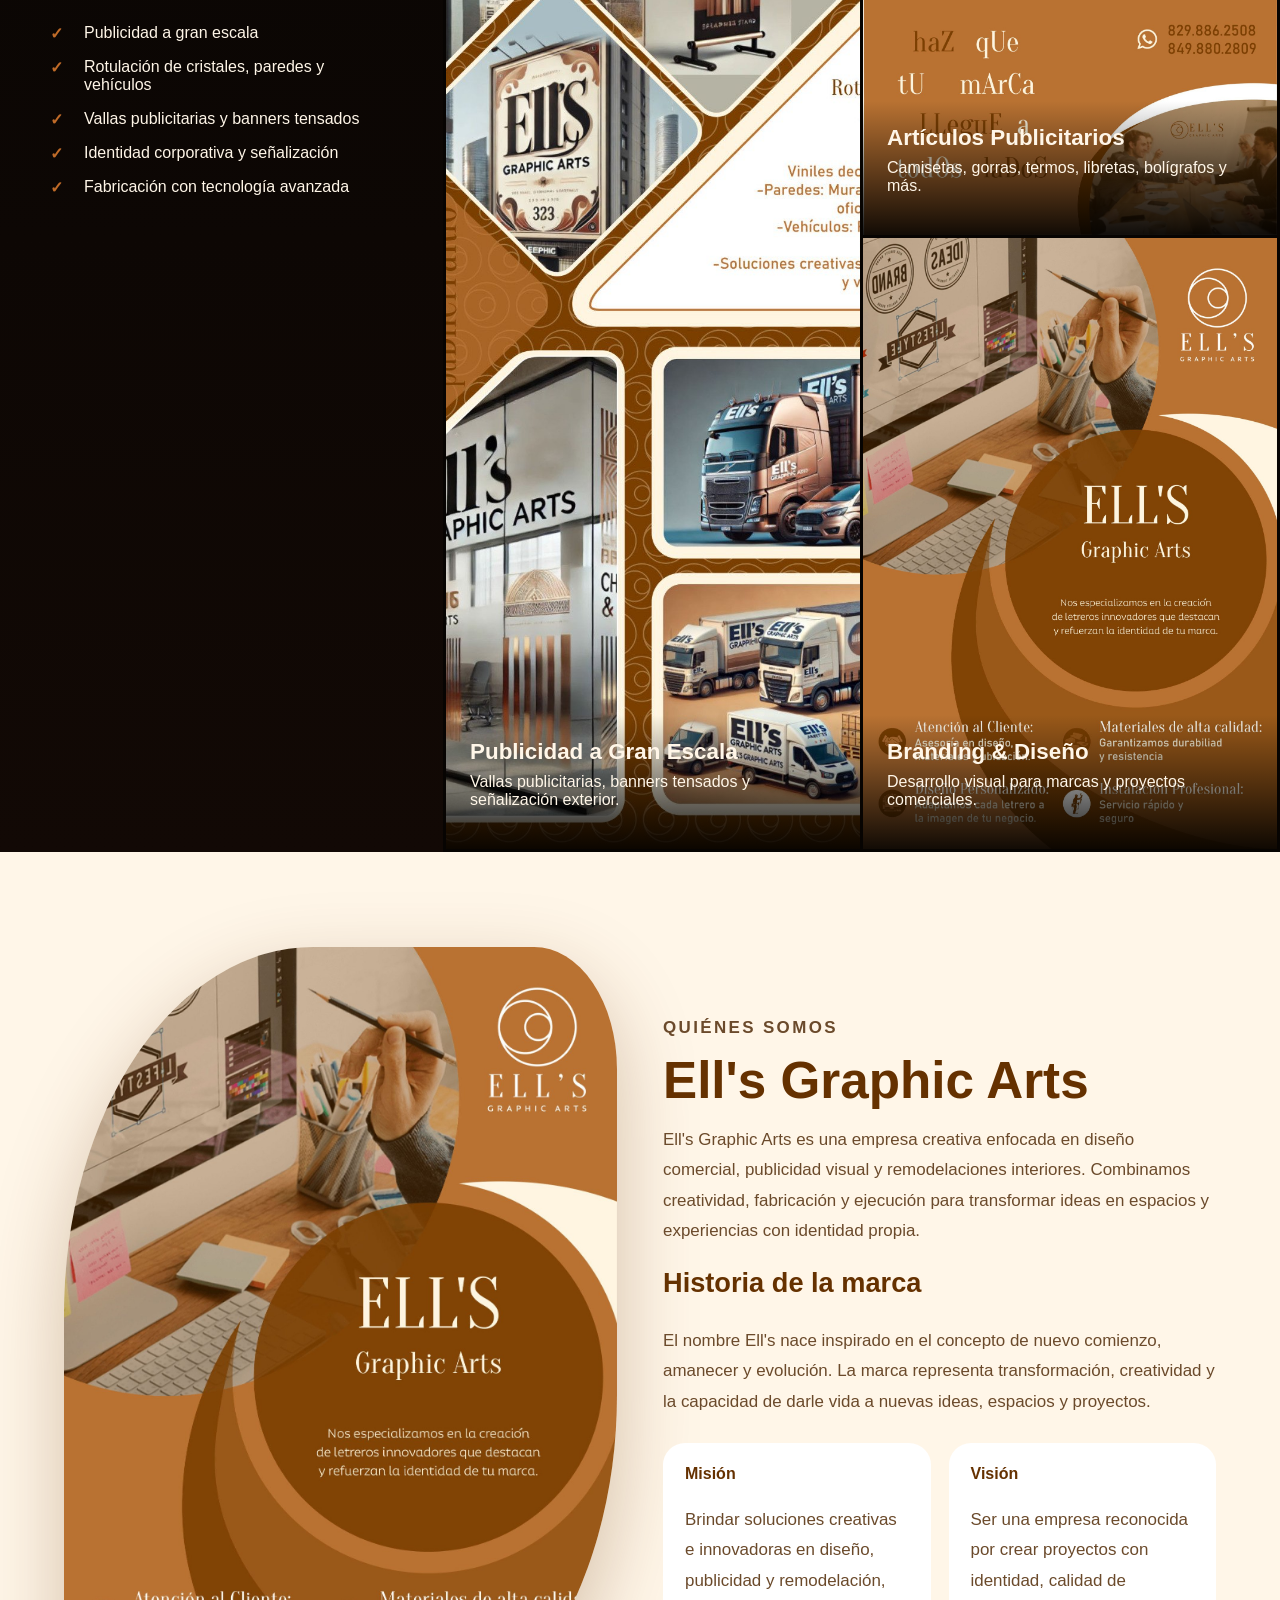
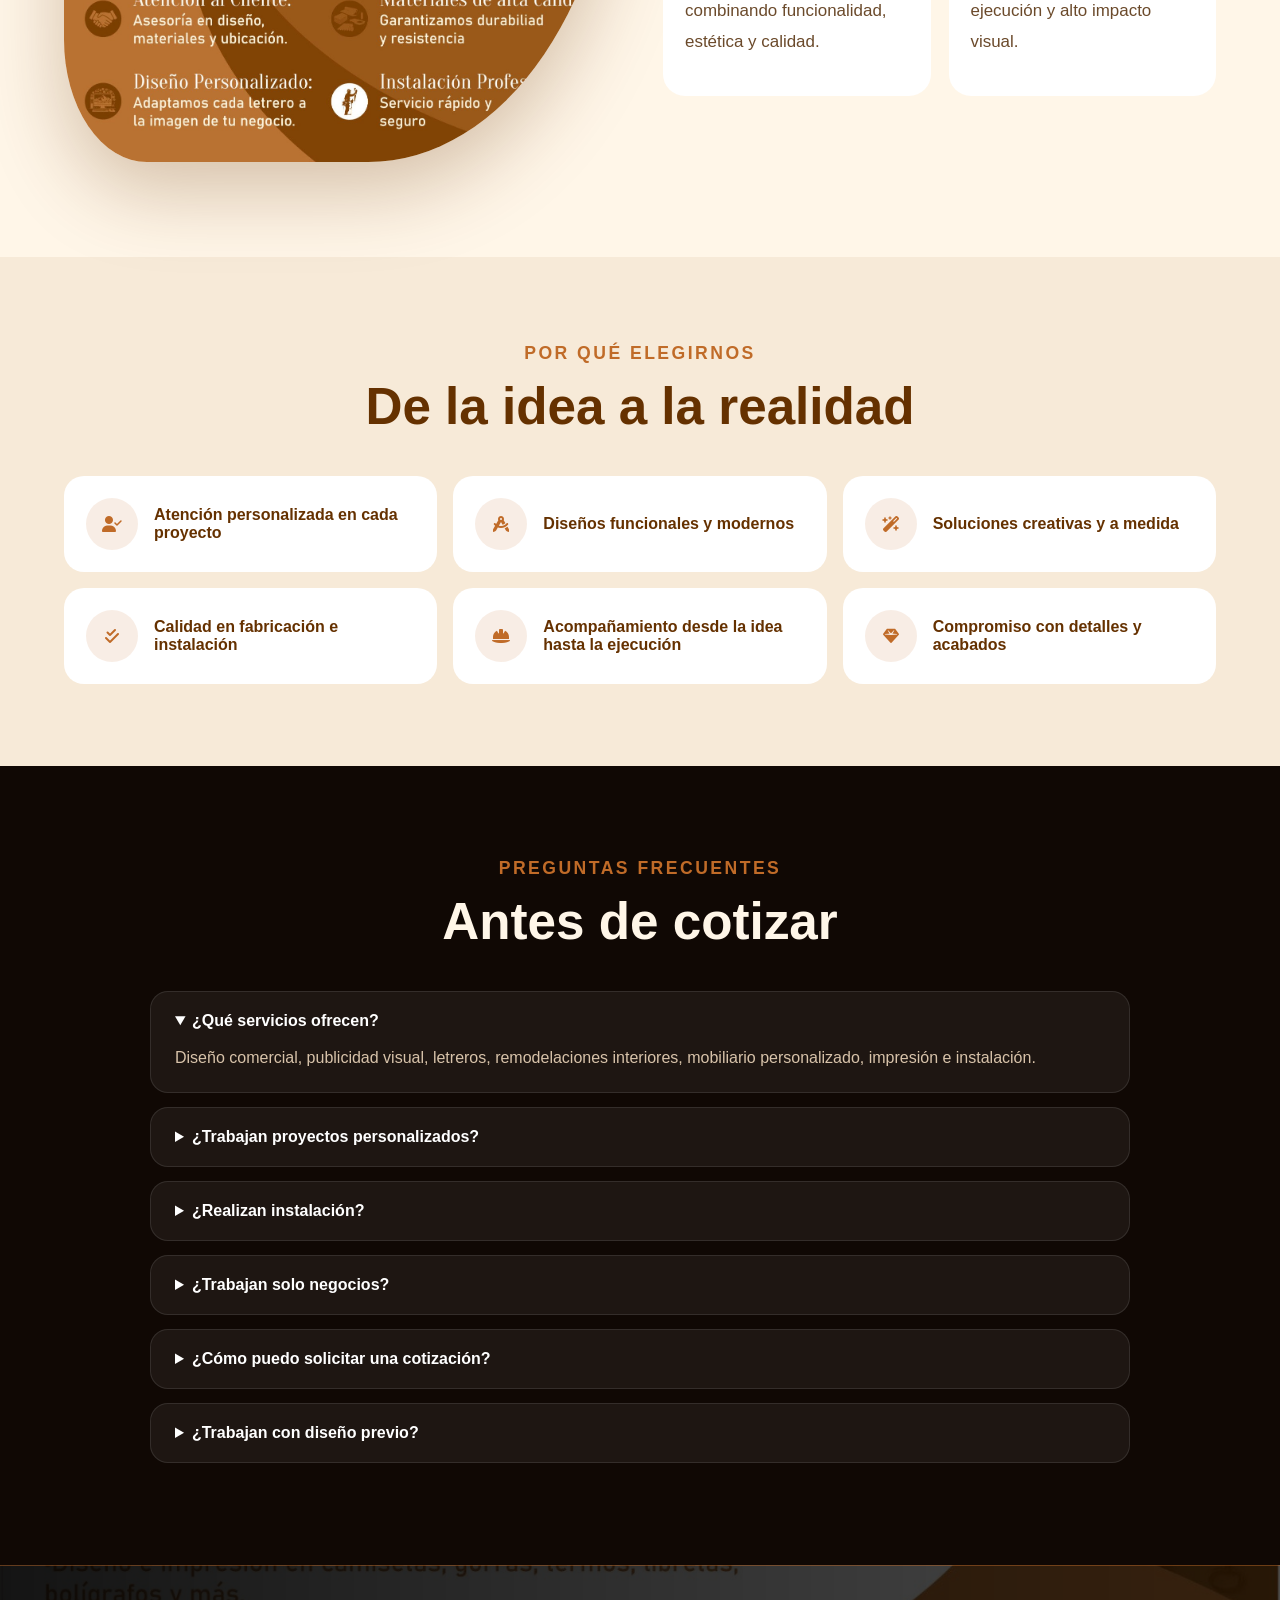
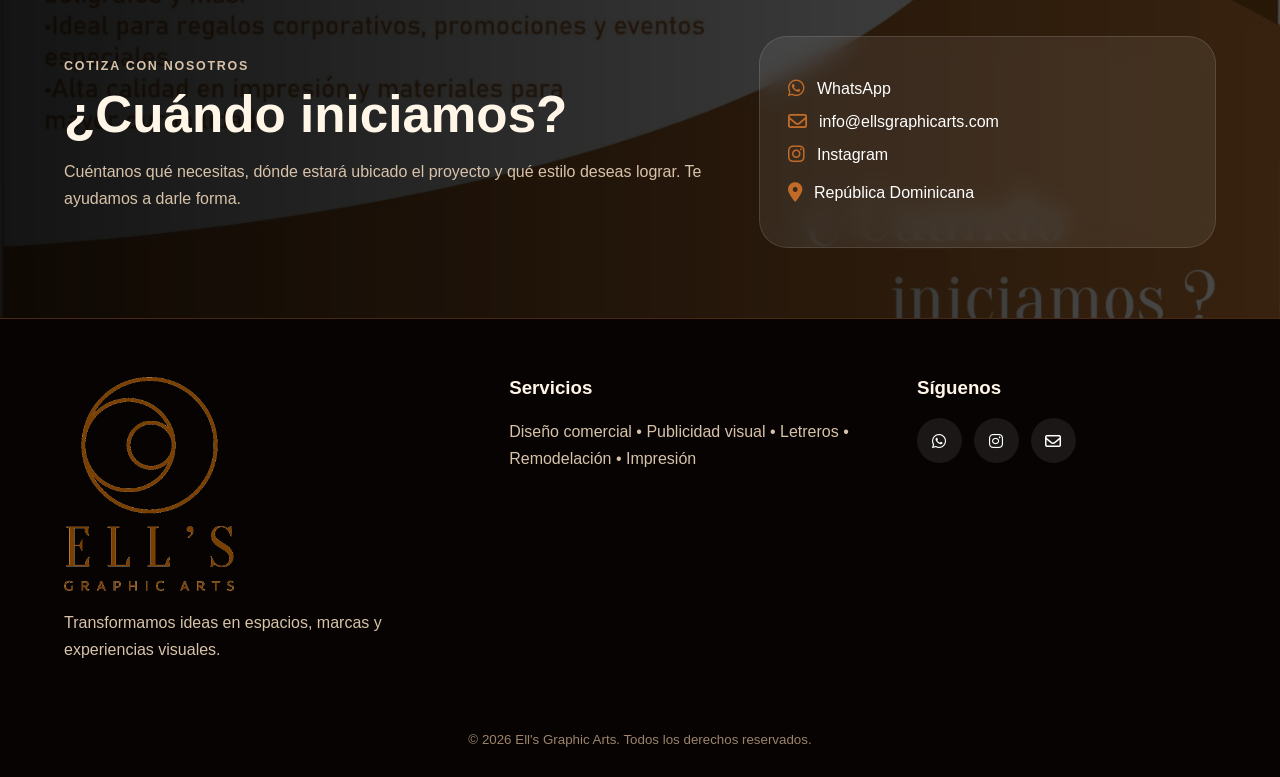
==== commit 19c0147a: "Update Ells website responsive header and logo" ====
--- a/index.html
+++ b/index.html
@@ -1,259 +1,248 @@
 <!DOCTYPE html>
 <html lang="es">
 <head>
-  <meta charset="UTF-8" />
-  <meta name="viewport" content="width=device-width, initial-scale=1.0" />
-  <meta name="description" content="Ell's Graphic Arts: estudio creativo de diseño gráfico, impresión, rotulación, letreros, artículos publicitarios y branding para negocios en República Dominicana." />
-  <meta name="keywords" content="Ells Graphic Arts, diseño gráfico, impresión, rotulación, letreros, branding, artículos publicitarios, República Dominicana" />
-  <meta name="author" content="Ell's Graphic Arts" />
-  <meta name="theme-color" content="#C4622D" />
-  <meta property="og:title" content="Ell's Graphic Arts | Diseño, impresión y rotulación" />
-  <meta property="og:description" content="Diseño visual, impresión, letreros y branding para marcas que quieren verse profesionales y llegar más lejos." />
-  <meta property="og:type" content="website" />
-  <meta property="og:image" content="assets/img/optimized/letreros-banner.webp" />
-  <meta property="og:locale" content="es_DO" />
-  <title>Ell's Graphic Arts | Diseño, impresión, branding y rotulación</title>
-  <link rel="icon" href="assets/icons/favicon.svg" type="image/svg+xml" />
-  <link rel="preconnect" href="https://fonts.googleapis.com" />
-  <link rel="preconnect" href="https://fonts.gstatic.com" crossorigin />
-  <link href="https://fonts.googleapis.com/css2?family=DM+Sans:wght@300;400;500;600;700;800;900&family=Playfair+Display:ital,wght@0,700;0,900;1,700;1,900&display=swap" rel="stylesheet" />
-  <link rel="stylesheet" href="css/styles.css" />
-    <link rel="stylesheet" href="https://cdnjs.cloudflare.com/ajax/libs/font-awesome/6.5.2/css/all.min.css">
+    <meta charset="UTF-8" />
+    <meta name="viewport" content="width=device-width, initial-scale=1.0" />
+    <title>Ell's Graphic Arts | Diseño, Publicidad y Remodelación</title>
+    <meta name="description" content="Creamos espacios y marcas con identidad. Diseño comercial, publicidad visual, letreros, impresión, mobiliario, fachadas y remodelaciones en República Dominicana." />
+    <meta name="keywords" content="Ells Graphic Arts, diseño comercial, letreros, publicidad visual, impresión digital, remodelaciones interiores, fachadas ACM, República Dominicana" />
+    <meta name="author" content="Ell's Graphic Arts" />
+    <meta property="og:title" content="Ell's Graphic Arts | Diseño, Publicidad y Remodelación" />
+    <meta property="og:description" content="Especialistas en letreros, mobiliario, impresión, fachadas, remodelaciones interiores y soluciones comerciales personalizadas." />
+    <meta property="og:image" content="assets/img/promo-articulos.jpg" />
+    <meta property="og:type" content="website" />
+    <link rel="icon" href="favicon.ico" />
+    <link rel="apple-touch-icon" href="assets/brand/ells-icon.png" />
+    <link rel="stylesheet" href="https://cdnjs.cloudflare.com/ajax/libs/font-awesome/6.5.2/css/all.min.css" />
+    <link rel="stylesheet" href="css/styles.css" />
 </head>
 <body>
-  <a class="skip-link" href="#inicio">Saltar al contenido</a>
-
-  <header class="site-header" id="top">
-    <nav class="navbar" aria-label="Navegación principal">
-      <a href="#inicio" class="brand" aria-label="Ell's Graphic Arts inicio">
-        <span class="brand-mark">E</span>
-        <span class="brand-text">Ell's <strong>Graphic Arts</strong></span>
-      </a>
-      <button class="menu-toggle" aria-label="Abrir menú" aria-expanded="false" aria-controls="nav-panel">
-        <span></span><span></span><span></span>
-      </button>
-      <div class="nav-panel" id="nav-panel">
-        <a href="#nosotros">Nosotros</a>
-        <a href="#servicios">Servicios</a>
-        <a href="#portfolio">Portfolio</a>
-        <a href="#letreros">Letreros</a>
-        <a href="#paquetes">Paquetes</a>
-        <a href="#faq">FAQ</a>
-        <a href="#contacto">Contacto</a>
-        
-      </div>
-    </nav>
-</header>
-
-  <main id="inicio">
-    <section class="hero section-padding">
-      <div class="hero-copy reveal">
-        <span class="eyebrow">Creative design studio</span>
-        <h1>Letreros y soluciones gráficas que hacen que tu marca <em>se vea grande</em>.</h1>
-        <p>Diseño, fabricación e instalación de letreros, rotulación, viniles, publicidad exterior y branding para negocios que quieren destacar con una imagen profesional.</p>
-        <div class="hero-actions">
-          <a class="btn btn-primary" href="#portfolio">Ver trabajos</a>
-          <a class="btn btn-secondary" href="#contacto">Cotizar proyecto</a>
-        </div>
-        <div class="hero-proof" aria-label="Resumen de experiencia">
-          <div><strong>Branding</strong><span>Identidad visual</span></div>
-          <div><strong>Print</strong><span>Impresión y promo</span></div>
-          <div><strong>Signs</strong><span>Letreros y rotulación</span></div>
-        </div>
-      </div>
-
-      <div class="hero-showcase reveal" aria-label="Muestra visual de trabajos">
-        <figure class="showcase-card tall">
-          <img src="assets/img/optimized/letreros-banner.webp" alt="Banner principal de Ells Graphic Arts con letreros, vallas y rotulación" loading="eager" />
-          <figcaption>Brand identity</figcaption>
-        </figure>
-        <figure class="showcase-card">
-          <img src="assets/img/optimized/image-2.webp" alt="Artículos publicitarios personalizados" loading="eager" />
-          <figcaption>Promotional items</figcaption>
-        </figure>
-        <figure class="showcase-card wide">
-          <img src="assets/img/optimized/letreros-completo.webp" alt="Catálogo visual de soluciones gráficas y letreros de Ells Graphic Arts" loading="lazy" />
-          <figcaption>Outdoor advertising</figcaption>
-        </figure>
-      </div>
-    </section>
-
-    <section class="marquee" aria-label="Especialidades principales">
-      <div class="marquee-track">
-        <span>Diseño gráfico</span><span>Branding</span><span>Rotulación</span><span>Letreros LED</span><span>Viniles</span><span>Flyers</span><span>Social media</span><span>Impresión</span>
-        <span>Diseño gráfico</span><span>Branding</span><span>Rotulación</span><span>Letreros LED</span><span>Viniles</span><span>Flyers</span><span>Social media</span><span>Impresión</span>
-      </div>
-    </section>
-
-    <section id="nosotros" class="about section-padding">
-      <div class="section-heading reveal">
-        <span class="eyebrow">Quiénes somos</span>
-        <h2>Una marca creativa independiente con mentalidad de crecimiento.</h2>
-      </div>
-      <div class="about-layout reveal">
-        <p>En Ell's Graphic Arts convertimos ideas en piezas visuales que comunican, venden y se recuerdan. Trabajamos desde el concepto hasta el acabado final: diseño, materiales, impresión, instalación y presencia digital.</p>
-        <div class="features-grid">
-          <article><strong>01</strong><h3>Diseño con intención</h3><p>No diseñamos solo “bonito”: diseñamos para que tu marca se entienda y conecte.</p></article>
-          <article><strong>02</strong><h3>Producción completa</h3><p>Desde un logo hasta un letrero, una campaña o material promocional.</p></article>
-          <article><strong>03</strong><h3>Imagen consistente</h3><p>Colores, tipografías, estilo visual y piezas alineadas con tu negocio.</p></article>
-          <article><strong>04</strong><h3>Resultado profesional</h3><p>Archivos preparados, acabados limpios y asesoría durante el proceso.</p></article>
-        </div>
-      </div>
-    </section>
-
-    <section id="servicios" class="services section-padding">
-      <div class="section-heading center reveal">
-        <span class="eyebrow">Servicios</span>
-        <h2>Todo lo que tu marca necesita para verse profesional.</h2>
-        <p>Soluciones creativas para emprendimientos, tiendas, restaurantes, eventos, marcas personales y empresas.</p>
-      </div>
-      <div class="cards-grid reveal">
-        <article class="service-card"><span>Branding</span><h3>Identidad visual</h3><p>Logos, paletas de color, tipografías, manual básico de marca y aplicaciones.</p></article>
-        <article class="service-card featured"><span>Print</span><h3>Impresión & publicidad</h3><p>Flyers, tarjetas, banners, brochures, stickers, menús, lonas y material comercial.</p></article>
-        <article class="service-card"><span>Signs</span><h3>Letreros & rotulación</h3><p>Letreros iluminados, neón LED, viniles, cristales, vehículos y monolitos.</p></article>
-        <article class="service-card"><span>Social</span><h3>Contenido para redes</h3><p>Posts, stories, banners, anuncios y piezas listas para Instagram, Facebook o TikTok.</p></article>
-        <article class="service-card"><span>Promo</span><h3>Artículos promocionales</h3><p>Camisetas, gorras, termos, libretas, bolígrafos y regalos corporativos.</p></article>
-        <article class="service-card"><span>Custom</span><h3>Proyectos especiales</h3><p>Soluciones a medida para lanzamientos, campañas, eventos y negocios físicos.</p></article>
-      </div>
-    </section>
-
-    <section id="portfolio" class="portfolio section-padding">
-      <div class="section-heading center reveal">
-        <span class="eyebrow">Portfolio</span>
-        <h2>Trabajos visuales con presencia.</h2>
-      </div>
-      <div class="filter-bar reveal" aria-label="Filtros de portfolio">
-        <button class="filter-btn is-active" data-filter="all">Todo</button>
-        <button class="filter-btn" data-filter="branding">Branding</button>
-        <button class="filter-btn" data-filter="print">Impresión</button>
-        <button class="filter-btn" data-filter="signs">Letreros</button>
-      </div>
-      <div class="portfolio-grid reveal">
-        <article class="portfolio-item" data-category="branding"><img src="assets/img/optimized/image-1.webp" alt="Trabajo de branding y diseño visual" loading="lazy"><div><span>Branding</span><h3>Identidad de marca</h3></div></article>
-        <article class="portfolio-item" data-category="print"><img src="assets/img/optimized/image-2.webp" alt="Material promocional impreso" loading="lazy"><div><span>Print</span><h3>Promocionales</h3></div></article>
-        <article class="portfolio-item large" data-category="signs"><img src="assets/img/optimized/image-3.webp" alt="Publicidad exterior y gran formato" loading="lazy"><div><span>Signs</span><h3>Gran formato</h3></div></article>
-        <article class="portfolio-item" data-category="signs"><img src="assets/img/optimized/image-4.webp" alt="Letrero iluminado para negocio" loading="lazy"><div><span>LED</span><h3>Letreros iluminados</h3></div></article>
-      </div>
-    </section>
-
-
-    <section id="letreros" class="signage section-padding">
-      <div class="section-heading center reveal">
-        <span class="eyebrow">Nueva línea visual</span>
-        <h2>Letreros, rótulos y presencia comercial para negocios que quieren ser vistos.</h2>
-        <p>Esta sección usa la nueva propuesta gráfica de Ell's Graphic Arts: letreros a relieve, neón LED, monolitos, vallas, cristales, paredes, vehículos y fachadas corporativas.</p>
-      </div>
-
-      <div class="signage-showcase reveal">
-        <figure class="signage-hero">
-          <img src="assets/img/optimized/letreros-banner.webp" alt="Propuesta visual de Ell's Graphic Arts para letreros y rotulación" loading="lazy" />
-        </figure>
-        <div class="signage-content">
-          <span class="eyebrow">Servicios destacados</span>
-          <h3>Creamos letreros que dan visibilidad a tu marca.</h3>
-          <ul>
-            <li>Letreros a relieve iluminados y retroiluminados.</li>
-            <li>Letreros de neón LED personalizados.</li>
-            <li>Monolitos publicitarios y rótulos exteriores.</li>
-            <li>Viniles para cristales, paredes y vehículos.</li>
-            <li>Vallas, banners tensados y publicidad gran formato.</li>
-          </ul>
-          <a class="btn btn-primary" href="#contacto">Solicitar cotización</a>
-        </div>
-      </div>
-
-      <div class="signage-poster reveal">
-        <img src="assets/img/optimized/letreros-completo.webp" alt="Resumen completo de soluciones gráficas: letreros, rótulos, vallas y rotulación de vehículos" loading="lazy" />
-      </div>
-    </section>
-
-    <section id="proceso" class="process section-padding">
-      <div class="section-heading center reveal">
-        <span class="eyebrow">Proceso</span>
-        <h2>De la idea al resultado final.</h2>
-      </div>
-      <div class="timeline reveal">
-        <article><span>01</span><h3>Consulta</h3><p>Nos cuentas qué necesitas, objetivo, tamaño, uso y estilo de marca.</p></article>
-        <article><span>02</span><h3>Propuesta</h3><p>Definimos diseño, materiales, tiempos, precio y entregables.</p></article>
-        <article><span>03</span><h3>Diseño</h3><p>Creamos la pieza visual y hacemos ajustes antes de producción.</p></article>
-        <article><span>04</span><h3>Entrega</h3><p>Preparamos archivos, impresión, acabado o instalación según el proyecto.</p></article>
-      </div>
-    </section>
-
-    <section id="paquetes" class="packages section-padding">
-      <div class="section-heading center reveal">
-        <span class="eyebrow">Paquetes</span>
-        <h2>Opciones simples para empezar.</h2>
-        <p>Los precios pueden ajustarse según tamaño, materiales y complejidad.</p>
-      </div>
-      <div class="pricing-grid reveal">
-        <article><span>Starter</span><h3>Brand Basic</h3><p>Logo básico + paleta de color + pieza para redes.</p><a href="#contacto">Cotizar</a></article>
-        <article class="popular"><span>Popular</span><h3>Business Kit</h3><p>Logo + tarjetas + flyer + plantilla social + archivos finales.</p><a href="#contacto">Cotizar</a></article>
-        <article><span>Pro</span><h3>Store Visibility</h3><p>Rotulación, letrero, viniles o material visual para negocio físico.</p><a href="#contacto">Cotizar</a></article>
-      </div>
-    </section>
-
-    <section id="faq" class="faq section-padding">
-      <div class="section-heading center reveal">
-        <span class="eyebrow">Preguntas frecuentes</span>
-        <h2>Antes de cotizar.</h2>
-      </div>
-      <div class="faq-list reveal">
-        <details><summary>¿Pueden crear mi logo desde cero?</summary><p>Sí. Podemos trabajar desde una idea inicial, referencias visuales o una marca ya existente que necesite modernizarse.</p></details>
-        <details><summary>¿Hacen impresión e instalación?</summary><p>Sí. Según el proyecto, se puede trabajar diseño, impresión, acabado e instalación de piezas visuales o letreros.</p></details>
-        <details><summary>¿Qué necesito enviar para cotizar?</summary><p>Nombre del negocio, tipo de pieza, medidas aproximadas, fotos del lugar si aplica, referencias y fecha deseada.</p></details>
-        <details><summary>¿Trabajan contenido para redes sociales?</summary><p>Sí. Podemos diseñar posts, stories, anuncios, banners y piezas promocionales listas para publicar.</p></details>
-      </div>
-    </section>
-
-    <section id="contacto" class="contact section-padding">
-      <div class="contact-card reveal">
-        <span class="eyebrow">Cotiza tu proyecto</span>
-        <h2>Haz que tu marca llegue a todos lados.</h2>
-        <p>Escríbenos por WhatsApp y cuéntanos qué necesitas. Te orientamos con diseño, materiales, tamaño y acabado.</p>
-        <div class="contact-actions">
-          <a class="btn btn-primary" href="https://wa.me/18298862508?text=Hola%20Ells%20Graphic%20Arts%2C%20quiero%20cotizar%20un%20proyecto" target="_blank" rel="noopener">WhatsApp 829.886.2508</a>
-          <a class="btn btn-secondary" href="https://wa.me/18498802809?text=Hola%20Ells%20Graphic%20Arts%2C%20necesito%20informaci%C3%B3n" target="_blank" rel="noopener">WhatsApp 849.880.2809</a>
-        </div>
-        <div class="socials" aria-label="Redes sociales">
-          <a href="#" aria-label="Instagram de Ell's Graphic Arts">Instagram</a>
-          <a href="#" aria-label="Facebook de Ell's Graphic Arts">Facebook</a>
-          <a href="#" aria-label="TikTok de Ell's Graphic Arts">TikTok</a>
-          <a href="mailto:info@ellsgraphicarts.com" aria-label="Enviar email">Email</a>
-        </div>
-      </div>
-    </section>
-  </main>
-<footer class="footer">
-    <div>
-      <strong>Ell's Graphic Arts</strong>
-      <p>Diseño · Impresión · Rotulación · Branding</p>
+    <header class="site-header" id="top">
+        <a href="#inicio" class="brand" aria-label="Ell's Graphic Arts">
+            <img src="assets/brand/ells-logo.png" alt="Ell's Graphic Arts logo" />
+        </a>
+
+        <button class="menu-toggle" aria-label="Abrir menú">
+            <i class="fa-solid fa-bars"></i>
+        </button>
+
+        <nav class="main-nav">
+            <a href="#inicio" class="active">Inicio</a>
+            <a href="#servicios">Servicios</a>
+            <a href="#letreros">Letreros</a>
+            <a href="#portfolio">Portfolio</a>
+            <a href="#nosotros">Nosotros</a>
+            <a href="#faq">FAQ</a>
+            <a href="#contacto">Contacto</a>
+        </nav>
+
+        <div class="header-socials" aria-label="Redes sociales">
+            <a href="https://wa.me/18297295988" target="_blank" rel="noopener" aria-label="WhatsApp"><i class="fa-brands fa-whatsapp"></i></a>
+            <a href="https://www.instagram.com/ellsgraphicarts?igsh=MXM2cHJva2ZtamV0ZQ%3D%3D&utm_source=qr" target="_blank" rel="noopener" aria-label="Instagram"><i class="fa-brands fa-instagram"></i></a>
+            <a href="mailto:info@ellsgraphicarts.com" aria-label="Email"><i class="fa-regular fa-envelope"></i></a>
+        </div>
+    </header>
+
+    <main>
+        <section id="inicio" class="hero section">
+            <div class="hero-bg"></div>
+            <div class="hero-content">
+                <p class="eyebrow">Ell's | Diseño • Publicidad • Remodelación</p>
+                <h1>Creamos espacios y marcas con identidad.</h1>
+                <p class="hero-text">Especialistas en letreros, mobiliario, impresión, fachadas, remodelaciones interiores y soluciones comerciales personalizadas.</p>
+                <div class="hero-actions">
+                    <a class="btn primary" href="https://wa.me/18297295988" target="_blank" rel="noopener">Cotizar proyecto <i class="fa-solid fa-arrow-right"></i></a>
+                    <a class="btn ghost" href="#portfolio">Ver trabajos</a>
+                </div>
+                <div class="hero-points">
+                    <article><i class="fa-solid fa-handshake-angle"></i><span>Atención personalizada</span></article>
+                    <article><i class="fa-solid fa-pen-ruler"></i><span>Diseño a medida</span></article>
+                    <article><i class="fa-solid fa-screwdriver-wrench"></i><span>Instalación profesional</span></article>
+                    <article><i class="fa-solid fa-award"></i><span>Alta calidad</span></article>
+                </div>
+            </div>
+        </section>
+
+        <section id="servicios" class="section services">
+            <div class="section-head">
+                <p class="eyebrow">Soluciones integrales</p>
+                <h2>El arte de transformar espacios</h2>
+                <p>Trabajamos en toda República Dominicana con soluciones creativas, funcionales y listas para ejecutar.</p>
+            </div>
+
+            <div class="services-grid">
+                <article><i class="fa-solid fa-store"></i><h3>Diseño Comercial</h3><p>Conceptos visuales para negocios, oficinas y espacios con identidad.</p></article>
+                <article><i class="fa-solid fa-house-chimney-window"></i><h3>Remodelaciones Interiores</h3><p>Transformamos espacios con estética, funcionalidad y acabados modernos.</p></article>
+                <article><i class="fa-solid fa-couch"></i><h3>Fabricación de Mobiliario</h3><p>Muebles, exhibidores y soluciones personalizadas para proyectos comerciales.</p></article>
+                <article><i class="fa-solid fa-bullhorn"></i><h3>Publicidad Visual</h3><p>Material gráfico, señalética, rótulos y presencia visual para marcas.</p></article>
+                <article><i class="fa-solid fa-sign-hanging"></i><h3>Letreros & Señalización</h3><p>Letreros iluminados, neón LED, monolitos, señalización y rotulación.</p></article>
+                <article><i class="fa-solid fa-building"></i><h3>Fachadas en ACM</h3><p>Revestimientos, estructuras y fachadas comerciales de alto impacto.</p></article>
+                <article><i class="fa-solid fa-hammer"></i><h3>Herrería & Estructuras</h3><p>Estructuras resistentes para publicidad, mobiliario y proyectos especiales.</p></article>
+                <article><i class="fa-solid fa-border-all"></i><h3>Sheetrock & Plafones</h3><p>Soluciones interiores para oficinas, locales comerciales y remodelaciones.</p></article>
+                <article><i class="fa-solid fa-print"></i><h3>Impresión Digital</h3><p>Viniles, banners, lonas, material publicitario y acabados promocionales.</p></article>
+                <article><i class="fa-solid fa-palette"></i><h3>Branding & Diseño Gráfico</h3><p>Identidad visual, piezas gráficas y comunicación visual para marcas.</p></article>
+                <article><i class="fa-solid fa-car-side"></i><h3>Viniles & Rotulación</h3><p>Rotulación de vehículos, cristales, paredes y espacios comerciales.</p></article>
+                <article><i class="fa-solid fa-lightbulb"></i><h3>Iluminación Decorativa</h3><p>Detalles luminosos para destacar ambientes, marcas y espacios.</p></article>
+            </div>
+        </section>
+
+        <section id="letreros" class="section signage">
+            <div class="section-head light">
+                <p class="eyebrow">Letreros que se ven</p>
+                <h2>Opciones principales</h2>
+            </div>
+
+            <div class="signage-layout">
+                <article class="signage-card">
+                    <span>01</span>
+                    <h3>Letreros a relieve iluminados</h3>
+                    <p>Alta visibilidad día y noche con materiales premium y sistemas de iluminación LED.</p>
+                </article>
+                <article class="signage-card">
+                    <span>02</span>
+                    <h3>Letreros retroiluminados</h3>
+                    <p>Halo de luz elegante desde la parte trasera, ideal para marcas premium.</p>
+                </article>
+                <article class="signage-card">
+                    <span>03</span>
+                    <h3>Letreros sin iluminación</h3>
+                    <p>Diseños tridimensionales sobrios para interiores, exteriores e identificación corporativa.</p>
+                </article>
+                <article class="signage-card">
+                    <span>04</span>
+                    <h3>Letreros de neón LED</h3>
+                    <p>Estilo vibrante para bares, tiendas, restaurantes y espacios creativos.</p>
+                </article>
+                <article class="signage-card">
+                    <span>05</span>
+                    <h3>Monolitos publicitarios</h3>
+                    <p>Estructuras verticales de gran tamaño para entradas de negocios y parques industriales.</p>
+                </article>
+            </div>
+
+            <picture class="wide-showcase">
+                <source srcset="assets/img/letreros-relieve.webp" type="image/webp">
+                <img src="assets/img/letreros-relieve.jpg" alt="Tipos de letreros Ell's Graphic Arts" loading="lazy">
+            </picture>
+        </section>
+
+        <section id="portfolio" class="section portfolio">
+            <div class="portfolio-intro">
+                <p class="eyebrow">Portfolio visual</p>
+                <h2>Diseño, publicidad y espacios que hablan por tu marca</h2>
+                <ul>
+                    <li>Publicidad a gran escala</li>
+                    <li>Rotulación de cristales, paredes y vehículos</li>
+                    <li>Vallas publicitarias y banners tensados</li>
+                    <li>Identidad corporativa y señalización</li>
+                    <li>Fabricación con tecnología avanzada</li>
+                </ul>
+            </div>
+
+            <div class="portfolio-grid">
+                <article class="project-card large">
+                    <img src="assets/img/publicidad-escala.jpg" alt="Publicidad a gran escala Ell's Graphic Arts" loading="lazy">
+                    <div><h3>Publicidad a Gran Escala</h3><p>Vallas publicitarias, banners tensados y señalización exterior.</p></div>
+                </article>
+                <article class="project-card">
+                    <img src="assets/img/promo-articulos.jpg" alt="Artículos publicitarios personalizados" loading="lazy">
+                    <div><h3>Artículos Publicitarios</h3><p>Camisetas, gorras, termos, libretas, bolígrafos y más.</p></div>
+                </article>
+                <article class="project-card">
+                    <img src="assets/img/brand-story.jpg" alt="Branding y diseño gráfico Ell's" loading="lazy">
+                    <div><h3>Branding & Diseño</h3><p>Desarrollo visual para marcas y proyectos comerciales.</p></div>
+                </article>
+            </div>
+        </section>
+
+        <section id="nosotros" class="section about">
+            <div class="about-image">
+                <img src="assets/img/brand-story.jpg" alt="Equipo creativo trabajando en diseño gráfico" loading="lazy">
+            </div>
+            <div class="about-copy">
+                <p class="eyebrow">Quiénes somos</p>
+                <h2>Ell's Graphic Arts</h2>
+                <p>Ell's Graphic Arts es una empresa creativa enfocada en diseño comercial, publicidad visual y remodelaciones interiores. Combinamos creatividad, fabricación y ejecución para transformar ideas en espacios y experiencias con identidad propia.</p>
+                <h3>Historia de la marca</h3>
+                <p>El nombre Ell's nace inspirado en el concepto de nuevo comienzo, amanecer y evolución. La marca representa transformación, creatividad y la capacidad de darle vida a nuevas ideas, espacios y proyectos.</p>
+                <div class="mission-grid">
+                    <article><h4>Misión</h4><p>Brindar soluciones creativas e innovadoras en diseño, publicidad y remodelación, combinando funcionalidad, estética y calidad.</p></article>
+                    <article><h4>Visión</h4><p>Ser una empresa reconocida por crear proyectos con identidad, calidad de ejecución y alto impacto visual.</p></article>
+                </div>
+            </div>
+        </section>
+
+        <section class="section why">
+            <div class="section-head">
+                <p class="eyebrow">Por qué elegirnos</p>
+                <h2>De la idea a la realidad</h2>
+            </div>
+            <div class="why-grid">
+                <article><i class="fa-solid fa-user-check"></i><span>Atención personalizada en cada proyecto</span></article>
+                <article><i class="fa-solid fa-compass-drafting"></i><span>Diseños funcionales y modernos</span></article>
+                <article><i class="fa-solid fa-wand-magic-sparkles"></i><span>Soluciones creativas y a medida</span></article>
+                <article><i class="fa-solid fa-check-double"></i><span>Calidad en fabricación e instalación</span></article>
+                <article><i class="fa-solid fa-helmet-safety"></i><span>Acompañamiento desde la idea hasta la ejecución</span></article>
+                <article><i class="fa-solid fa-gem"></i><span>Compromiso con detalles y acabados</span></article>
+            </div>
+        </section>
+
+        <section id="faq" class="section faq">
+            <div class="section-head light">
+                <p class="eyebrow">Preguntas frecuentes</p>
+                <h2>Antes de cotizar</h2>
+            </div>
+            <div class="faq-list">
+                <details open><summary>¿Qué servicios ofrecen?</summary><p>Diseño comercial, publicidad visual, letreros, remodelaciones interiores, mobiliario personalizado, impresión e instalación.</p></details>
+                <details><summary>¿Trabajan proyectos personalizados?</summary><p>Sí, cada proyecto se adapta a las necesidades y estilo de cada cliente.</p></details>
+                <details><summary>¿Realizan instalación?</summary><p>Sí, ofrecemos fabricación e instalación de nuestros proyectos.</p></details>
+                <details><summary>¿Trabajan solo negocios?</summary><p>No, trabajamos espacios comerciales, oficinas, hogares y proyectos personalizados.</p></details>
+                <details><summary>¿Cómo puedo solicitar una cotización?</summary><p>Puedes contactarnos vía WhatsApp, Instagram o correo enviándonos la información básica de tu proyecto.</p></details>
+                <details><summary>¿Trabajan con diseño previo?</summary><p>Sí, aunque también podemos desarrollar la propuesta desde cero.</p></details>
+            </div>
+        </section>
+
+        <section id="contacto" class="section contact">
+            <div>
+                <p class="eyebrow">Cotiza con nosotros</p>
+                <h2>¿Cuándo iniciamos?</h2>
+                <p>Cuéntanos qué necesitas, dónde estará ubicado el proyecto y qué estilo deseas lograr. Te ayudamos a darle forma.</p>
+            </div>
+            <div class="contact-card">
+                <a href="https://wa.me/18297295988" target="_blank" rel="noopener"><i class="fa-brands fa-whatsapp"></i> WhatsApp</a>
+                <a href="mailto:info@ellsgraphicarts.com"><i class="fa-regular fa-envelope"></i> info@ellsgraphicarts.com</a>
+                <a href="https://www.instagram.com/ellsgraphicarts?igsh=MXM2cHJva2ZtamV0ZQ%3D%3D&utm_source=qr" target="_blank" rel="noopener"><i class="fa-brands fa-instagram"></i> Instagram</a>
+                <p><i class="fa-solid fa-location-dot"></i> República Dominicana</p>
+            </div>
+        </section>
+    </main>
+
+    <footer class="site-footer">
+        <div>
+            <img src="assets/brand/ells-logo.png" alt="Ell's Graphic Arts logo" />
+            <p>Transformamos ideas en espacios, marcas y experiencias visuales.</p>
+        </div>
+        <div>
+            <h3>Servicios</h3>
+            <p>Diseño comercial • Publicidad visual • Letreros • Remodelación • Impresión</p>
+        </div>
+        <div>
+            <h3>Síguenos</h3>
+            <div class="footer-socials">
+                <a href="https://wa.me/18297295988" target="_blank" rel="noopener"><i class="fa-brands fa-whatsapp"></i></a>
+                <a href="https://www.instagram.com/ellsgraphicarts?igsh=MXM2cHJva2ZtamV0ZQ%3D%3D&utm_source=qr" target="_blank" rel="noopener"><i class="fa-brands fa-instagram"></i></a>
+                <a href="mailto:info@ellsgraphicarts.com"><i class="fa-regular fa-envelope"></i></a>
+            </div>
+        </div>
+        <small>© 2026 Ell's Graphic Arts. Todos los derechos reservados.</small>
+    </footer>
+
+    <div class="floating-socials" aria-label="Accesos rápidos">
+        <a href="https://wa.me/18297295988" target="_blank" rel="noopener" class="whatsapp" aria-label="WhatsApp"><i class="fa-brands fa-whatsapp"></i></a>
+        <a href="https://www.instagram.com/ellsgraphicarts?igsh=MXM2cHJva2ZtamV0ZQ%3D%3D&utm_source=qr" target="_blank" rel="noopener" class="instagram" aria-label="Instagram"><i class="fa-brands fa-instagram"></i></a>
+        <a href="mailto:info@ellsgraphicarts.com" class="email" aria-label="Email"><i class="fa-regular fa-envelope"></i></a>
     </div>
-    <div class="footer-links">
-      <a href="#servicios">Servicios</a>
-      <a href="#portfolio">Portfolio</a>
-        <a href="#letreros">Letreros</a>
-      <a href="#contacto">Contacto</a>
-      <a href="#top">Arriba ↑</a>
-    </div>
-  </footer>
-
-  <script src="js/main.js"></script>
-
-<div class="floating-socials" aria-label="Redes sociales">
-    <a href="#" target="_blank" rel="noopener" class="social-link whatsapp" aria-label="WhatsApp">
-        <i class="fa-brands fa-whatsapp"></i>
-    </a>
-    <a href="#" target="_blank" rel="noopener" class="social-link instagram" aria-label="Instagram">
-        <i class="fa-brands fa-instagram"></i>
-    </a>
-    <a href="#" target="_blank" rel="noopener" class="social-link facebook" aria-label="Facebook">
-        <i class="fa-brands fa-facebook-f"></i>
-    </a>
-    <a href="#" target="_blank" rel="noopener" class="social-link tiktok" aria-label="TikTok">
-        <i class="fa-brands fa-tiktok"></i>
-    </a>
-</div>
-
+
+    <script src="js/main.js"></script>
 </body>
 </html>
--- a/css/styles.css
+++ b/css/styles.css
@@ -1,118 +1,631 @@
-*,*::before,*::after{box-sizing:border-box;margin:0;padding:0}:root{--brown:#321707;--brown-2:#6f3915;--terracotta:#c4622d;--terracotta-2:#e58650;--cream:#fff7ed;--cream-2:#f4e6cf;--gold:#d9a441;--sand:#c9a67a;--ink:#1d120b;--white:#fff;--muted:#7c624d;--line:rgba(111,57,21,.16);--shadow:0 24px 70px rgba(50,23,7,.14);--radius:30px}html{scroll-behavior:smooth}body{font-family:'DM Sans',system-ui,sans-serif;background:var(--cream);color:var(--brown);overflow-x:hidden}body::before{content:'';position:fixed;inset:-20% -10% auto auto;width:520px;height:520px;background:radial-gradient(circle,rgba(196,98,45,.22),transparent 62%);z-index:-1}img{max-width:100%;display:block}a{color:inherit}.skip-link{position:absolute;left:-999px;top:12px;background:var(--brown);color:var(--cream);padding:.8rem 1rem;border-radius:999px;z-index:9999}.skip-link:focus{left:12px}.site-header{position:fixed;inset:0 0 auto;z-index:1000;background:rgba(255,247,237,.82);backdrop-filter:blur(18px);border-bottom:1px solid var(--line)}.navbar{width:min(1200px,92%);margin:auto;height:78px;display:flex;align-items:center;justify-content:space-between;gap:1rem}.brand{display:flex;align-items:center;gap:.7rem;text-decoration:none}.brand-mark{width:42px;height:42px;display:grid;place-items:center;border-radius:15px;background:linear-gradient(135deg,var(--brown),var(--terracotta));color:var(--cream);font-family:'Playfair Display',serif;font-weight:900;font-size:1.55rem;box-shadow:0 12px 28px rgba(196,98,45,.25)}.brand-text{font-family:'Playfair Display',serif;font-weight:900;font-size:1.1rem;line-height:.95;text-transform:uppercase;letter-spacing:.02em}.brand-text strong{display:block;color:var(--terracotta)}.nav-panel{display:flex;align-items:center;gap:1.1rem}.nav-panel a{text-decoration:none;font-size:.78rem;font-weight:900;text-transform:uppercase;letter-spacing:.075em;color:var(--brown-2)}.nav-panel a:hover{color:var(--terracotta)}.nav-cta,.btn{border-radius:999px;padding:.82rem 1.18rem;display:inline-flex;align-items:center;justify-content:center;gap:.35rem}.nav-cta,.btn-primary{background:var(--terracotta);color:var(--white)!important;border:2px solid var(--terracotta);box-shadow:0 14px 30px rgba(196,98,45,.26)}.btn-secondary{background:rgba(255,255,255,.45);border:2px solid var(--sand);color:var(--brown)}.menu-toggle{display:none;width:46px;height:42px;border:0;border-radius:14px;background:var(--cream-2);padding:10px;cursor:pointer}.menu-toggle span{display:block;height:2px;background:var(--brown);margin:5px 0;border-radius:999px;transition:.25s}.menu-toggle.is-open span:nth-child(1){transform:translateY(7px) rotate(45deg)}.menu-toggle.is-open span:nth-child(2){opacity:0}.menu-toggle.is-open span:nth-child(3){transform:translateY(-7px) rotate(-45deg)}.section-padding{padding:112px max(5vw,24px)}.hero{min-height:100vh;padding-top:132px;display:grid;grid-template-columns:minmax(0,1fr) minmax(360px,.9fr);gap:56px;align-items:center;width:min(1280px,100%);margin:auto}.eyebrow{display:inline-block;background:rgba(196,98,45,.12);color:var(--terracotta);font-size:.72rem;font-weight:900;letter-spacing:.14em;text-transform:uppercase;padding:.45rem .9rem;border-radius:999px;margin-bottom:1rem}.hero h1,.section-heading h2,.contact-card h2{font-family:'Playfair Display',serif;font-weight:900;line-height:1.02}.hero h1{font-size:clamp(3rem,7.4vw,6.8rem);letter-spacing:-.065em;margin-bottom:1.2rem;max-width:780px}.hero h1 em{color:var(--terracotta);font-style:italic}.hero p{font-size:1.1rem;line-height:1.8;color:var(--brown-2);max-width:620px}.hero-actions,.contact-actions{display:flex;gap:.85rem;flex-wrap:wrap;margin:2rem 0}.btn{font-weight:900;text-decoration:none;transition:.25s ease}.btn:hover{transform:translateY(-3px)}.hero-proof{display:grid;grid-template-columns:repeat(3,1fr);gap:12px;max-width:690px}.hero-proof div{background:rgba(255,255,255,.62);border:1px solid var(--line);border-radius:22px;padding:16px;box-shadow:0 16px 44px rgba(50,23,7,.06)}.hero-proof strong{display:block;font-family:'Playfair Display',serif;font-size:1.15rem}.hero-proof span{font-size:.86rem;color:var(--muted)}.hero-showcase{display:grid;grid-template-columns:1fr 1fr;grid-auto-rows:220px;gap:16px;transform:rotate(-1deg)}.showcase-card{position:relative;overflow:hidden;border-radius:32px;box-shadow:var(--shadow);background:var(--white)}.showcase-card.tall{grid-row:span 2}.showcase-card.wide{grid-column:span 2}.showcase-card img{width:100%;height:100%;object-fit:cover;transition:transform .6s ease}.showcase-card:hover img{transform:scale(1.05)}.showcase-card figcaption{position:absolute;left:16px;bottom:16px;background:rgba(255,247,237,.9);backdrop-filter:blur(10px);border:1px solid rgba(255,255,255,.5);border-radius:999px;padding:.55rem .85rem;font-weight:900;font-size:.78rem;color:var(--brown)}.marquee{overflow:hidden;border-block:1px solid var(--line);background:var(--brown);color:var(--cream)}.marquee-track{display:flex;width:max-content;animation:marquee 28s linear infinite}.marquee span{padding:1rem 1.6rem;font-family:'Playfair Display',serif;font-weight:900;font-size:1.3rem;white-space:nowrap}.marquee span::after{content:'•';margin-left:1.6rem;color:var(--terracotta-2)}@keyframes marquee{to{transform:translateX(-50%)}}.about,.services,.portfolio,.process,.packages,.faq,.contact{width:min(1180px,100%);margin:auto}.section-heading{max-width:860px;margin-bottom:42px}.section-heading.center{text-align:center;margin-inline:auto}.section-heading h2,.contact-card h2{font-size:clamp(2.1rem,4.4vw,4rem);letter-spacing:-.035em}.section-heading p{margin-top:1rem;color:var(--brown-2);line-height:1.7}.about-layout{display:grid;grid-template-columns:.85fr 1.15fr;gap:44px;align-items:start}.about-layout>p{font-size:1.12rem;line-height:1.9;color:var(--brown-2);position:sticky;top:110px}.features-grid,.cards-grid,.portfolio-grid,.pricing-grid,.timeline{display:grid;gap:18px}.features-grid{grid-template-columns:repeat(2,1fr)}.features-grid article,.service-card,.contact-card,.pricing-grid article,.timeline article,.faq details{background:rgba(255,255,255,.74);border:1px solid var(--line);border-radius:var(--radius);padding:28px;box-shadow:var(--shadow)}.features-grid strong,.timeline span,.service-card span,.pricing-grid span{font-weight:900;color:var(--terracotta);letter-spacing:.08em;text-transform:uppercase;font-size:.76rem}.features-grid h3,.service-card h3,.timeline h3,.pricing-grid h3{font-family:'Playfair Display',serif;font-size:1.62rem;margin:.6rem 0}.features-grid p,.service-card p,.timeline p,.pricing-grid p,.faq p{color:var(--brown-2);line-height:1.75}.cards-grid{grid-template-columns:repeat(3,1fr)}.service-card{min-height:250px;transition:.25s ease}.service-card:hover{transform:translateY(-6px)}.featured,.pricing-grid .popular{background:linear-gradient(145deg,var(--brown),var(--brown-2));color:var(--cream)}.featured p,.popular p{color:var(--cream-2)}.filter-bar{display:flex;gap:.7rem;justify-content:center;flex-wrap:wrap;margin-bottom:28px}.filter-btn{border:1px solid var(--line);background:rgba(255,255,255,.68);color:var(--brown);border-radius:999px;padding:.75rem 1rem;font-weight:900;cursor:pointer}.filter-btn.is-active,.filter-btn:hover{background:var(--terracotta);color:var(--white);border-color:var(--terracotta)}.portfolio-grid{grid-template-columns:repeat(4,1fr);grid-auto-rows:320px}.portfolio-item{position:relative;overflow:hidden;border-radius:34px;box-shadow:var(--shadow);background:var(--white)}.portfolio-item.large{grid-column:span 2}.portfolio-item img{width:100%;height:100%;object-fit:cover;transition:.5s ease}.portfolio-item:hover img{transform:scale(1.06)}.portfolio-item div{position:absolute;inset:auto 18px 18px 18px;background:rgba(50,23,7,.78);color:var(--cream);backdrop-filter:blur(12px);border-radius:22px;padding:16px}.portfolio-item span{font-size:.72rem;text-transform:uppercase;letter-spacing:.12em;color:var(--terracotta-2);font-weight:900}.portfolio-item h3{font-family:'Playfair Display',serif;font-size:1.4rem}.portfolio-item.is-hidden{display:none}.timeline{grid-template-columns:repeat(4,1fr);counter-reset:step}.pricing-grid{grid-template-columns:repeat(3,1fr)}.pricing-grid article{display:flex;flex-direction:column;gap:1rem}.pricing-grid a{margin-top:auto;text-align:center;text-decoration:none;border-radius:999px;padding:.85rem 1rem;background:var(--terracotta);color:var(--white);font-weight:900}.faq-list{max-width:900px;margin:auto;display:grid;gap:14px}.faq summary{font-weight:900;cursor:pointer;list-style:none;display:flex;justify-content:space-between;gap:1rem}.faq summary::after{content:'+';color:var(--terracotta);font-size:1.3rem}.faq details[open] summary::after{content:'–'}.faq p{padding-top:1rem}.contact-card{text-align:center;max-width:980px;margin:auto;background:linear-gradient(135deg,rgba(255,255,255,.92),var(--cream-2))}.contact-card p{margin:1rem auto 0;color:var(--brown-2);max-width:680px;line-height:1.8}.socials{display:flex;gap:.8rem;justify-content:center;flex-wrap:wrap;margin-top:1.4rem}.socials a{padding:.75rem 1rem;background:rgba(196,98,45,.1);border:1px solid var(--line);border-radius:999px;text-decoration:none;font-weight:900;color:var(--brown-2)}.socials a:hover{background:var(--terracotta);color:var(--white)}.floating-whatsapp{position:fixed;right:22px;bottom:22px;width:58px;height:58px;display:grid;place-items:center;border-radius:50%;background:#25d366;color:#fff;text-decoration:none;font-size:1.55rem;box-shadow:0 18px 38px rgba(0,0,0,.2);z-index:999}.footer{padding:30px max(5vw,24px);display:flex;justify-content:space-between;align-items:center;gap:1rem;flex-wrap:wrap;background:var(--brown);color:var(--cream)}.footer p{color:var(--cream-2);font-size:.9rem;margin-top:.3rem}.footer-links{display:flex;gap:1rem;flex-wrap:wrap}.footer a{text-decoration:none;color:var(--cream);font-weight:800}.reveal{opacity:0;transform:translateY(22px);transition:opacity .7s ease,transform .7s ease}.reveal.is-visible{opacity:1;transform:none}@media (prefers-reduced-motion:reduce){*,*::before,*::after{animation:none!important;scroll-behavior:auto!important;transition:none!important}.reveal{opacity:1;transform:none}}@media (max-width:1020px){.nav-panel{gap:.75rem}.nav-panel a{font-size:.72rem}.hero{grid-template-columns:1fr}.hero-showcase{max-width:760px;margin:auto;width:100%}.about-layout{grid-template-columns:1fr}.about-layout>p{position:static}.timeline{grid-template-columns:repeat(2,1fr)}.cards-grid,.pricing-grid{grid-template-columns:repeat(2,1fr)}.portfolio-grid{grid-template-columns:repeat(2,1fr)}}@media (max-width:820px){.menu-toggle{display:block}.nav-panel{position:absolute;top:78px;left:4%;right:4%;display:none;flex-direction:column;align-items:stretch;background:rgba(255,255,255,.98);padding:18px;border-radius:24px;box-shadow:var(--shadow)}.nav-panel.is-open{display:flex}.nav-panel a{padding:.9rem}.nav-cta{justify-content:center}.hero-proof{grid-template-columns:1fr}.features-grid{grid-template-columns:1fr}.portfolio-grid{grid-auto-rows:280px}.portfolio-item.large{grid-column:span 1}}@media (max-width:560px){.section-padding{padding:86px 18px}.navbar{height:70px}.brand-mark{width:38px;height:38px}.brand-text{font-size:.92rem}.nav-panel{top:70px}.hero{padding-top:112px;gap:36px}.hero h1{font-size:2.85rem}.hero-actions,.contact-actions{flex-direction:column}.btn{width:100%}.hero-showcase{grid-template-columns:1fr;grid-auto-rows:280px;transform:none}.showcase-card.tall,.showcase-card.wide{grid-row:auto;grid-column:auto}.cards-grid,.portfolio-grid,.pricing-grid,.timeline{grid-template-columns:1fr}.portfolio-grid{grid-auto-rows:300px}.footer{display:grid;text-align:center;justify-content:center}.footer-links{justify-content:center}.floating-whatsapp{right:16px;bottom:16px;width:54px;height:54px}}
-
-
-
-
-
-
-
-
-
-
-
-
-
-@media (max-width: 900px) {
-    
-
-    
-}
-
-
-/* === FIX FINAL: redes flotantes sin superposición === */
-.floating-whatsapp,
-
-
-
-
-
-
-
-
-
-
-
-
-
-
-
-@media (max-width: 768px) {
-  
-
-  
-}
-
-
-/* Correct real social icons - floating, no overlap */
+
+:root {
+    --dark: #090604;
+    --dark-2: #120a05;
+    --cream: #fff6e8;
+    --cream-2: #f7ead8;
+    --copper: #c06b28;
+    --copper-2: #8b4a12;
+    --brown: #653100;
+    --white: #ffffff;
+    --muted: #d8c3aa;
+    --shadow: 0 24px 70px rgba(0,0,0,.32);
+}
+
+* { box-sizing: border-box; }
+html { scroll-behavior: smooth; }
+body {
+    padding-top: 90px;
+    margin: 0;
+    font-family: "Aalto Sans", "Inter", "Segoe UI", Arial, sans-serif;
+    color: var(--cream);
+    background: var(--dark);
+}
+img { max-width: 100%; display: block; }
+a { color: inherit; }
+
+
+.site-header {
+    position: fixed;
+    top: 0;
+    left: 0;
+    width: 100%;
+    height: 88px;
+    z-index: 1000;
+    display: flex;
+    align-items: center;
+    justify-content: space-between;
+    gap: 24px;
+    padding: 0 40px;
+    background: #090604;
+    border-bottom: 1px solid rgba(192,107,40,.35);
+    box-shadow: 0 10px 30px rgba(0,0,0,.45);
+}
+
+
+.brand img {
+    width: 145px;
+    max-height: 58px;
+    object-fit: contain;
+    display: block;
+}
+
+
+.main-nav {
+    display: flex;
+    justify-content: center;
+    align-items: center;
+    gap: clamp(14px, 2.2vw, 32px);
+    height: 100%;
+    flex: 1;
+}
+
+
+.main-nav a {
+    text-decoration: none;
+    font-size: .82rem;
+    font-weight: 800;
+    text-transform: uppercase;
+    letter-spacing: .08em;
+    padding: 8px 0;
+    color: #fff5e6;
+    border-bottom: 3px solid transparent;
+    transition: .25s ease;
+    display: flex;
+    align-items: center;
+    height: 88px;
+}
+
+.main-nav a:hover,
+.main-nav a.active {
+    color: var(--copper);
+    border-color: var(--copper);
+}
+
+.header-socials {
+    display: flex;
+    align-items: center;
+    gap: 10px;
+    height: 100%;
+}
+
+.header-socials a {
+    width: 38px;
+    height: 38px;
+    display: grid;
+    place-items: center;
+    border-radius: 50%;
+    background: rgba(255,255,255,.08);
+    border: 1px solid rgba(255,255,255,.14);
+    text-decoration: none;
+    transition: .25s ease;
+}
+.header-socials a:hover { transform: translateY(-3px); background: var(--copper); }
+.header-socials .fa-whatsapp { color: #25D366; }
+.header-socials .fa-instagram { color: #f05b9f; }
+.header-socials .fa-envelope { color: #fff; }
+
+.menu-toggle {
+    display: none;
+    justify-self: end;
+    background: transparent;
+    border: 0;
+    color: var(--cream);
+    font-size: 1.6rem;
+}
+
+.section { scroll-margin-top: 115px; }
+
+.hero {
+    min-height: 760px;
+    padding: 80px clamp(24px, 5vw, 70px) 72px;
+    position: relative;
+    overflow: hidden;
+    display: grid;
+    align-items: center;
+    background:
+        radial-gradient(circle at 75% 30%, rgba(192,107,40,.22), transparent 34%),
+        linear-gradient(90deg, rgba(0,0,0,.98) 0%, rgba(0,0,0,.82) 45%, rgba(0,0,0,.34) 100%),
+        url("../assets/img/brand-story.jpg") center right / cover no-repeat;
+}
+.hero::after {
+    content: "";
+    position: absolute;
+    right: 44%;
+    top: 90px;
+    width: 250px;
+    height: 620px;
+    border-right: 8px solid var(--copper);
+    border-radius: 50%;
+    opacity: .85;
+}
+.hero-content {
+    position: relative;
+    z-index: 2;
+    max-width: 760px;
+}
+.eyebrow {
+    margin: 0 0 12px;
+    color: var(--copper);
+    text-transform: uppercase;
+    letter-spacing: .14em;
+    font-size: .78rem;
+    font-weight: 900;
+}
+h1, h2, h3, h4, p { margin-top: 0; }
+h1 {
+    font-size: clamp(3rem, 6vw, 6.6rem);
+    line-height: .96;
+    margin-bottom: 24px;
+    text-transform: uppercase;
+    max-width: 700px;
+}
+h1::first-line { color: var(--white); }
+.hero h1 { color: var(--copper); }
+.hero-text {
+    max-width: 560px;
+    font-size: 1.22rem;
+    line-height: 1.7;
+    color: var(--cream);
+}
+.hero-actions { display: flex; gap: 16px; flex-wrap: wrap; margin: 34px 0 44px; }
+.btn {
+    display: inline-flex;
+    align-items: center;
+    gap: 10px;
+    text-decoration: none;
+    font-weight: 900;
+    border-radius: 999px;
+    padding: 16px 24px;
+    text-transform: uppercase;
+    letter-spacing: .04em;
+    transition: .25s ease;
+}
+.btn.primary { background: linear-gradient(135deg, var(--copper), #e58639); color: #fff; box-shadow: 0 12px 30px rgba(192,107,40,.35); }
+.btn.ghost { border: 1px solid rgba(255,255,255,.24); color: #fff; }
+.btn:hover { transform: translateY(-3px); }
+.hero-points {
+    display: grid;
+    grid-template-columns: repeat(4, minmax(110px,1fr));
+    gap: 18px;
+    max-width: 720px;
+}
+.hero-points article {
+    border-left: 1px solid rgba(192,107,40,.35);
+    padding-left: 18px;
+}
+.hero-points i {
+    width: 54px;
+    height: 54px;
+    display: grid;
+    place-items: center;
+    color: var(--copper);
+    border: 2px solid var(--copper);
+    border-radius: 50%;
+    font-size: 1.45rem;
+    margin-bottom: 12px;
+}
+.hero-points span {
+    font-size: .82rem;
+    font-weight: 900;
+    text-transform: uppercase;
+}
+
+.section-head {
+    text-align: center;
+    max-width: 850px;
+    margin: 0 auto 44px;
+    color: var(--brown);
+}
+.section-head.light { color: var(--cream); }
+.section-head h2,
+.about-copy h2,
+.contact h2 {
+    font-size: clamp(2.2rem, 4vw, 4.4rem);
+    line-height: 1;
+    margin-bottom: 18px;
+}
+.section-head p { font-size: 1.1rem; line-height: 1.7; }
+
+.services {
+    background: var(--cream);
+    color: var(--brown);
+    padding: 88px clamp(20px, 5vw, 70px);
+}
+.services-grid {
+    display: grid;
+    grid-template-columns: repeat(4, 1fr);
+    gap: 18px;
+}
+.services-grid article {
+    background: #fff;
+    padding: 26px;
+    border-radius: 24px;
+    box-shadow: 0 14px 45px rgba(101,49,0,.09);
+    border: 1px solid rgba(139,74,18,.1);
+}
+.services-grid i {
+    color: var(--copper);
+    font-size: 2rem;
+    margin-bottom: 18px;
+}
+.services-grid h3 { margin-bottom: 10px; }
+.services-grid p { color: #6b4a2b; line-height: 1.6; }
+
+.signage {
+    background: linear-gradient(135deg, #170b04, #3e1d02);
+    padding: 88px clamp(20px, 5vw, 70px);
+    position: relative;
+    overflow: hidden;
+}
+.signage::before {
+    content: "";
+    position: absolute;
+    inset: 0;
+    opacity: .15;
+    background-image: radial-gradient(circle, transparent 35%, rgba(255,255,255,.7) 36%, transparent 40%);
+    background-size: 68px 68px;
+}
+.signage > * { position: relative; z-index: 1; }
+.signage-layout {
+    display: grid;
+    grid-template-columns: repeat(5, 1fr);
+    gap: 16px;
+    margin-bottom: 34px;
+}
+.signage-card {
+    background: rgba(255,246,232,.95);
+    color: var(--brown);
+    padding: 24px;
+    border-radius: 22px;
+}
+.signage-card span {
+    display: inline-grid;
+    place-items: center;
+    width: 42px; height: 42px;
+    background: var(--copper);
+    color: #fff;
+    border-radius: 8px;
+    font-weight: 900;
+    margin-bottom: 16px;
+}
+.signage-card p { line-height: 1.6; }
+.wide-showcase img {
+    width: 100%;
+    border-radius: 34px;
+    box-shadow: var(--shadow);
+    border: 8px solid rgba(255,255,255,.8);
+}
+
+.portfolio {
+    display: grid;
+    grid-template-columns: .9fr 1.7fr;
+    gap: 0;
+    background: #070402;
+}
+.portfolio-intro {
+    padding: 70px clamp(24px,4vw,50px);
+    background: linear-gradient(180deg, #080503, #120905);
+    position: sticky;
+    top: 82px;
+    min-height: 620px;
+}
+.portfolio-intro h2 { font-size: clamp(2.2rem, 4vw, 4.5rem); line-height: 1.03; }
+.portfolio-intro ul { list-style: none; padding: 0; margin: 28px 0 0; }
+.portfolio-intro li { margin: 16px 0; padding-left: 34px; position: relative; }
+.portfolio-intro li::before {
+    content: "✓";
+    position: absolute; left: 0; top: 0;
+    color: var(--copper);
+    font-weight: 900;
+}
+.portfolio-grid {
+    display: grid;
+    grid-template-columns: repeat(2, 1fr);
+    gap: 3px;
+    padding: 3px;
+}
+.project-card {
+    position: relative;
+    min-height: 360px;
+    overflow: hidden;
+    background: #000;
+}
+.project-card.large { grid-row: span 2; }
+.project-card img {
+    width: 100%; height: 100%; object-fit: cover;
+    transition: transform .5s ease;
+}
+.project-card:hover img { transform: scale(1.05); }
+.project-card div {
+    position: absolute;
+    inset: auto 0 0 0;
+    padding: 24px;
+    background: linear-gradient(transparent, rgba(0,0,0,.9));
+}
+.project-card h3 { margin-bottom: 8px; font-size: 1.4rem; }
+
+.about {
+    display: grid;
+    grid-template-columns: 1fr 1fr;
+    gap: 46px;
+    padding: 95px clamp(20px, 5vw, 70px);
+    background: var(--cream);
+    color: var(--brown);
+    align-items: center;
+}
+.about-image img {
+    border-radius: 45% 15% 45% 15%;
+    box-shadow: 0 28px 80px rgba(101,49,0,.28);
+}
+.about-copy p { line-height: 1.8; color: #6b4a2b; font-size: 1.06rem; }
+.about-copy h3 { font-size: 1.7rem; margin-top: 20px; }
+.mission-grid {
+    display: grid;
+    grid-template-columns: 1fr 1fr;
+    gap: 18px;
+    margin-top: 26px;
+}
+.mission-grid article {
+    background: #fff;
+    padding: 22px;
+    border-radius: 22px;
+}
+
+.why {
+    padding: 82px clamp(20px, 5vw, 70px);
+    background: var(--cream-2);
+    color: var(--brown);
+}
+.why-grid {
+    display: grid;
+    grid-template-columns: repeat(3,1fr);
+    gap: 16px;
+}
+.why-grid article {
+    background: #fff;
+    padding: 22px;
+    border-radius: 20px;
+    display: flex;
+    align-items: center;
+    gap: 16px;
+    font-weight: 800;
+}
+.why-grid i {
+    width: 52px; height: 52px;
+    min-width: 52px;
+    border-radius: 50%;
+    display: grid; place-items: center;
+    background: rgba(192,107,40,.12);
+    color: var(--copper);
+}
+
+.faq {
+    padding: 88px clamp(20px, 5vw, 70px);
+    background: #100804;
+}
+.faq-list {
+    max-width: 980px;
+    margin: auto;
+}
+details {
+    background: rgba(255,255,255,.06);
+    border: 1px solid rgba(255,255,255,.1);
+    border-radius: 18px;
+    padding: 20px 24px;
+    margin-bottom: 14px;
+}
+summary {
+    cursor: pointer;
+    font-weight: 900;
+    color: #fff;
+}
+details p { color: var(--muted); margin: 14px 0 0; line-height: 1.7; }
+
+.contact {
+    padding: 70px clamp(20px,5vw,70px);
+    display: grid;
+    grid-template-columns: 1.3fr .9fr;
+    align-items: center;
+    gap: 34px;
+    background:
+        linear-gradient(90deg, rgba(0,0,0,.92), rgba(0,0,0,.7)),
+        url("../assets/img/promo-articulos.jpg") center / cover no-repeat;
+    border-top: 1px solid rgba(192,107,40,.45);
+}
+.contact p { line-height: 1.7; color: var(--muted); }
+.contact-card {
+    background: rgba(255,255,255,.08);
+    border: 1px solid rgba(255,255,255,.12);
+    border-radius: 28px;
+    padding: 28px;
+    backdrop-filter: blur(12px);
+}
+.contact-card a,
+.contact-card p {
+    display: flex;
+    align-items: center;
+    gap: 12px;
+    text-decoration: none;
+    margin: 14px 0;
+    color: #fff;
+}
+.contact-card i { color: var(--copper); font-size: 1.2rem; }
+
+.site-footer {
+    display: grid;
+    grid-template-columns: 1.1fr 1fr .8fr;
+    gap: 34px;
+    padding: 58px clamp(20px, 5vw, 70px) 30px;
+    background: #060302;
+    border-top: 1px solid rgba(192,107,40,.36);
+}
+.site-footer img { width: 170px; margin-bottom: 18px; }
+.site-footer p { color: var(--muted); line-height: 1.7; }
+.footer-socials { display: flex; gap: 12px; }
+.footer-socials a,
+.floating-socials a {
+    text-decoration: none;
+    display: grid;
+    place-items: center;
+    border-radius: 50%;
+    color: #fff;
+}
+.footer-socials a {
+    width: 45px; height: 45px;
+    background: rgba(255,255,255,.08);
+}
+.site-footer small {
+    grid-column: 1 / -1;
+    text-align: center;
+    color: #9d846b;
+    margin-top: 18px;
+}
+
 .floating-socials {
     position: fixed;
-    right: 22px;
+    right: 20px;
     top: 50%;
     transform: translateY(-50%);
     display: flex;
     flex-direction: column;
-    gap: 14px;
-    z-index: 999999;
-}
-
-.floating-socials .social-link {
-    width: 54px;
-    height: 54px;
-    min-width: 54px;
-    min-height: 54px;
-    border-radius: 50%;
-    display: flex !important;
-    align-items: center;
-    justify-content: center;
-    text-decoration: none;
-    color: #ffffff !important;
-    font-size: 25px;
-    line-height: 1;
-    box-shadow: 0 12px 28px rgba(0,0,0,0.35);
-    border: 1px solid rgba(255,255,255,0.18);
-    transition: transform .25s ease, box-shadow .25s ease;
-}
-
-.floating-socials .social-link:hover {
-    transform: translateX(-4px) scale(1.07);
-    box-shadow: 0 16px 36px rgba(0,0,0,0.48);
-}
-
-.floating-socials .whatsapp {
-    background: #25D366;
-}
-
-.floating-socials .instagram {
-    background: radial-gradient(circle at 30% 107%, #fdf497 0%, #fdf497 5%, #fd5949 45%, #d6249f 60%, #285AEB 90%);
-}
-
-.floating-socials .facebook {
-    background: #1877F2;
-}
-
-.floating-socials .tiktok {
-    background: #000000;
-}
-
-.floating-socials i {
+    gap: 13px;
+    z-index: 1100;
+}
+.floating-socials a {
+    width: 54px; height: 54px;
+    font-size: 24px;
+    box-shadow: 0 14px 30px rgba(0,0,0,.38);
+    border: 2px solid rgba(255,255,255,.18);
+    transition: .25s ease;
+}
+.floating-socials a:hover { transform: translateX(-5px) scale(1.06); }
+.floating-socials .whatsapp { background: #25D366; }
+.floating-socials .instagram { background: radial-gradient(circle at 30% 107%, #fdf497 0%, #fd5949 40%, #d6249f 65%, #285AEB 100%); }
+.floating-socials .email { background: var(--copper); }
+
+@media (max-width: 1100px) {
+    .services-grid { grid-template-columns: repeat(3, 1fr); }
+    .signage-layout { grid-template-columns: repeat(2, 1fr); }
+    .portfolio { grid-template-columns: 1fr; }
+    .portfolio-intro { position: relative; top: auto; min-height: auto; }
+}
+
+@media (max-width: 880px) {
+    .site-header {
+        grid-template-columns: auto auto;
+        height: auto;
+        min-height: 76px;
+    }
+    
+.brand img {
+    width: 145px;
+    max-height: 58px;
+    object-fit: contain;
     display: block;
-    pointer-events: none;
-}
-
-@media (max-width: 768px) {
+}
+
+    .menu-toggle { display: block; }
+    .main-nav {
+        grid-column: 1 / -1;
+        display: none;
+        flex-direction: column;
+        gap: 0;
+        padding: 10px 0 18px;
+        align-items: flex-start;
+    }
+    .main-nav.open { display: flex; }
+    .main-nav a { padding: 12px 0; }
+    .header-socials {
+        grid-column: 1 / -1;
+        justify-content: center;
+        display: none;
+    }
+    .header-socials.open { display: flex; }
+    .hero {
+        min-height: auto;
+        padding-top: 130px;
+    }
+    .hero::after { display: none; }
+    .hero-points { grid-template-columns: repeat(2, 1fr); }
+    .services-grid { grid-template-columns: repeat(2, 1fr); }
+    .about, .contact { grid-template-columns: 1fr; }
+    .why-grid { grid-template-columns: 1fr; }
+    .site-footer { grid-template-columns: 1fr; }
+}
+
+@media (max-width: 620px) {
+    h1 { font-size: 2.5rem; }
+    .hero { padding-inline: 18px; }
+    .hero-points,
+    .services-grid,
+    .signage-layout,
+    .portfolio-grid,
+    .mission-grid { grid-template-columns: 1fr; }
+    .project-card { min-height: 300px; }
     .floating-socials {
         top: auto;
-        right: 14px;
-        bottom: 14px;
+        right: 12px;
+        bottom: 12px;
         transform: none;
-        gap: 10px;
-    }
-
-    .floating-socials .social-link {
+    }
+    .floating-socials a {
         width: 46px;
         height: 46px;
-        min-width: 46px;
-        min-height: 46px;
-        font-size: 21px;
-    }
-}
+        font-size: 20px;
+    }
+}
+
+
+/* mobile solid menu fix */
+@media (max-width: 880px){
+    body{
+        padding-top:86px;
+    }
+
+    .site-header{
+        background:#090604;
+        box-shadow:0 10px 30px rgba(0,0,0,.45);
+    }
+
+    .hero{
+        padding-top:70px;
+    }
+}
+
+
+@media (max-width: 880px){
+
+    .site-header{
+        height:auto;
+        min-height:78px;
+        padding:12px 20px;
+        flex-wrap:wrap;
+    }
+
+    .main-nav{
+        width:100%;
+        height:auto;
+        align-items:flex-start;
+    }
+
+    .main-nav a{
+        height:auto;
+        width:100%;
+        padding:14px 0;
+    }
+
+    .header-socials{
+        width:100%;
+        justify-content:center;
+        padding-bottom:10px;
+    }
+}
+
+
+@media (max-width: 880px){
+    .brand img{
+        width:120px;
+        max-height:48px;
+    }
+}
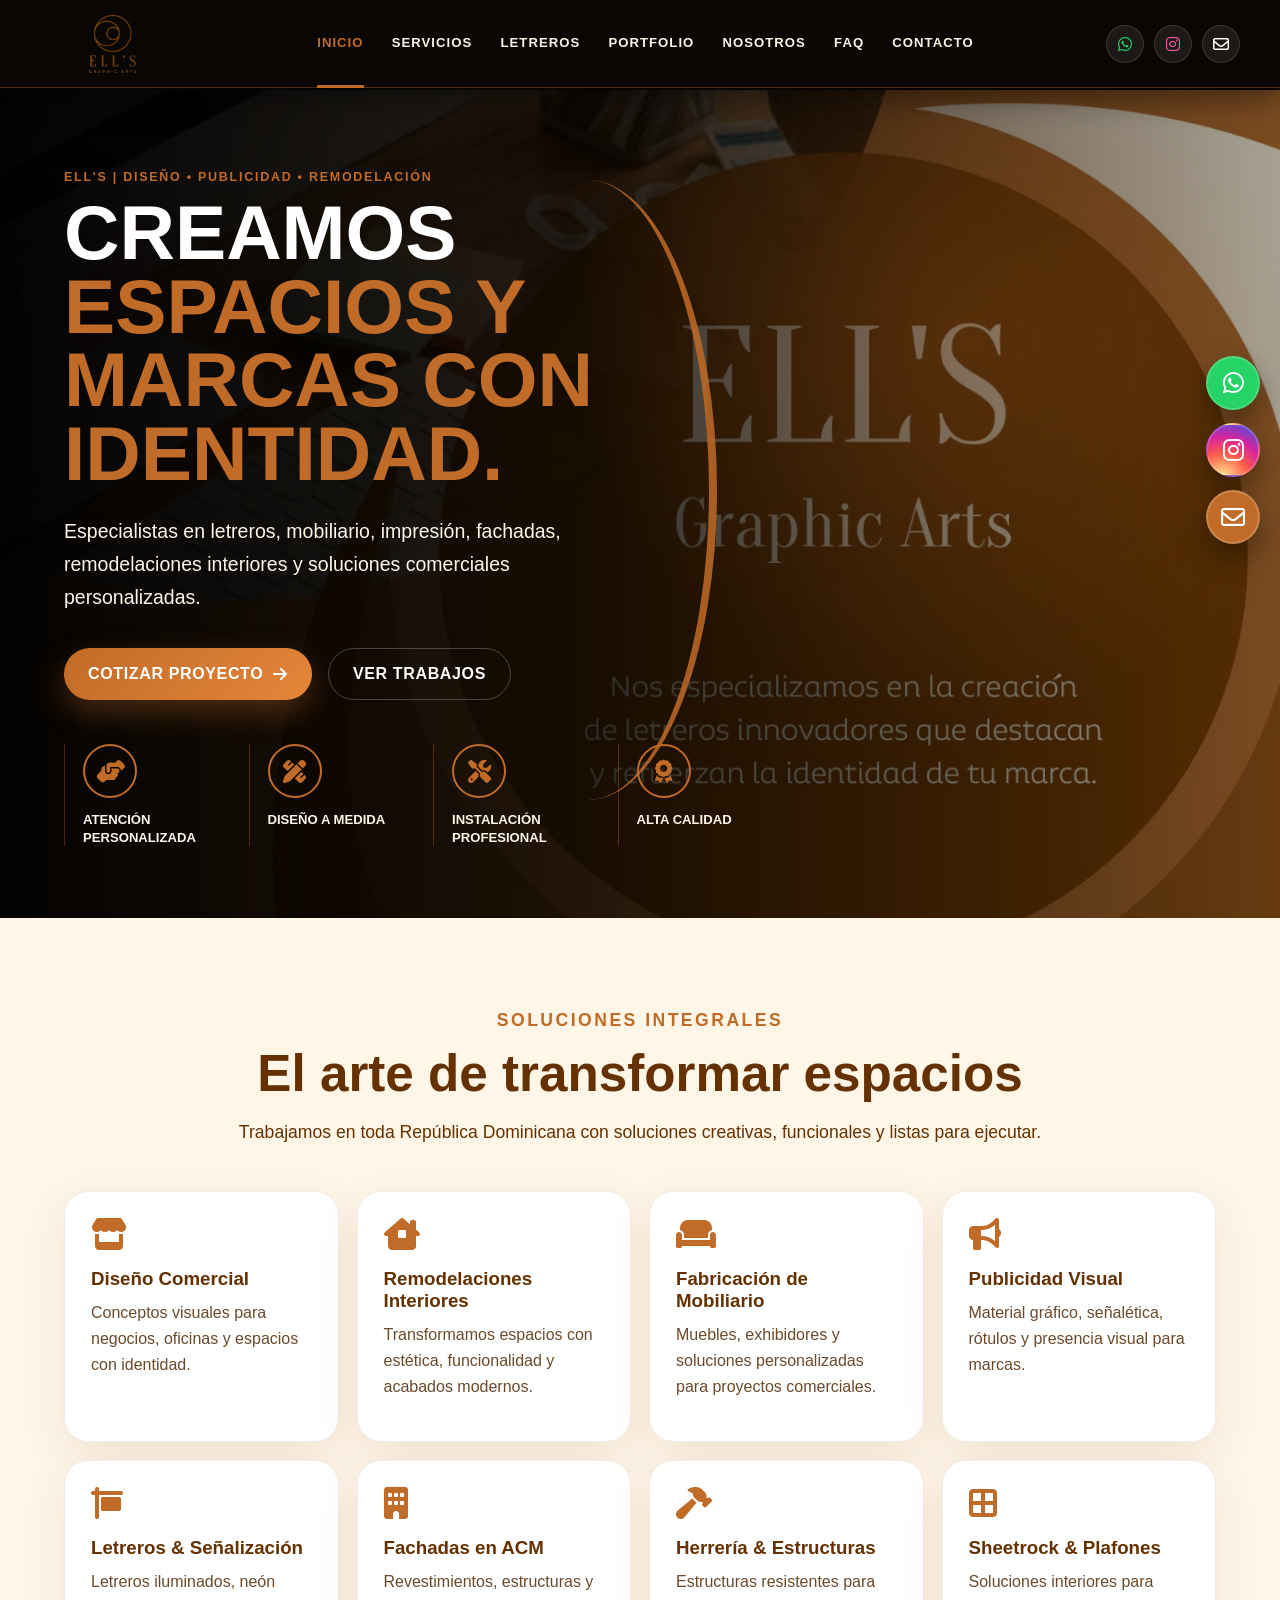
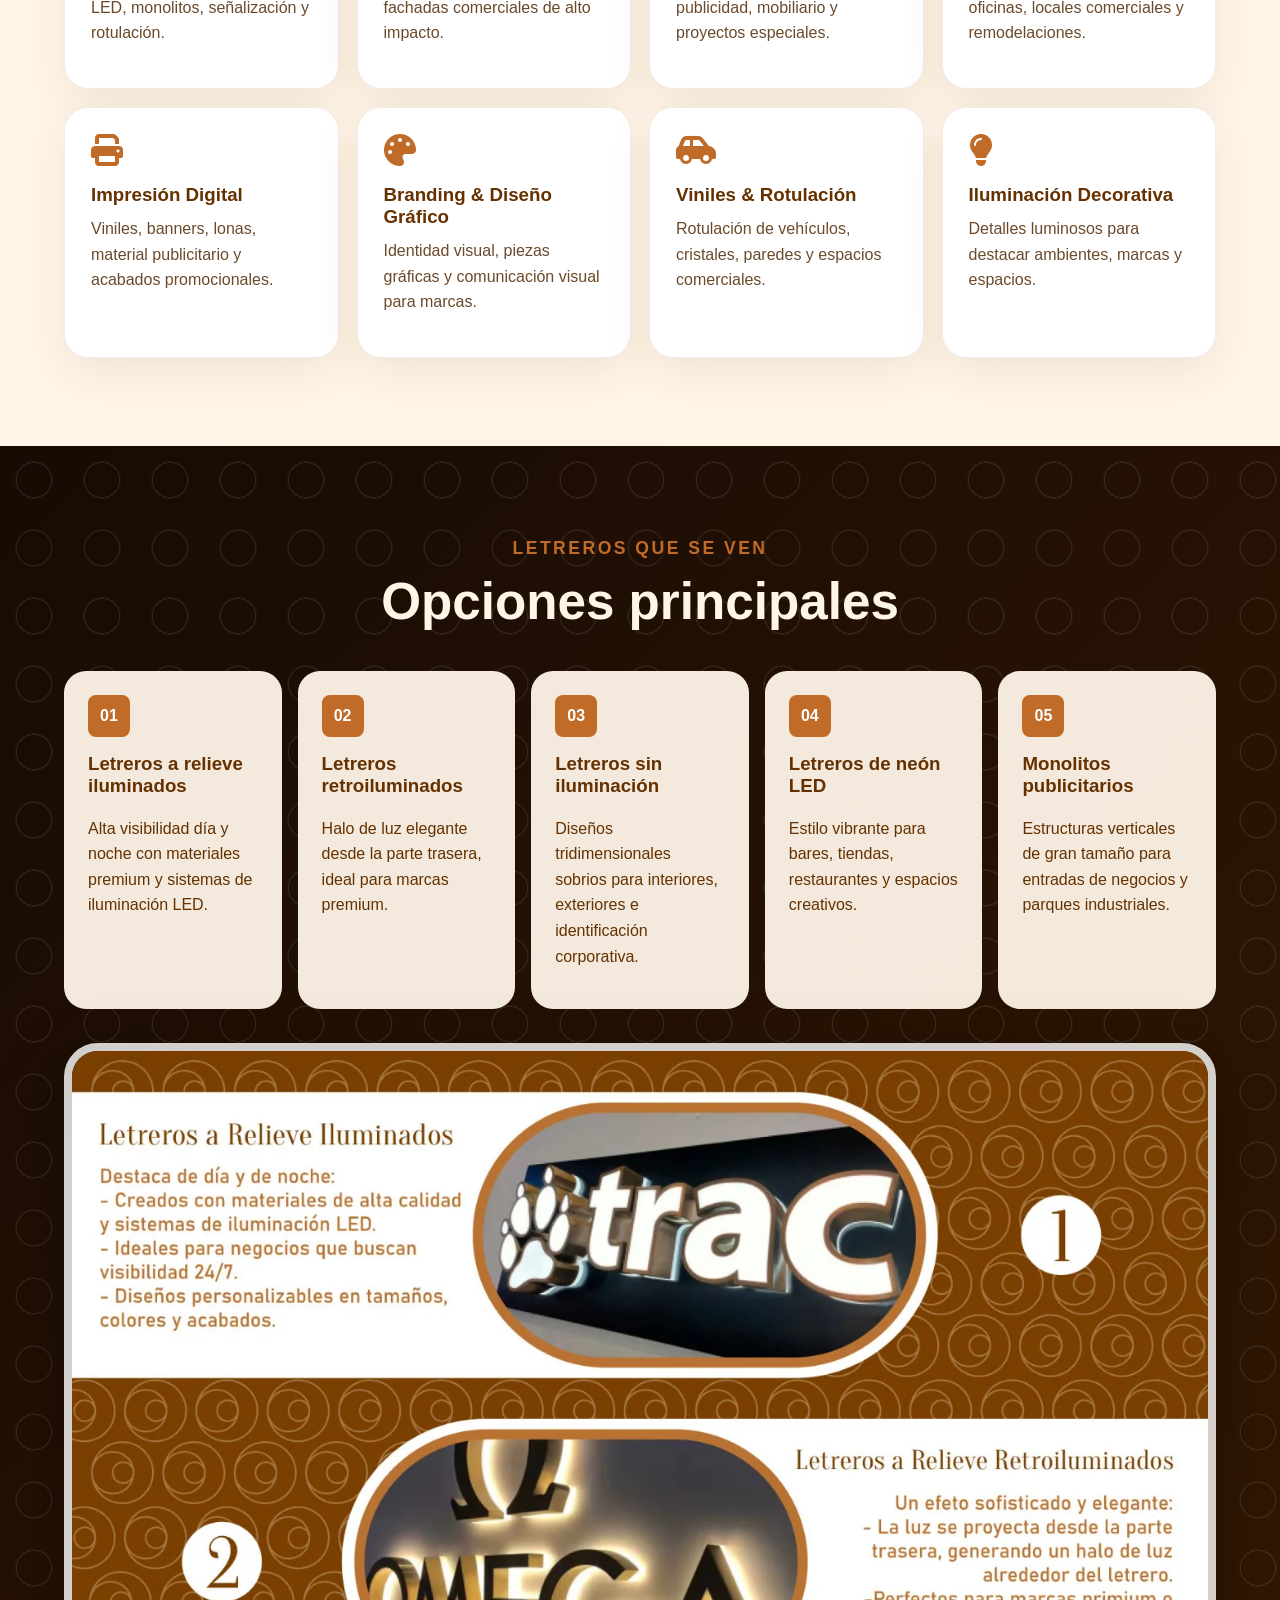
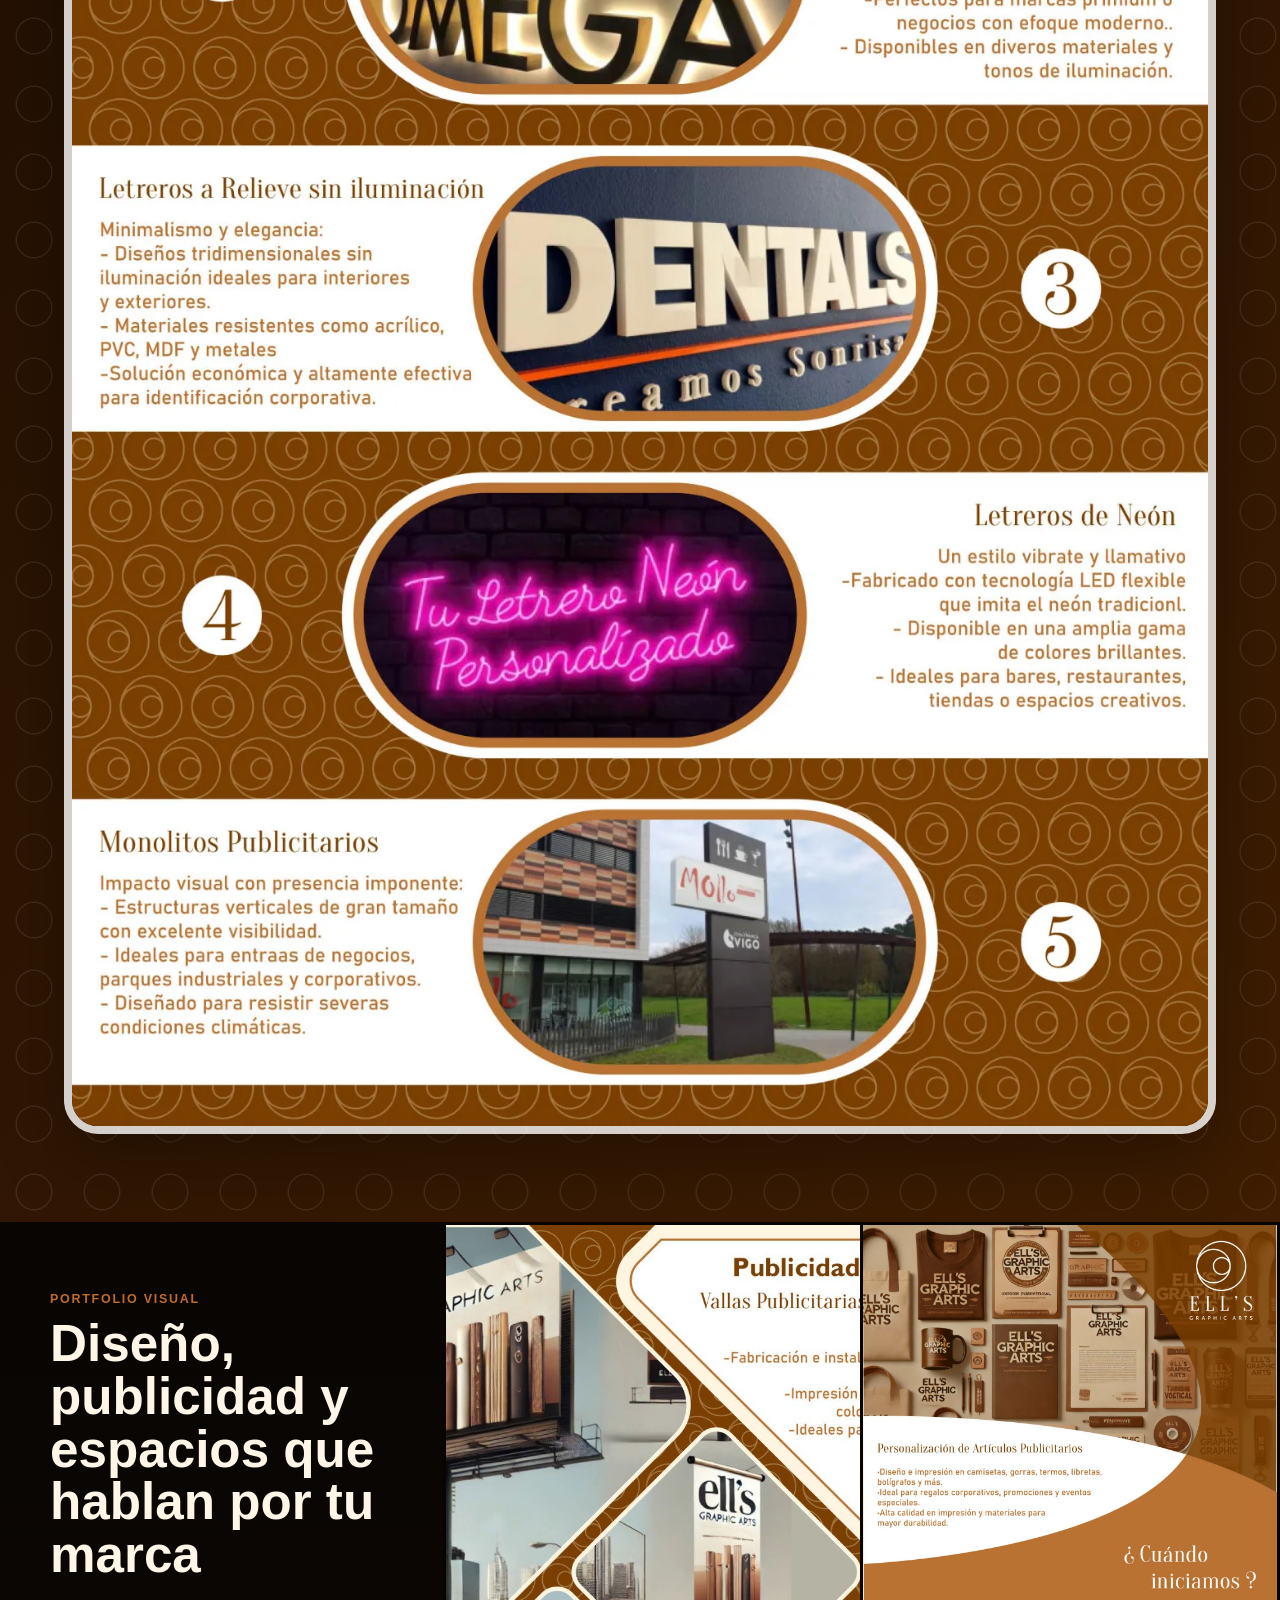
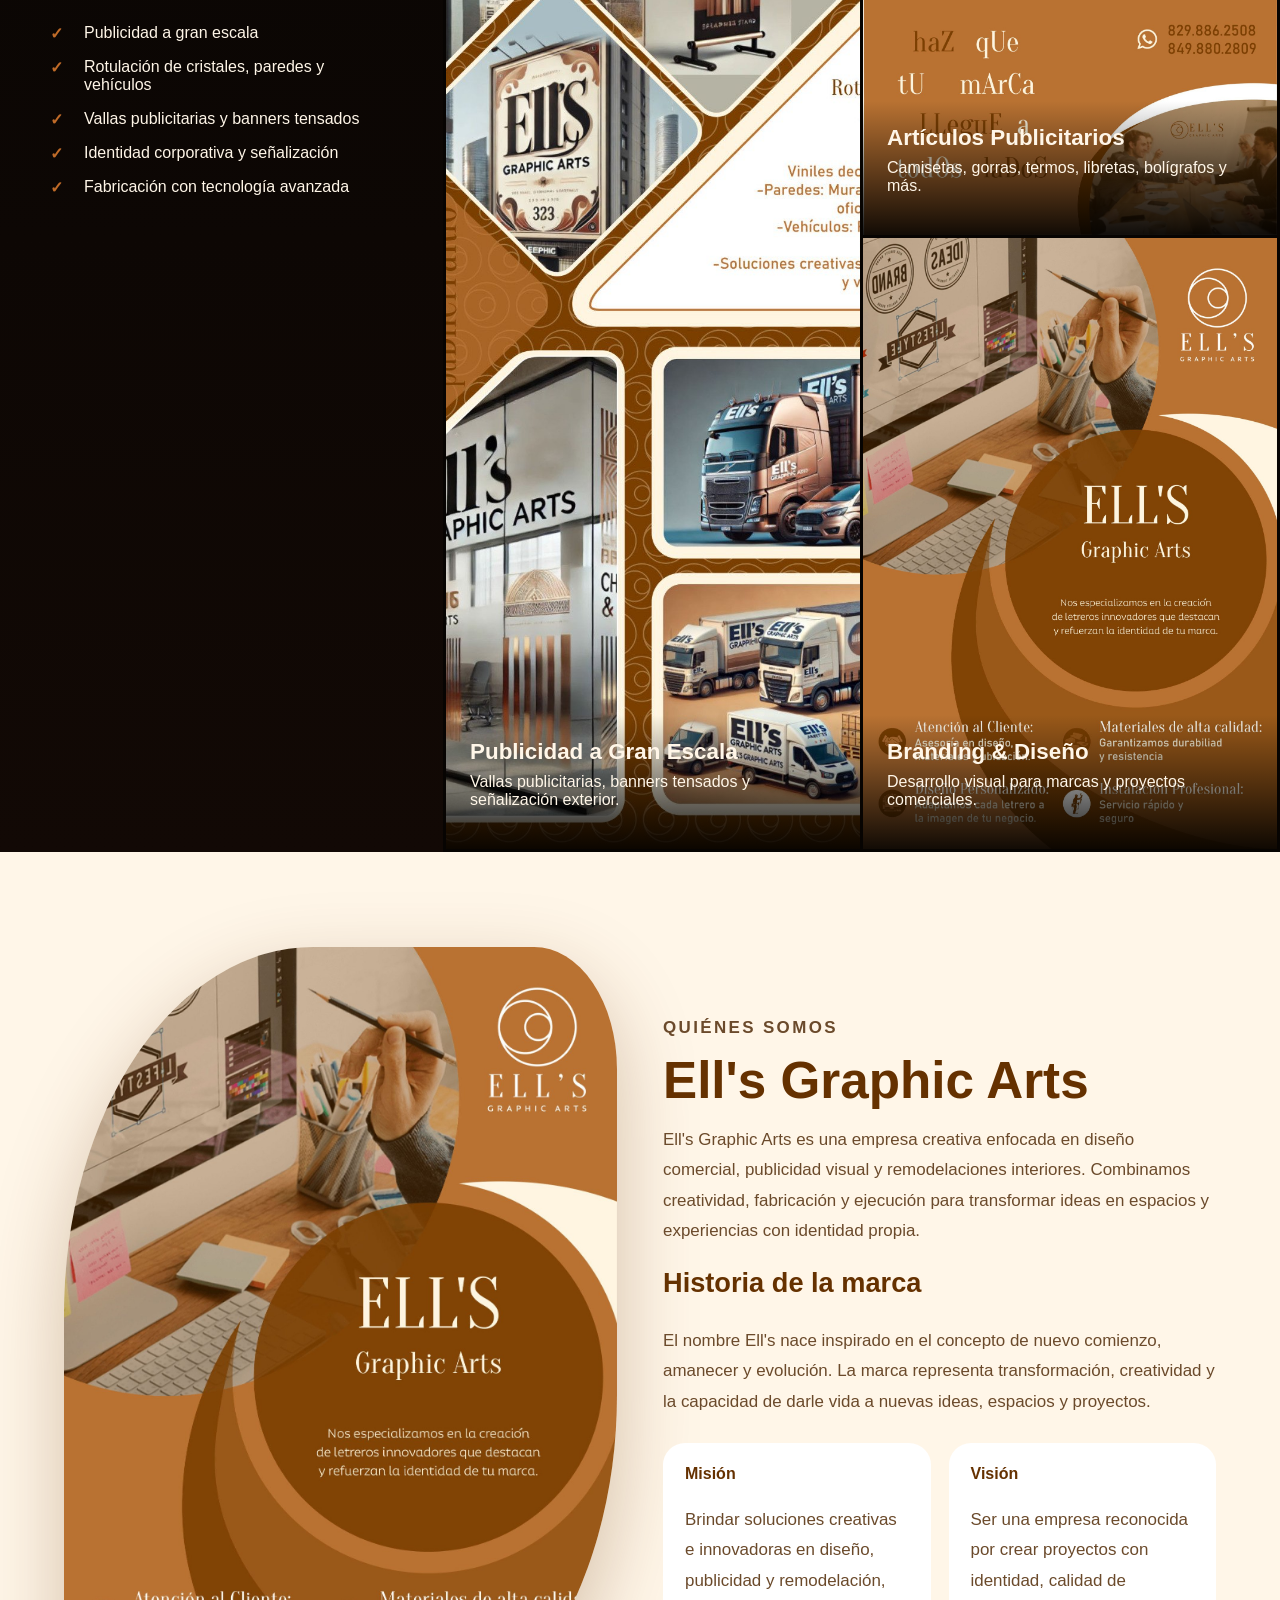
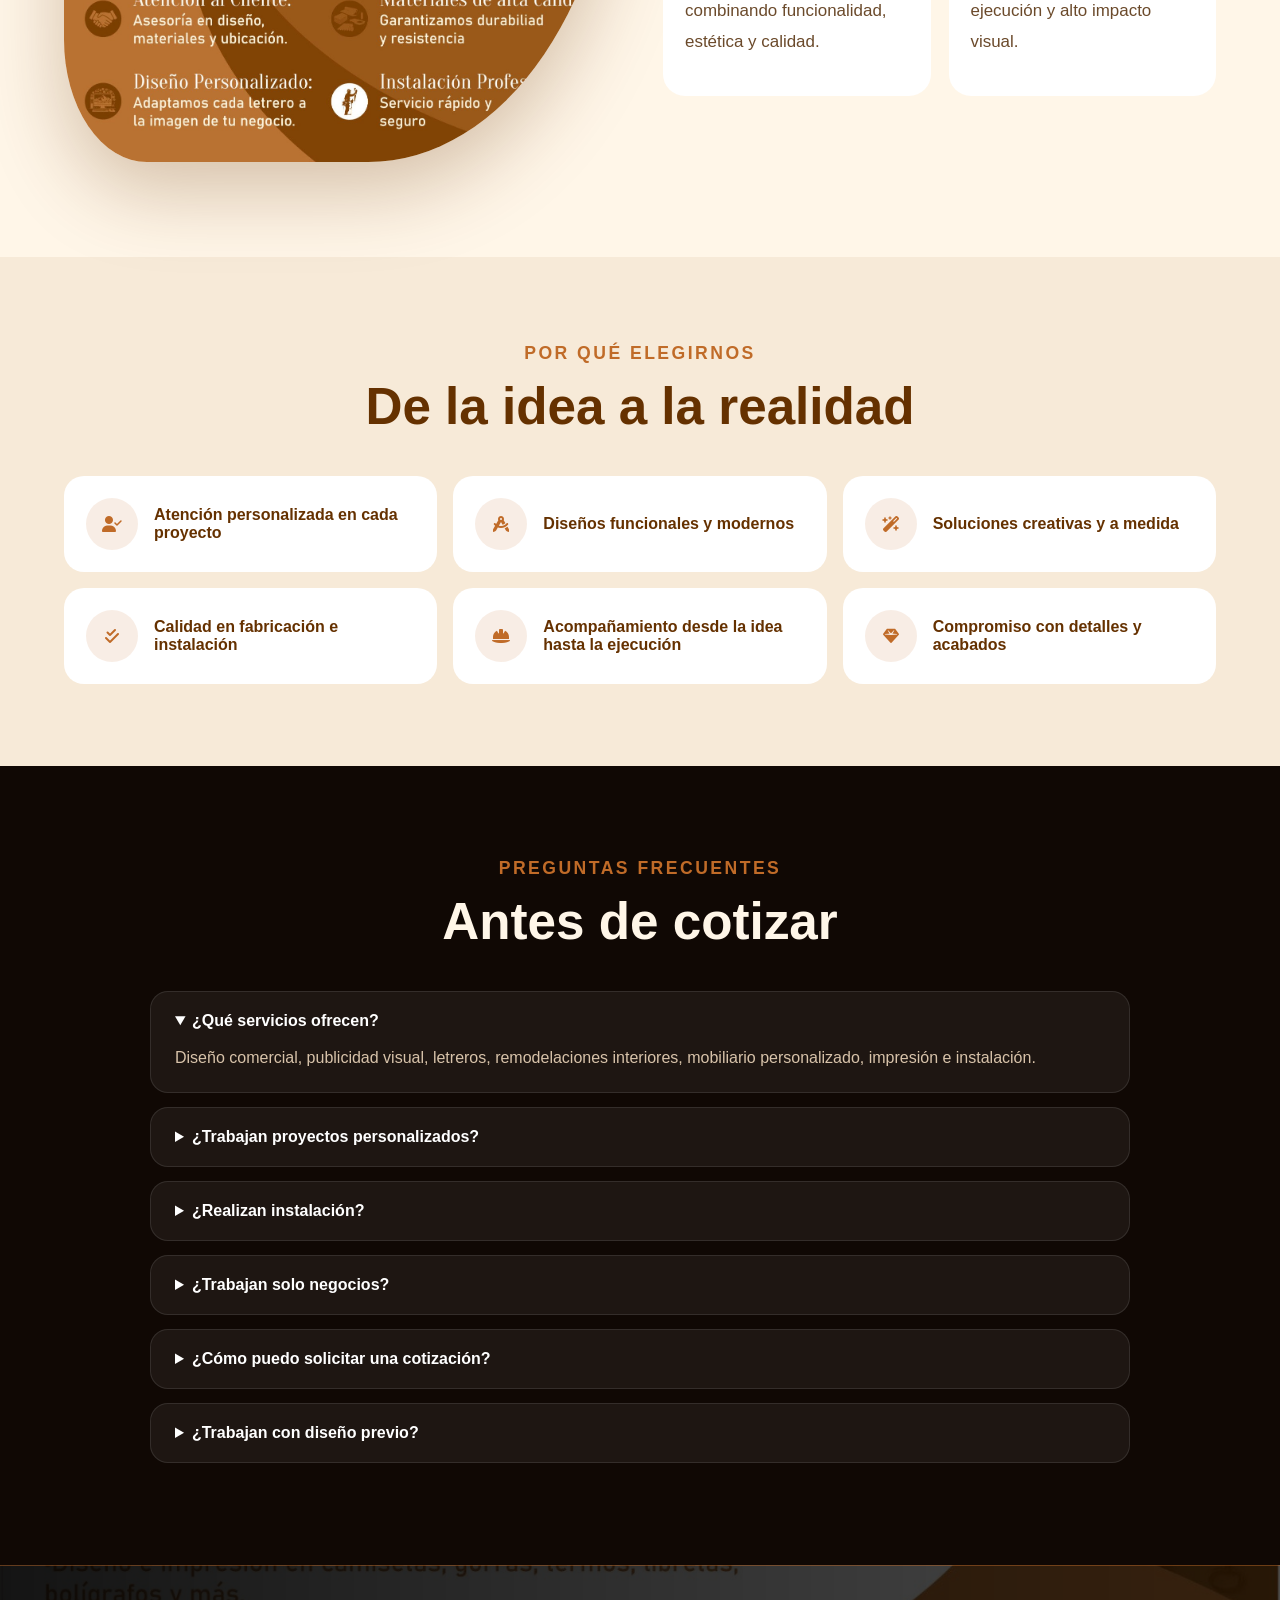
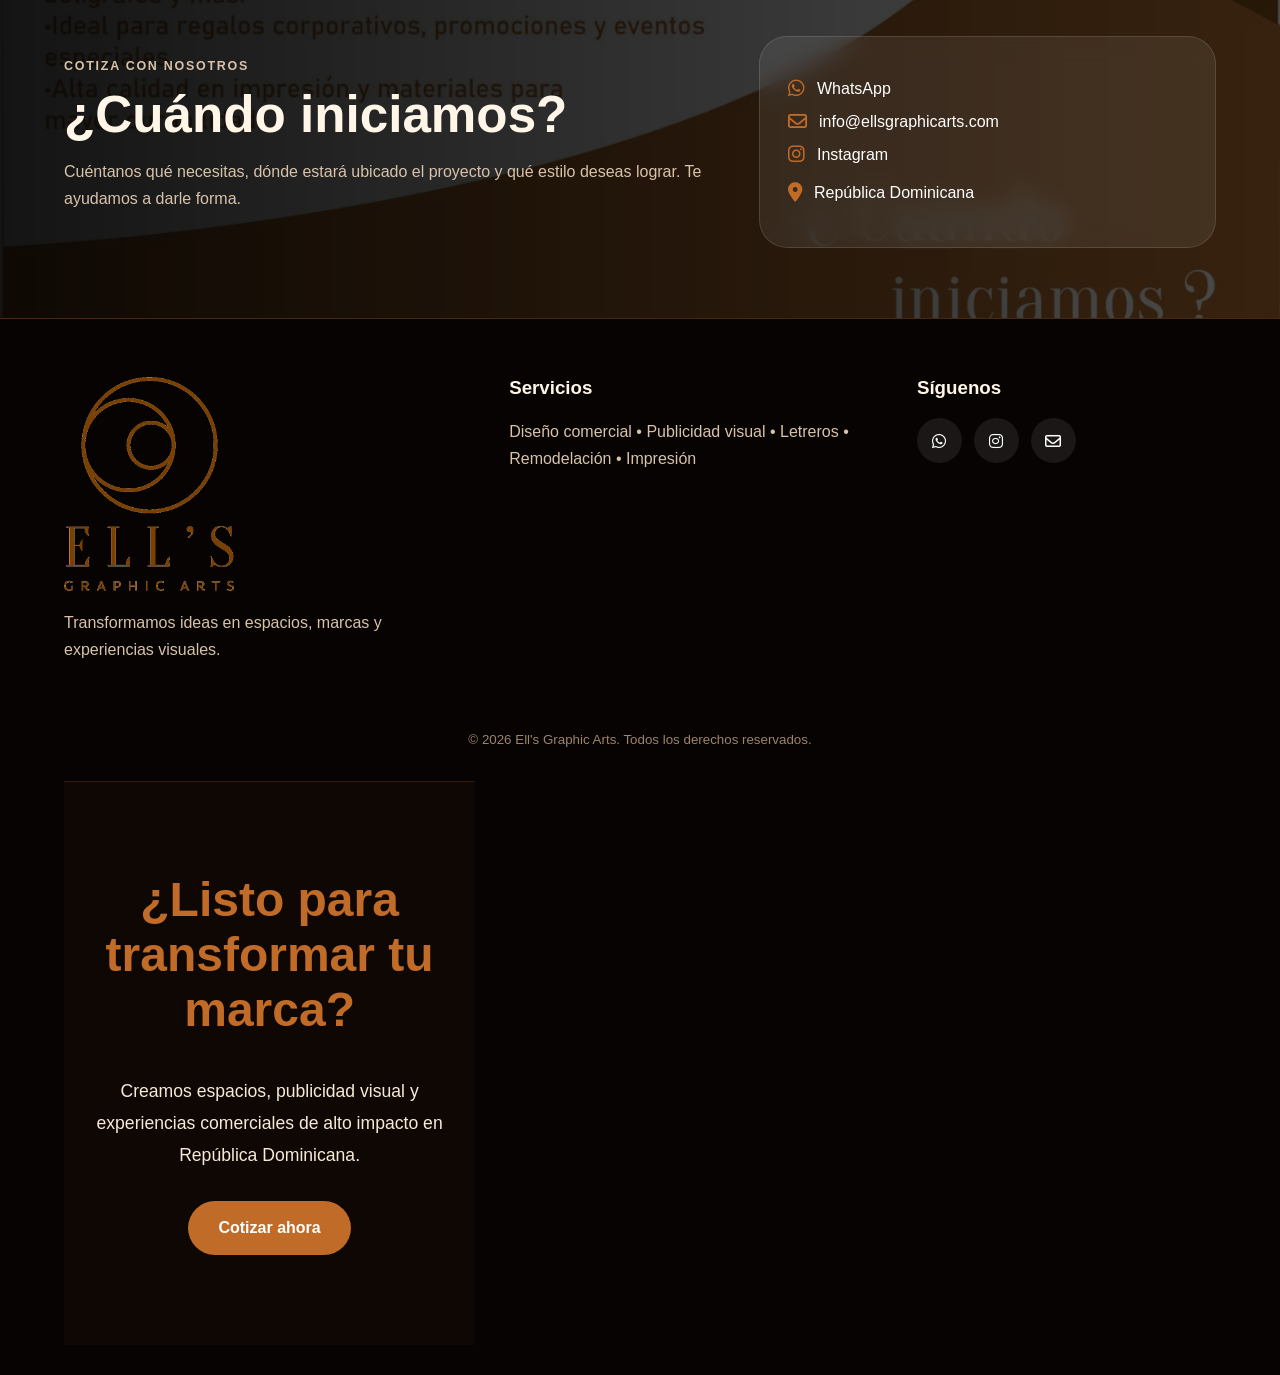
==== commit 0b2b20b2: "Update Ells website responsive header and logo" ====
--- a/index.html
+++ b/index.html
@@ -15,6 +15,26 @@
     <link rel="apple-touch-icon" href="assets/brand/ells-icon.png" />
     <link rel="stylesheet" href="https://cdnjs.cloudflare.com/ajax/libs/font-awesome/6.5.2/css/all.min.css" />
     <link rel="stylesheet" href="css/styles.css" />
+
+<script type="application/ld+json">
+{
+  "@context": "https://schema.org",
+  "@type": "LocalBusiness",
+  "name": "Ell's Graphic Arts",
+  "image": "https://ellsgraphicarts.com/assets/brand/ells-logo.png",
+  "description": "Diseño comercial, publicidad visual y remodelaciones interiores en República Dominicana.",
+  "areaServed": "Santo Domingo, República Dominicana",
+  "telephone": "+1-829-729-5988",
+  "email": "info@ellsgraphicarts.com",
+  "url": "https://ellsgraphicarts.com"
+}
+</script>
+
+<meta property="og:title" content="Ell's Graphic Arts | Agencia Premium">
+<meta property="og:description" content="Diseño comercial, branding, letreros y remodelaciones en Santo Domingo.">
+<meta property="og:image" content="assets/img/publicidad-escala.jpg">
+<meta name="twitter:card" content="summary_large_image">
+
 </head>
 <body>
     <header class="site-header" id="top">
@@ -235,7 +255,18 @@
             </div>
         </div>
         <small>© 2026 Ell's Graphic Arts. Todos los derechos reservados.</small>
-    </footer>
+    
+<section style="padding:90px 30px;background:#0f0703;text-align:center;border-top:1px solid rgba(192,107,40,.2)">
+<h2 style="font-size:3rem;color:#c06b28;">¿Listo para transformar tu marca?</h2>
+<p style="max-width:800px;margin:auto;color:#f7ead8;font-size:1.1rem;line-height:1.8;">
+Creamos espacios, publicidad visual y experiencias comerciales de alto impacto en República Dominicana.
+</p>
+<a href="https://wa.me/18297295988" style="display:inline-block;margin-top:30px;background:#c06b28;padding:18px 30px;border-radius:999px;color:#fff;text-decoration:none;font-weight:bold;">
+Cotizar ahora
+</a>
+</section>
+
+</footer>
 
     <div class="floating-socials" aria-label="Accesos rápidos">
         <a href="https://wa.me/18297295988" target="_blank" rel="noopener" class="whatsapp" aria-label="WhatsApp"><i class="fa-brands fa-whatsapp"></i></a>
